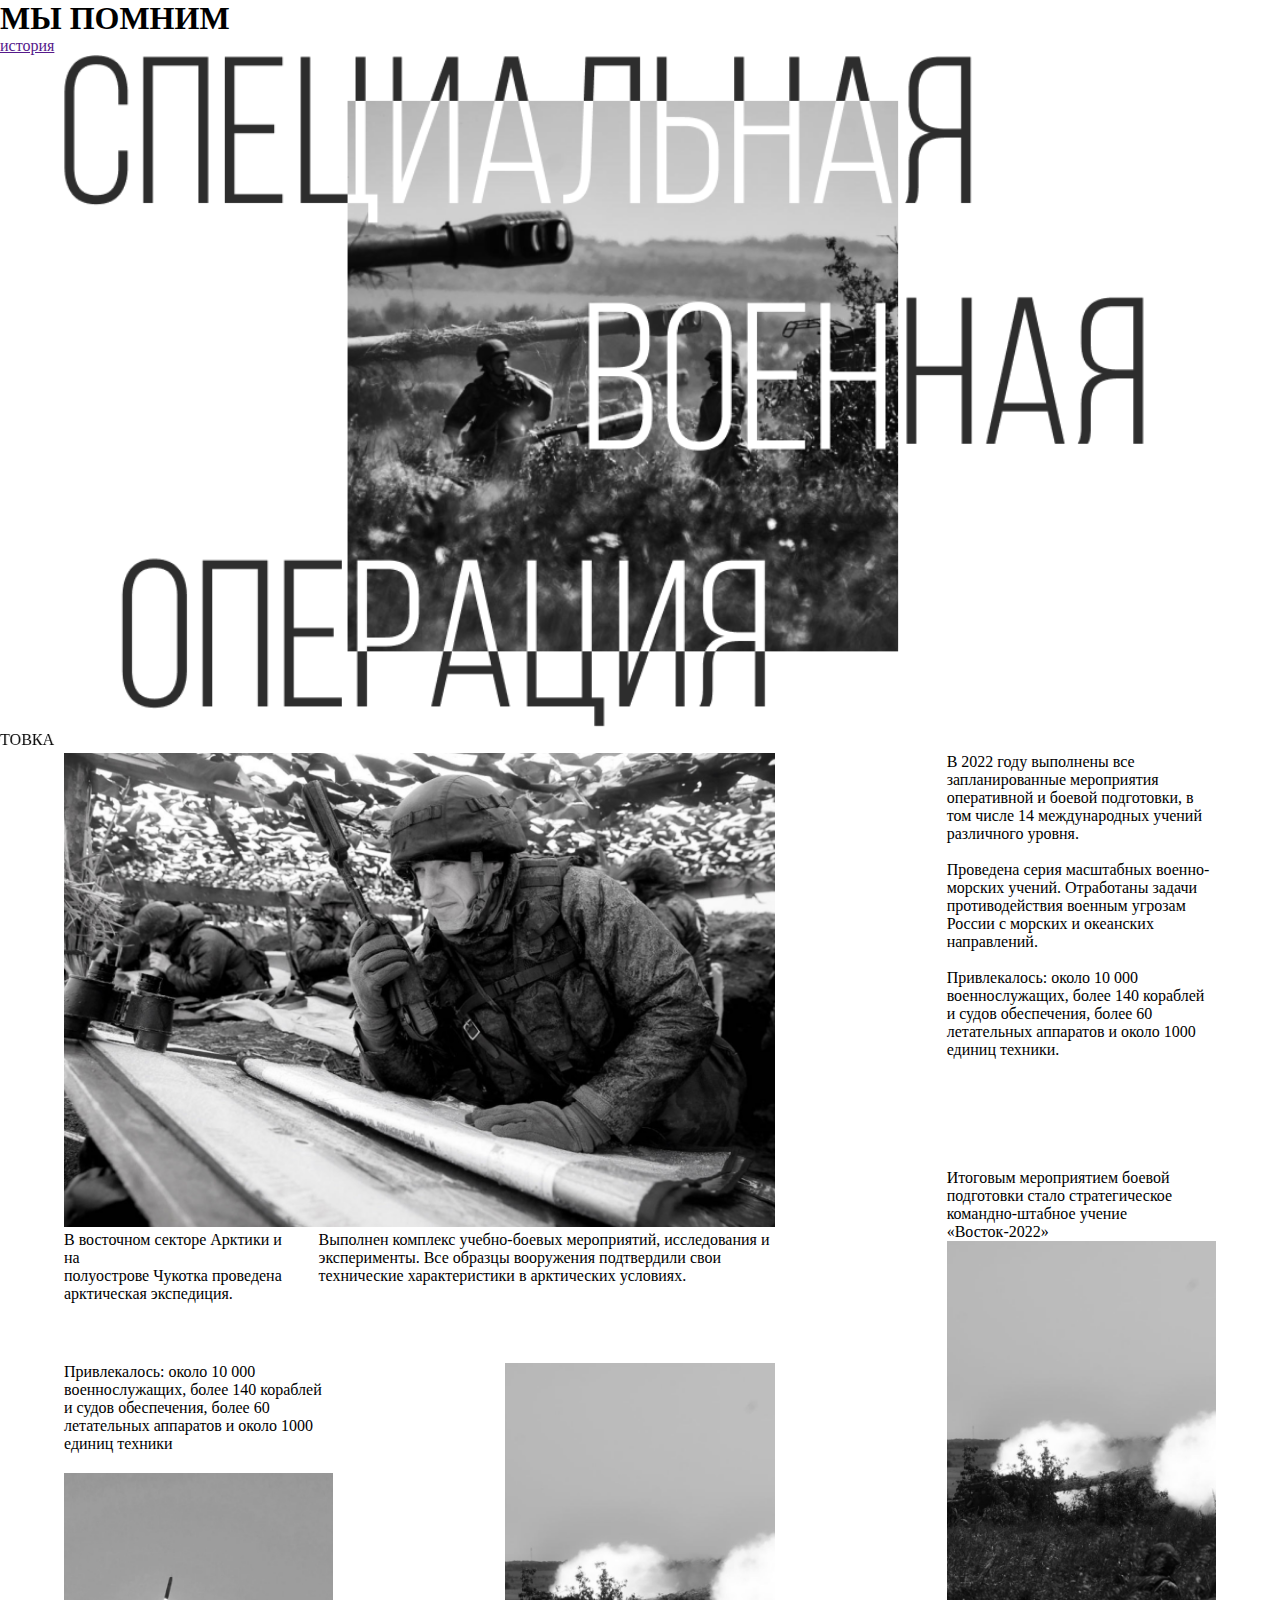
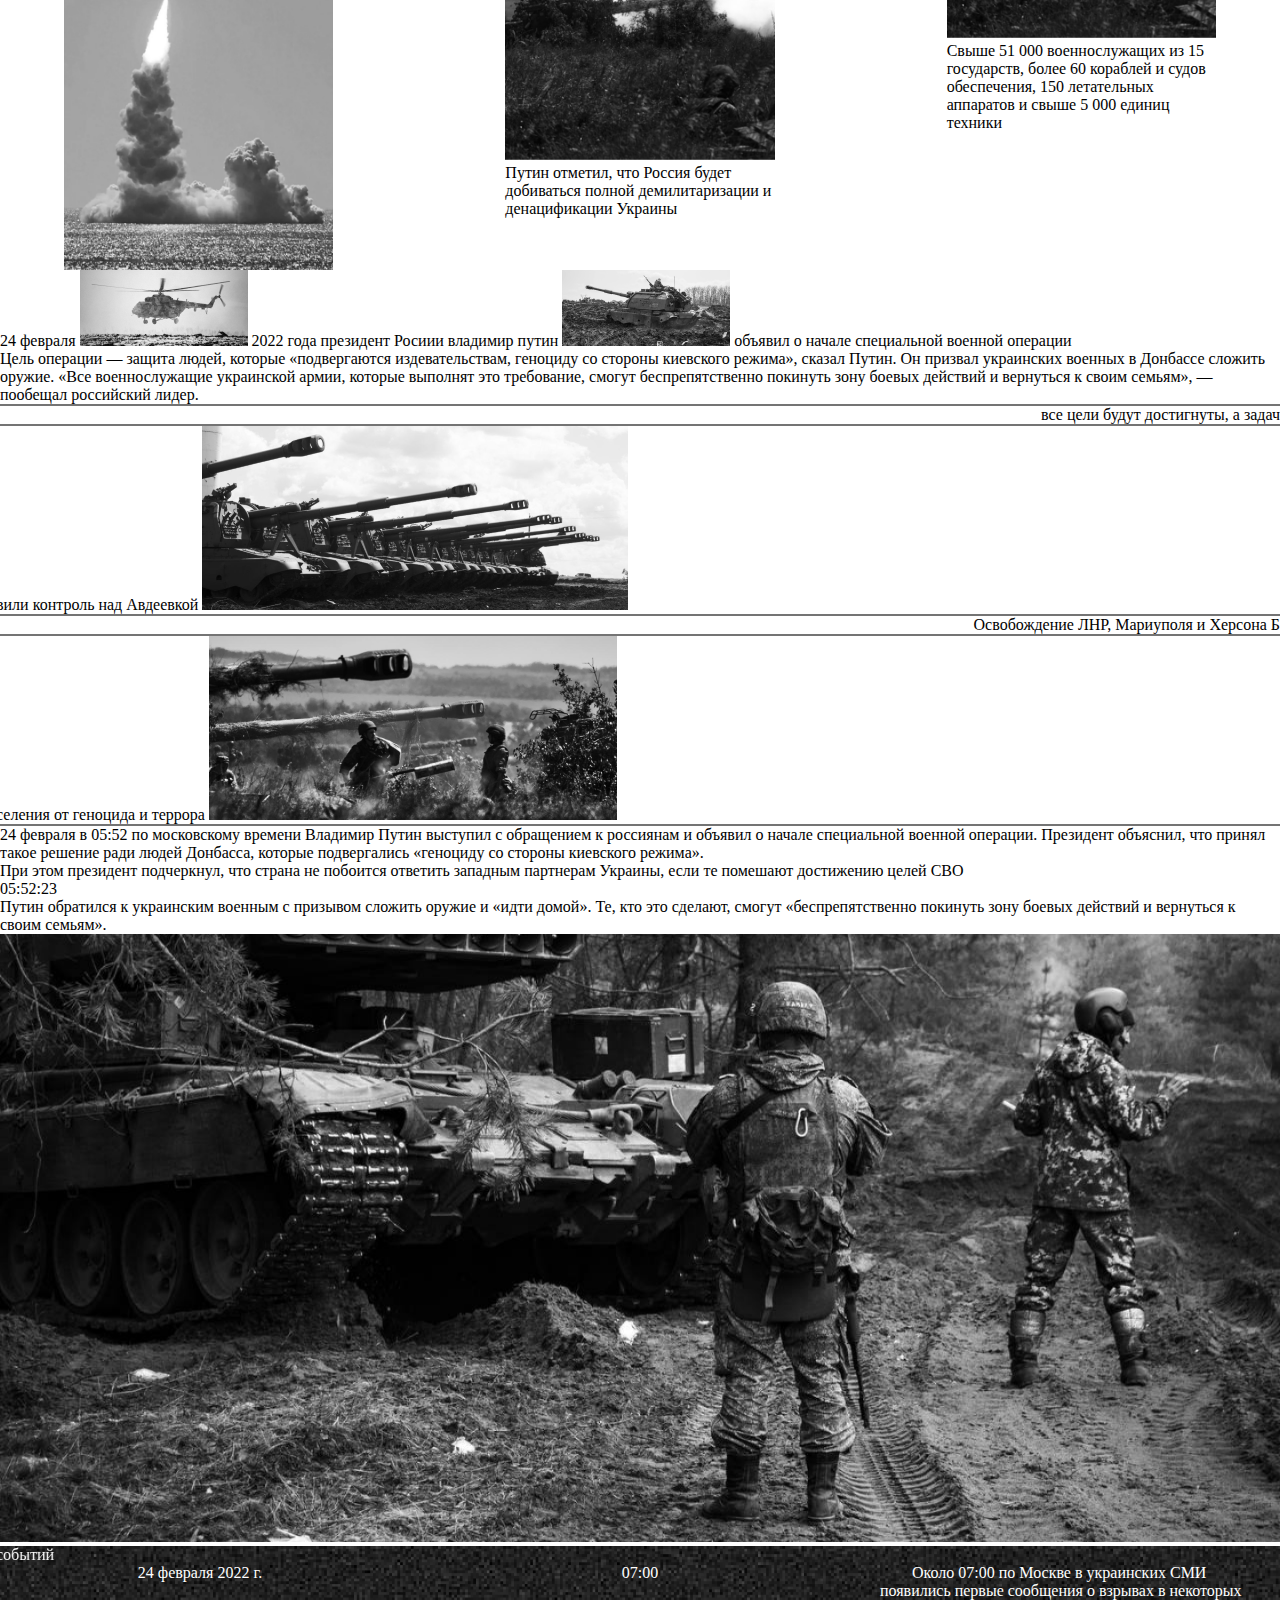
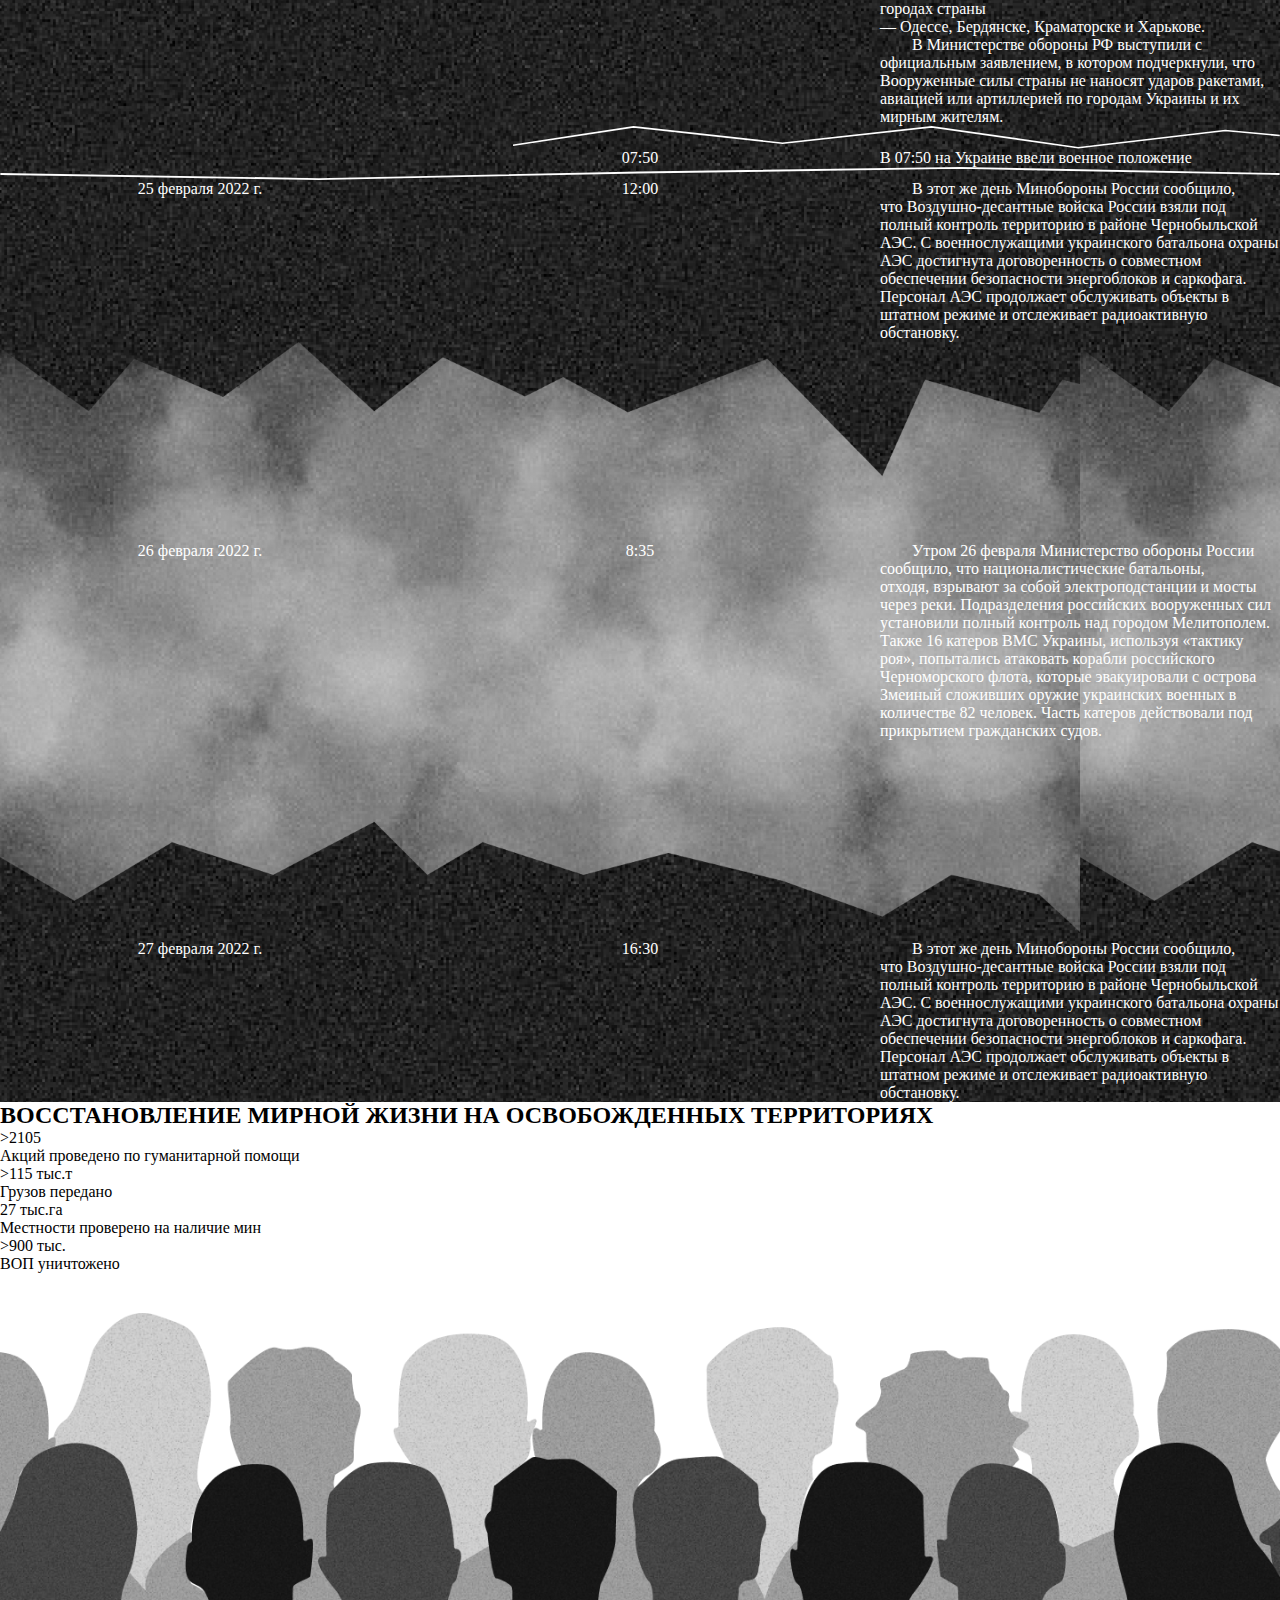
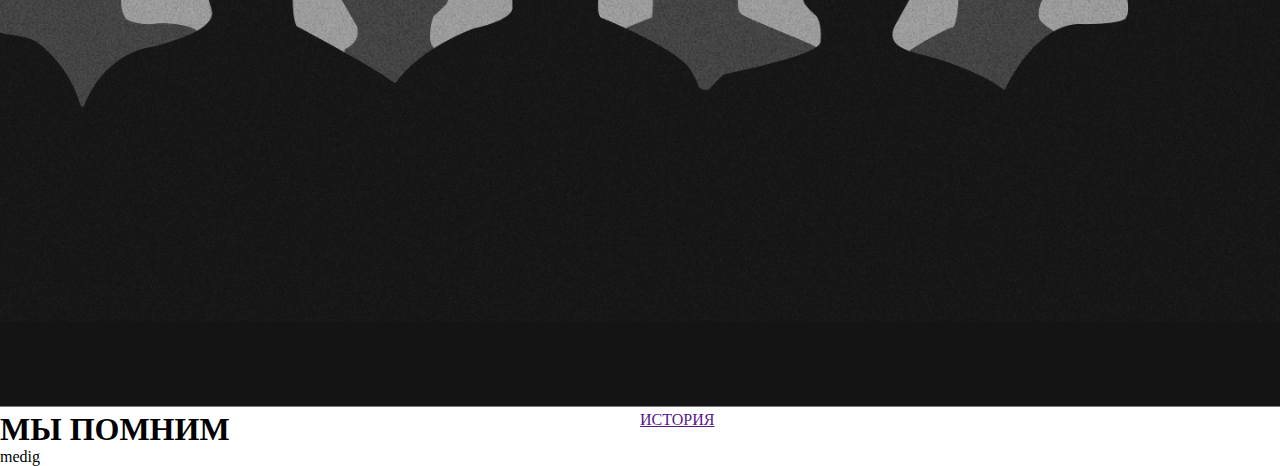
==== index.html @ 35e52680 "first commit" ====
<!DOCTYPE html>
<html lang="ru">

<head>
    <meta charset="UTF-8">
    <meta name="viewport" content="width=device-width, initial-scale=1.0">
    <title>История</title>
    <link rel="preconnect" href="https://fonts.googleapis.com">
    <link rel="preconnect" href="https://fonts.gstatic.com" crossorigin>
    <link href="https://fonts.googleapis.com/css2?family=Bebas+Neue&display=swap" rel="stylesheet">
    <style>
        * {
            margin: 0;
            padding: 0;
            box-sizing: border-box;
        }

        img {
            width: 100%;
        }

        .grid {
            width: 100%;
            display: grid;
            grid-template-columns: 1fr 172px 1fr 172px 1fr;
            grid-template-areas:
                "one one one . four"
                "one one one . five"
                "two . three . five";
        }

        .container {
            width: 90%;
            max-width: 1444px;
            margin-inline: auto;
        }
    </style>
</head>

<body>
    <header>
        <h1>МЫ ПОМНИМ</h1>
        <a href="">история</a>
    </header>
    <main>
        <img src="/special.png" alt="">
        <marquee direction="right">БОЕВАЯ ПОДГОТОВКА БОЕВАЯ ПОДГОТОВКА БОЕВАЯ ПОДГОТОВКА БОЕВАЯ ПОДГОТОВКА БОЕВАЯ
            ПОДГОТОВКА БОЕВАЯ ПОДГОТОВКА БОЕВАЯ ПОДГОТОВКА БОЕВАЯ ПОДГОТОВКА БОЕВАЯ ПОДГОТОВКА БОЕВАЯ ПОДГОТОВКА БОЕВАЯ
            ПОДГОТОВКА БОЕВАЯ ПОДГОТОВКА БОЕВАЯ ПОДГОТОВКА БОЕВАЯ ПОДГОТОВКА БОЕВАЯ ПОДГОТОВКА БОЕВАЯ ПОДГОТОВКА БОЕВАЯ
            ПОДГОТОВКА БОЕВАЯ ПОДГОТОВКА БОЕВАЯ ПОДГОТОВКА БОЕВАЯ ПОДГОТОВКА БОЕВАЯ ПОДГОТОВКА БОЕВАЯ ПОДГОТОВКА БОЕВАЯ
            ПОДГОТОВКА БОЕВАЯ ПОДГОТОВКА БОЕВАЯ ПОДГОТОВКА БОЕВАЯ ПОДГОТОВКА БОЕВАЯ ПОДГОТОВКА БОЕВАЯ ПОДГОТОВКА БОЕВАЯ
            ПОДГОТОВКА БОЕВАЯ ПОДГОТОВКА БОЕВАЯ ПОДГОТОВКА БОЕВАЯ ПОДГОТОВКА БОЕВАЯ ПОДГОТОВКА БОЕВАЯ ПОДГОТОВКА БОЕВАЯ
            ПОДГОТОВКА БОЕВАЯ ПОДГОТОВКА БОЕВАЯ ПОДГОТОВКА БОЕВАЯ ПОДГОТОВКА БОЕВАЯ ПОДГОТОВКА БОЕВАЯ ПОДГОТОВКА БОЕВАЯ
            ПОДГОТОВКА БОЕВАЯ ПОДГОТОВКА БОЕВАЯ ПОДГОТОВКА БОЕВАЯ ПОДГОТОВКА БОЕВАЯ ПОДГОТОВКА БОЕВАЯ ПОДГОТОВКА БОЕВАЯ
            ПОДГОТОВКА БОЕВАЯ ПОДГОТОВКА БОЕВАЯ ПОДГОТОВКА БОЕВАЯ ПОДГОТОВКА БОЕВАЯ ПОДГОТОВКА БОЕВАЯ ПОДГОТОВКА БОЕВАЯ
            ПОДГОТОВКА БОЕВАЯ ПОДГОТОВКА БОЕВАЯ ПОДГОТОВКА БОЕВАЯ ПОДГОТОВКА БОЕВАЯ ПОДГОТОВКА БОЕВАЯ ПОДГОТОВКА БОЕВАЯ
            ПОДГОТОВКА БОЕВАЯ ПОДГОТОВКА БОЕВАЯ ПОДГОТОВКА БОЕВАЯ ПОДГОТОВКА БОЕВАЯ ПОДГОТОВКА БОЕВАЯ ПОДГОТОВКА БОЕВАЯ
            ПОДГОТОВКА БОЕВАЯ ПОДГОТОВКА БОЕВАЯ ПОДГОТОВКА БОЕВАЯ ПОДГОТОВКА БОЕВАЯ ПОДГОТОВКА БОЕВАЯ ПОДГОТОВКА БОЕВАЯ
            ПОДГОТОВКА БОЕВАЯ ПОДГОТОВКА БОЕВАЯ ПОДГОТОВКА БОЕВАЯ ПОДГОТОВКА БОЕВАЯ ПОДГОТОВКА БОЕВАЯ ПОДГОТОВКА БОЕВАЯ
            ПОДГОТОВКА БОЕВАЯ ПОДГОТОВКА БОЕВАЯ ПОДГОТОВКА БОЕВАЯ ПОДГОТОВКА БОЕВАЯ ПОДГОТОВКА БОЕВАЯ ПОДГОТОВКА БОЕВАЯ
            ПОДГОТОВКА БОЕВАЯ ПОДГОТОВКА БОЕВАЯ ПОДГОТОВКА БОЕВАЯ ПОДГОТОВКА БОЕВАЯ ПОДГОТОВКА БОЕВАЯ ПОДГОТОВКА БОЕВАЯ
            ПОДГОТОВКА БОЕВАЯ ПОДГОТОВКА БОЕВАЯ ПОДГОТОВКА БОЕВАЯ ПОДГОТОВКА БОЕВАЯ ПОДГОТОВКА БОЕВАЯ ПОДГОТОВКА БОЕВАЯ
            ПОДГОТОВКА БОЕВАЯ ПОДГОТОВКА БОЕВАЯ ПОДГОТОВКА БОЕВАЯ ПОДГОТОВКА БОЕВАЯ ПОДГОТОВКА БОЕВАЯ ПОДГОТОВКА БОЕВАЯ
            ПОДГОТОВКА БОЕВАЯ ПОДГОТОВКА БОЕВАЯ ПОДГОТОВКА БОЕВАЯ ПОДГОТОВКА БОЕВАЯ ПОДГОТОВКА БОЕВАЯ ПОДГОТОВКА БОЕВАЯ
            ПОДГОТОВКА БОЕВАЯ ПОДГОТОВКА БОЕВАЯ ПОДГОТОВКА БОЕВАЯ ПОДГОТОВКА БОЕВАЯ ПОДГОТОВКА БОЕВАЯ ПОДГОТОВКА БОЕВАЯ
            ПОДГОТОВКА БОЕВАЯ ПОДГОТОВКА БОЕВАЯ ПОДГОТОВКА БОЕВАЯ ПОДГОТОВКА БОЕВАЯ ПОДГОТОВКА БОЕВАЯ ПОДГОТОВКА БОЕВАЯ
            ПОДГОТОВКА БОЕВАЯ ПОДГОТОВКА</marquee>
        <div class="grid container">
            <div style="grid-area: one; margin-bottom: 60px;">
                <img src="/image 23.png" alt="">
                <div style="display: flex; gap: 20px;">
                    <p>В восточном секторе Арктики и на полуострове Чукотка проведена арктическая экспедиция.</p>
                    <p>Выполнен комплекс учебно-боевых мероприятий, исследования и эксперименты. Все образцы вооружения
                        подтвердили свои технические характеристики в арктических условиях.</p>
                </div>
            </div>
            <div style="grid-area: two; display: flex; flex-direction: column; gap: 20px;">
                <p>Привлекалось: около 10 000 военнослужащих, более 140 кораблей и судов обеспечения, более 60
                    летательных аппаратов и около 1000 единиц техники</p>
                <img src="/image 26.png" alt="">
            </div>
            <div style="grid-area: three;">
                <img src="/image 42.png" alt="">
                <p>Путин отметил, что Россия будет добиваться полной демилитаризации и денацификации Украины</p>
            </div>
            <p style="grid-area: four; margin-bottom: 110px;">
                В 2022 году выполнены все запланированные мероприятия оперативной и боевой подготовки, в том
                числе 14 международных учений различного уровня.
                <br>
                <br>
                Проведена серия масштабных военно-морских учений. Отработаны задачи противодействия военным угрозам
                России с морских и океанских направлений.
                <br>
                <br>
                Привлекалось: около 10 000 военнослужащих, более 140 кораблей и судов обеспечения, более 60 летательных
                аппаратов и около 1000 единиц техники.
            </p>
            <div style="grid-area: five;">
                <p>Итоговым мероприятием боевой подготовки стало стратегическое командно-штабное учение «Восток-2022»
                </p>
                <img src="/image 42.png" alt="">
                <p>Свыше 51 000 военнослужащих из 15 государств, более 60 кораблей и судов обеспечения, 150 летательных
                    аппаратов и свыше 5 000 единиц техники</p>
            </div>
        </div>
        <p>
            24 февраля <img style="width: fit-content;" src="/image 29.png" alt=""> 2022 года президент Росиии владимир
            путин <img style="width: fit-content;" src="/image 30.png" alt=""> объявил о начале специальной военной
            операции
        </p>
        <p>Цель операции — защита людей, которые «подвергаются издевательствам, геноциду со стороны киевского режима»,
            сказал Путин. Он призвал украинских военных в Донбассе сложить оружие. «Все военнослужащие украинской армии,
            которые выполнят это требование, смогут беспрепятственно покинуть зону боевых действий и вернуться к своим
            семьям», — пообещал российский лидер.</p>
        <hr color="#747474">
        <p style="text-align: end;">все цели будут достигнуты, а задач</p>
        <hr color="#747474">
        <p style="transform: translateX(-4px);">вили контроль над Авдеевкой <img style="width: fit-content;"
                src="/image 32.png" alt=""></p>
        <hr color="#747474">
        <p style="text-align: end;">Освобождение ЛНР, Мариуполя и Херсона Б</p>
        <hr color="#747474">
        <p style="transform: translateX(-4px);">селения от геноцида и террора <img style="width: fit-content;"
                src="/image 33.png" alt=""></p>
        <hr color="#747474">
        <div>
            <p>24 февраля в 05:52 по московскому времени Владимир Путин выступил с обращением к россиянам и объявил о
                начале специальной военной операции. Президент объяснил, что принял такое решение ради людей Донбасса,
                которые подвергались «геноциду со стороны киевского режима».</p>
            <p>При этом президент подчеркнул, что страна не побоится ответить западным партнерам Украины, если те
                помешают достижению целей СВО</p>
        </div>
        <p>05:52:23</p>
        <p>Путин обратился к украинским военным с призывом сложить оружие и «идти домой». Те, кто это сделают, смогут
            «беспрепятственно покинуть зону боевых действий и вернуться к своим семьям».</p>
        <img src="/image 43.png" alt="">
        <div style="display: flex; flex-direction: column; background-image: url('/image\ 46.png'); color: white;">
            <marquee direction="right">хронология событий хронология событий хронология событий хронология событий
                хронология событий хронология событий хронология событий хронология событий хронология событий
                хронология событий хронология событий хронология событий хронология событий хронология событий
                хронология событий хронология событий хронология событий хронология событий хронология событий
                хронология событий хронология событий хронология событий хронология событий хронология событий
                хронология событий хронология событий хронология событий хронология событий хронология событий
                хронология событий хронология событий хронология событий хронология событий хронология событий
                хронология событий хронология событий хронология событий хронология событий хронология событий
                хронология событий хронология событий хронология событий хронология событий хронология событий
                хронология событий хронология событий хронология событий хронология событий хронология событий
                хронология событий хронология событий хронология событий хронология событий хронология событий
                хронология событий хронология событий хронология событий хронология событий хронология событий
                хронология событий хронология событий хронология событий хронология событий хронология событий
                хронология событий хронология событий хронология событий хронология событий хронология событий
                хронология событий хронология событий хронология событий хронология событий хронология событий
                хронология событий хронология событий хронология событий хронология событий хронология событий
                хронология событий хронология событий хронология событий хронология событий хронология событий
                хронология событий хронология событий хронология событий хронология событий хронология событий
                хронология событий хронология событий хронология событий хронология событий хронология событий
                хронология событий хронология событий хронология событий хронология событий хронология событий
                хронология событий хронология событий хронология событий хронология событий хронология событий
                хронология событий хронология событий хронология событий хронология событий хронология событий
                хронология событий хронология событий хронология событий хронология событий хронология событийхронология
                событий хронология событий хронология событий хронология событий хронология событий хронология событий
                хронология событий хронология событий хронология событий хронология событий хронология событий
                хронология событий хронология событий хронология событий хронология событий хронология событий
                хронология событий хронология событий хронология событий хронология событий хронология событий
                хронология событий хронология событий хронология событий хронология событий хронология событий
                хронология событийхронология событий хронология событий хронология событий хронология событий хронология
                событий хронология событий хронология событий хронология событий хронология событий хронология событий
                хронология событий хронология событий хронология событий хронология событий хронология событий
                хронология событий хронология событий хронология событий хронология событий хронология событий
                хронология событий хронология событий хронология событий хронология событий хронология событий
                хронология событий хронология событий хронология событий хронология событий хронология событий
                хронология событий хронология событий хронология событий хронология событий хронология событий
                хронология событий хронология событий хронология событий хронология событий</marquee>
            <div style="display: grid; grid-template-columns: 1fr 1fr 1fr; gap: 40px;">
                <p style="text-align: center;">24 февраля 2022 г.</p>
                <p style="text-align: center;">07:00</p>
                <p>
                    &emsp;&emsp;Около 07:00 по Москве в украинских СМИ появились первые сообщения о взрывах в некоторых городах
                    страны — Одессе, Бердянске, Краматорске и Харькове.
                    <br>&emsp;&emsp;В Министерстве обороны РФ выступили с официальным заявлением, в котором подчеркнули, что Вооруженные
                    силы страны не наносят ударов ракетами, авиацией или артиллерией по городам Украины и их мирным
                    жителям.
                </p>
            </div>
            <img style="align-self: flex-end; width: 60%;" src="/Vector 8.svg" alt="">
            <div style="display: grid; grid-template-columns: 1fr 1fr 1fr; gap: 40px;">
                <p style="text-align: center;"></p>
                <p style="text-align: center;">07:50</p>
                <p>
                    В 07:50 на Украине ввели военное положение
                </p>
            </div>
            <img src="/Line 12.svg" alt="">
            <div style="display: grid; grid-template-columns: 1fr 1fr 1fr; gap: 40px;">
                <p style="text-align: center;">25 февраля 2022 г.</p>
                <p style="text-align: center;">12:00</p>
                <p>
                    &emsp;&emsp;В этот же день Минобороны России сообщило, что Воздушно-десантные войска России взяли под полный контроль территорию в районе Чернобыльской АЭС. С военнослужащими украинского батальона охраны АЭС достигнута договоренность о совместном обеспечении безопасности энергоблоков и саркофага. Персонал АЭС продолжает обслуживать объекты в штатном режиме и отслеживает радиоактивную обстановку.
                </p>
            </div>
            <div style="padding-block: 200px; background-size: contain; background-image: url('/Group\ 95.png'); display: grid; grid-template-columns: 1fr 1fr 1fr; gap: 40px;">
                <p style="text-align: center;">26 февраля 2022 г.</p>
                <p style="text-align: center;">8:35</p>
                <p>
                    &emsp;&emsp;Утром 26 февраля Министерство обороны России сообщило, что националистические батальоны, отходя, взрывают за собой электроподстанции и мосты через реки. Подразделения российских вооруженных сил установили полный контроль над городом Мелитополем. Также 16 катеров ВМС Украины, используя «тактику роя», попытались атаковать корабли российского Черноморского флота, которые эвакуировали с острова Змеиный сложивших оружие украинских военных в количестве 82 человек. Часть катеров действовали под прикрытием гражданских судов.
                </p>
            </div>
            <div style="display: grid; grid-template-columns: 1fr 1fr 1fr; gap: 40px;">
                <p style="text-align: center;">27 февраля 2022 г.</p>
                <p style="text-align: center;">16:30</p>
                <p>
                    &emsp;&emsp;В этот же день Минобороны России сообщило, что Воздушно-десантные войска России взяли под полный контроль территорию в районе Чернобыльской АЭС. С военнослужащими украинского батальона охраны АЭС достигнута договоренность о совместном обеспечении безопасности энергоблоков и саркофага. Персонал АЭС продолжает обслуживать объекты в штатном режиме и отслеживает радиоактивную обстановку.
                </p>
            </div>
        </div>
        <h2>ВОССТАНОВЛЕНИЕ МИРНОЙ ЖИЗНИ НА ОСВОБОЖДЕННЫХ ТЕРРИТОРИЯХ</h2>
        <div>
            <div>
                <p>>2105</p>
                <p>Акций проведено по гуманитарной помощи</p>
            </div>
            <div>
                <p>>115 тыс.т</p>
                <p>Грузов передано</p>
            </div>
            <div>
                <p>27 тыс.га</p>
                <p>Местности проверено на наличие мин</p>
            </div>
            <div>
                <p>>900 тыс.</p>
                <p>ВОП уничтожено</p>
            </div>
        </div>
        <img src="/Frame 1.png" alt="">
    </main>
    <footer style="display: grid; grid-template-columns:  1fr 1fr">
        <h1>МЫ ПОМНИМ</h1>
        <a href="">ИСТОРИЯ</a>
        <div>medig</div>
    </footer>
</body>

</html>
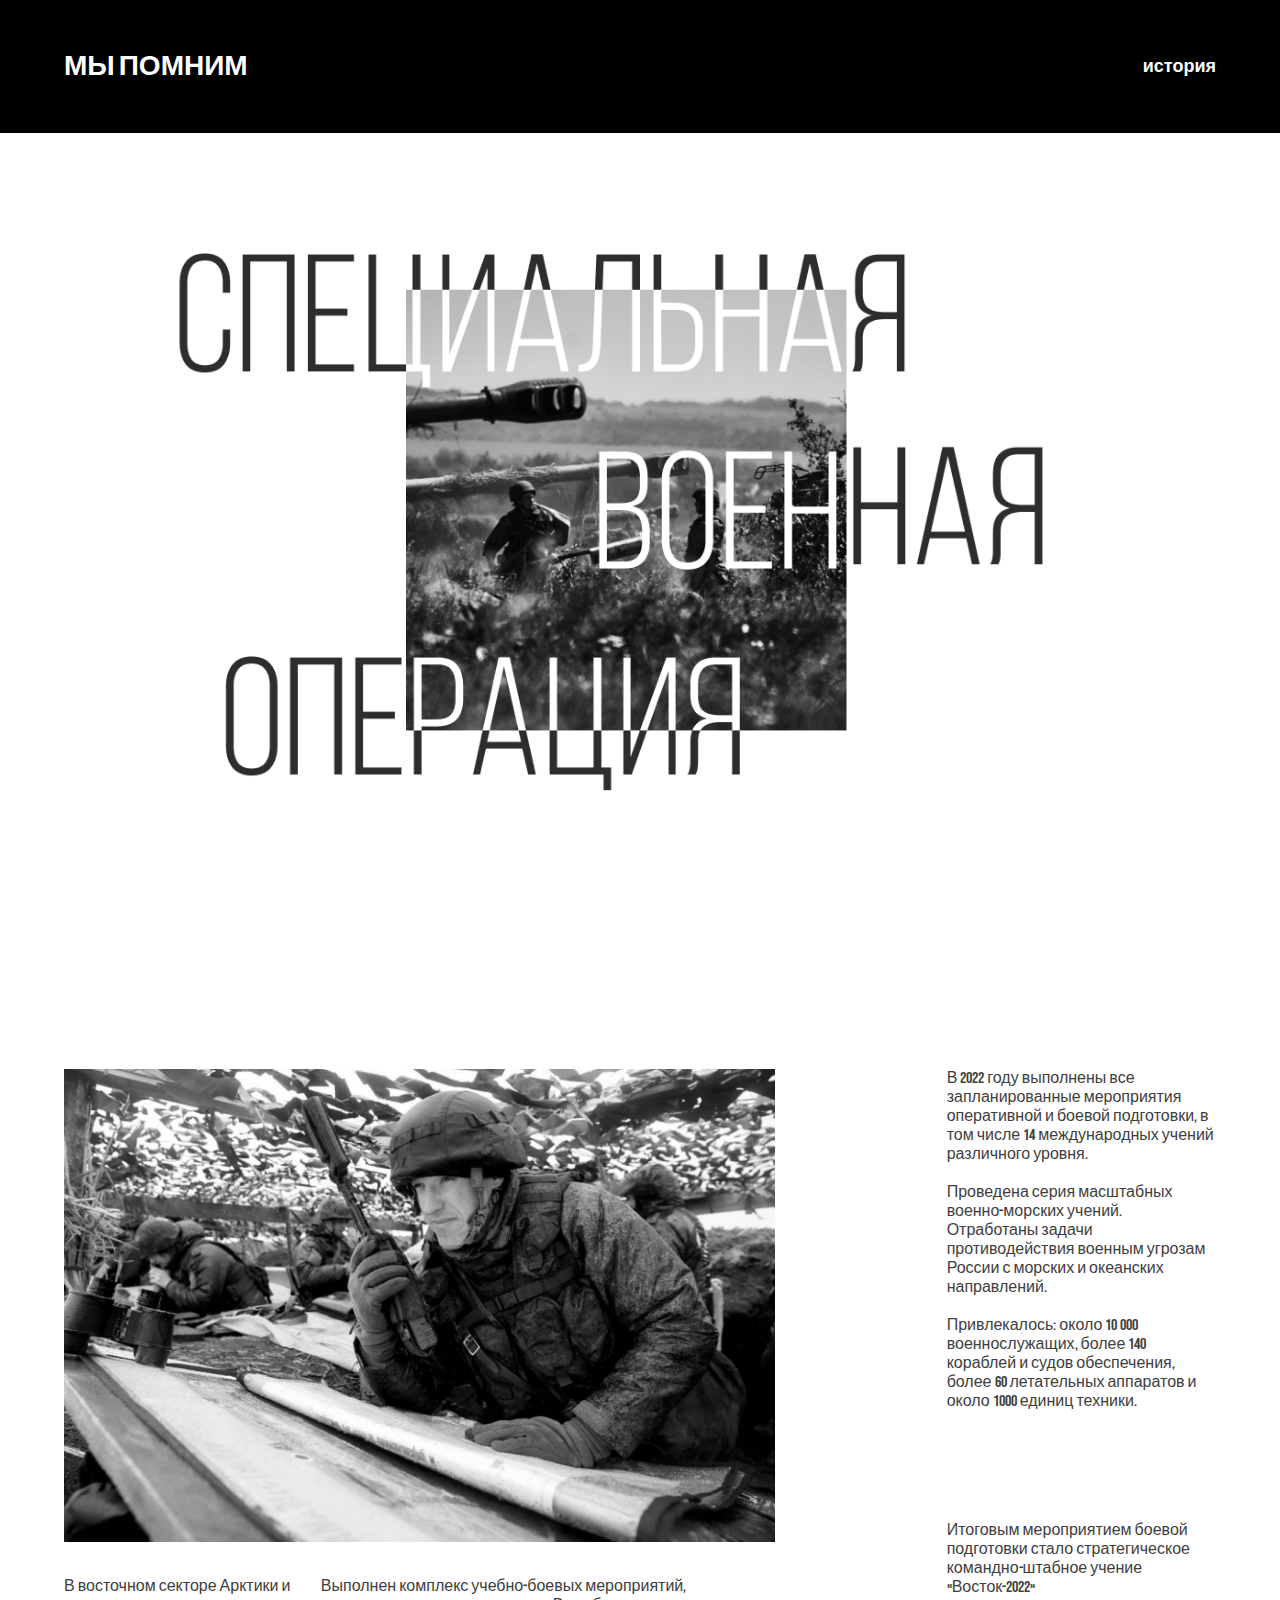
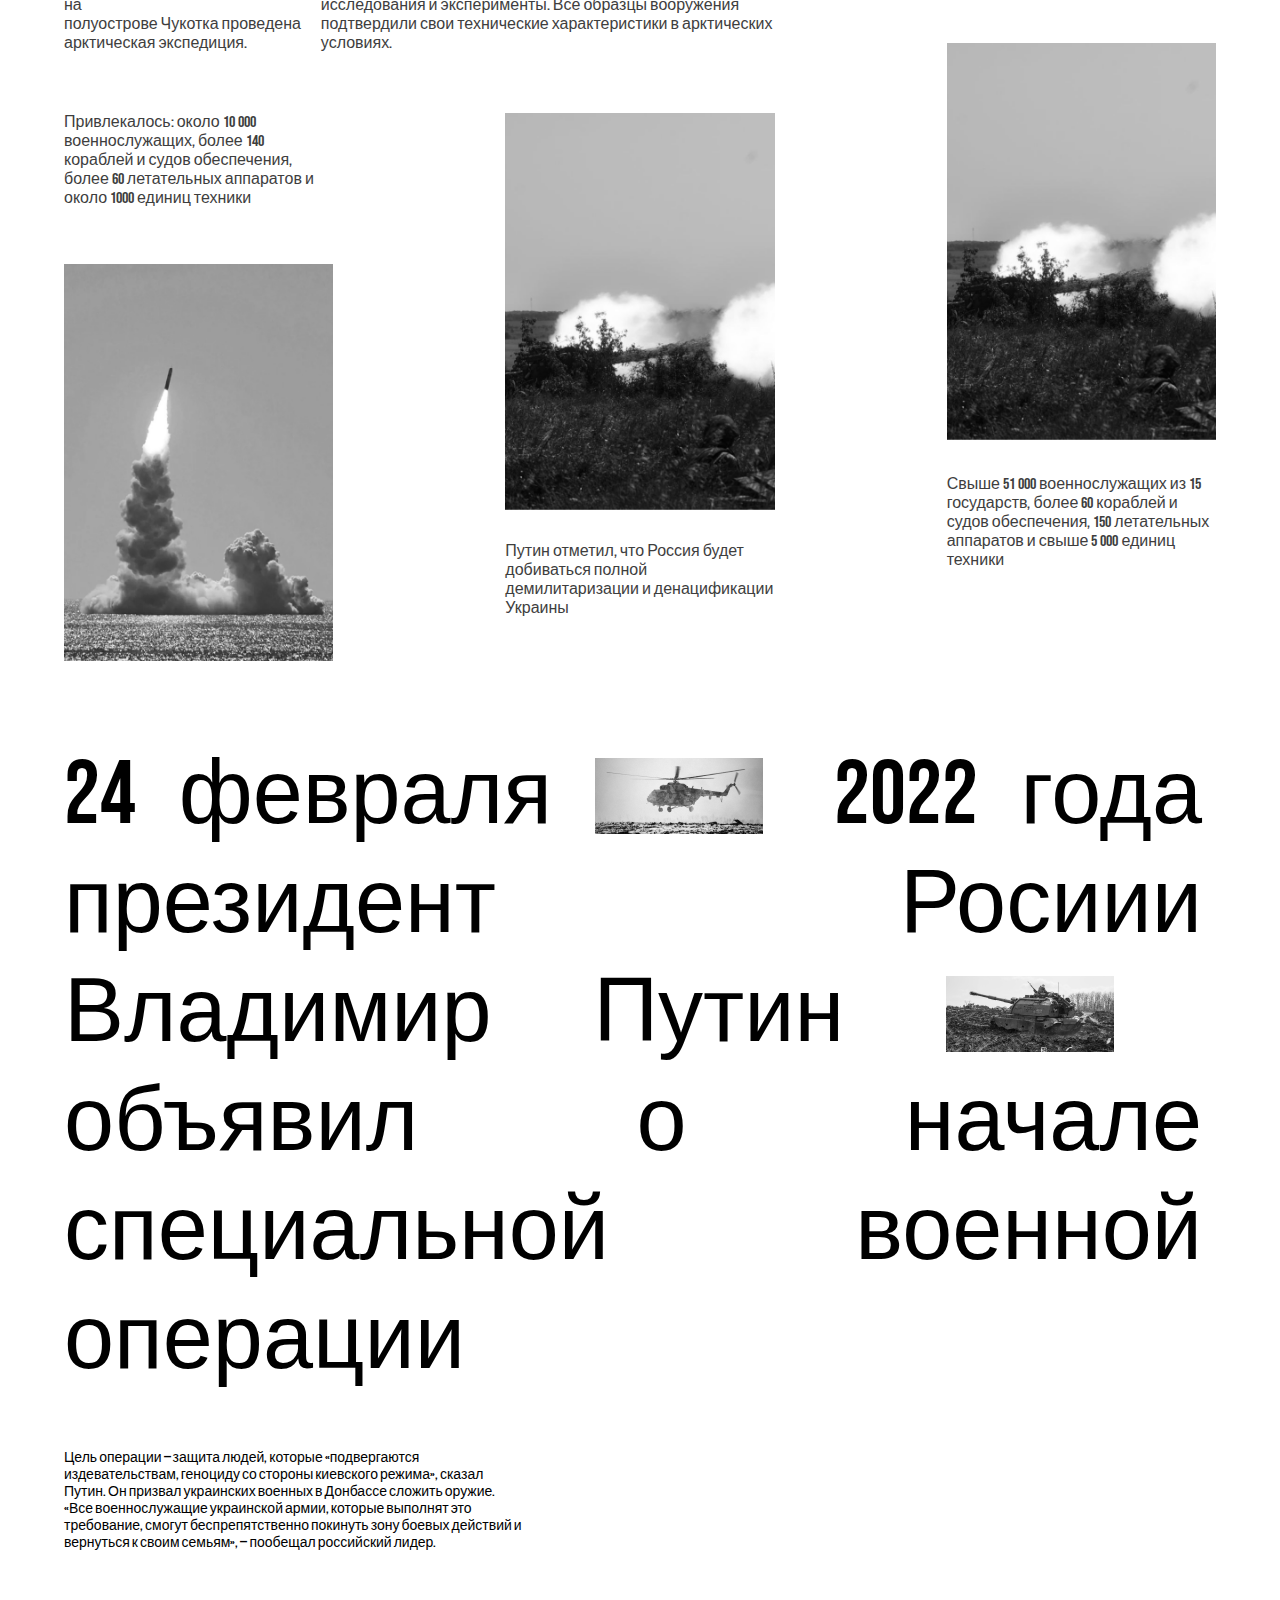
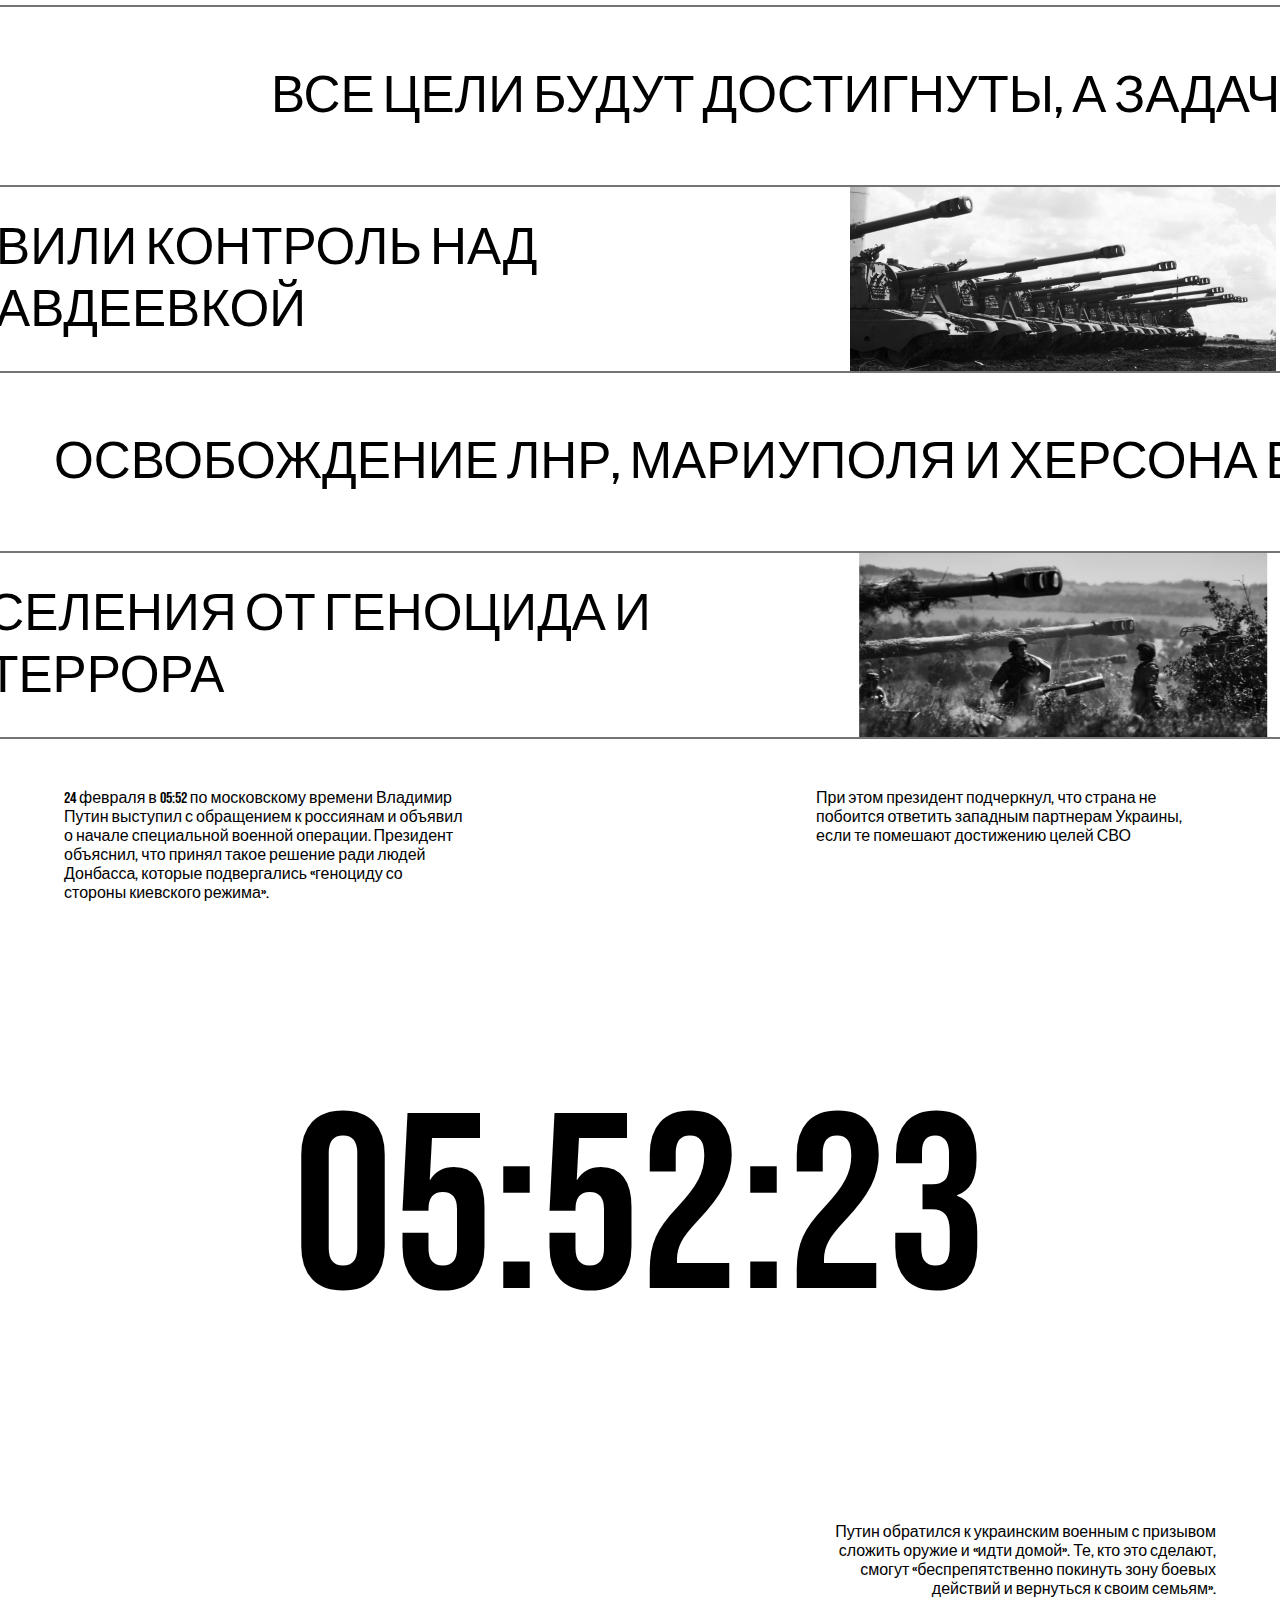
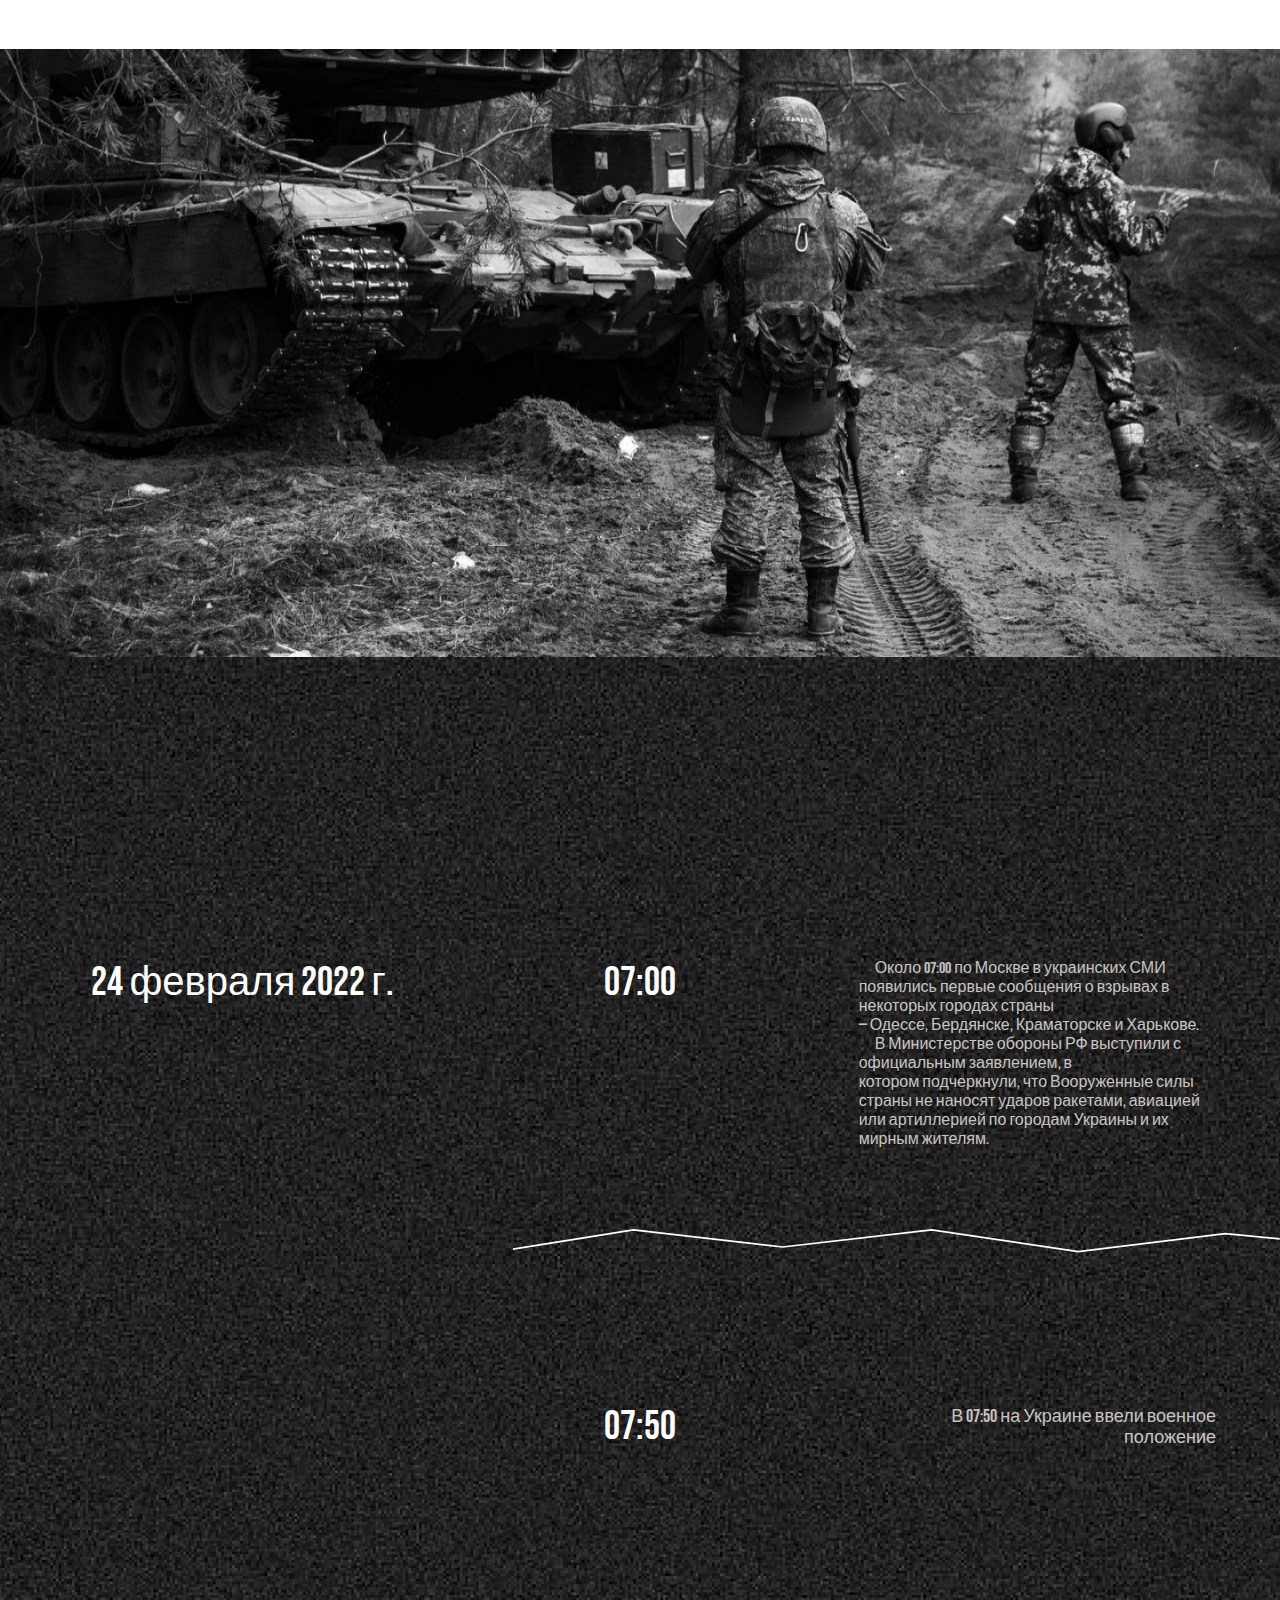
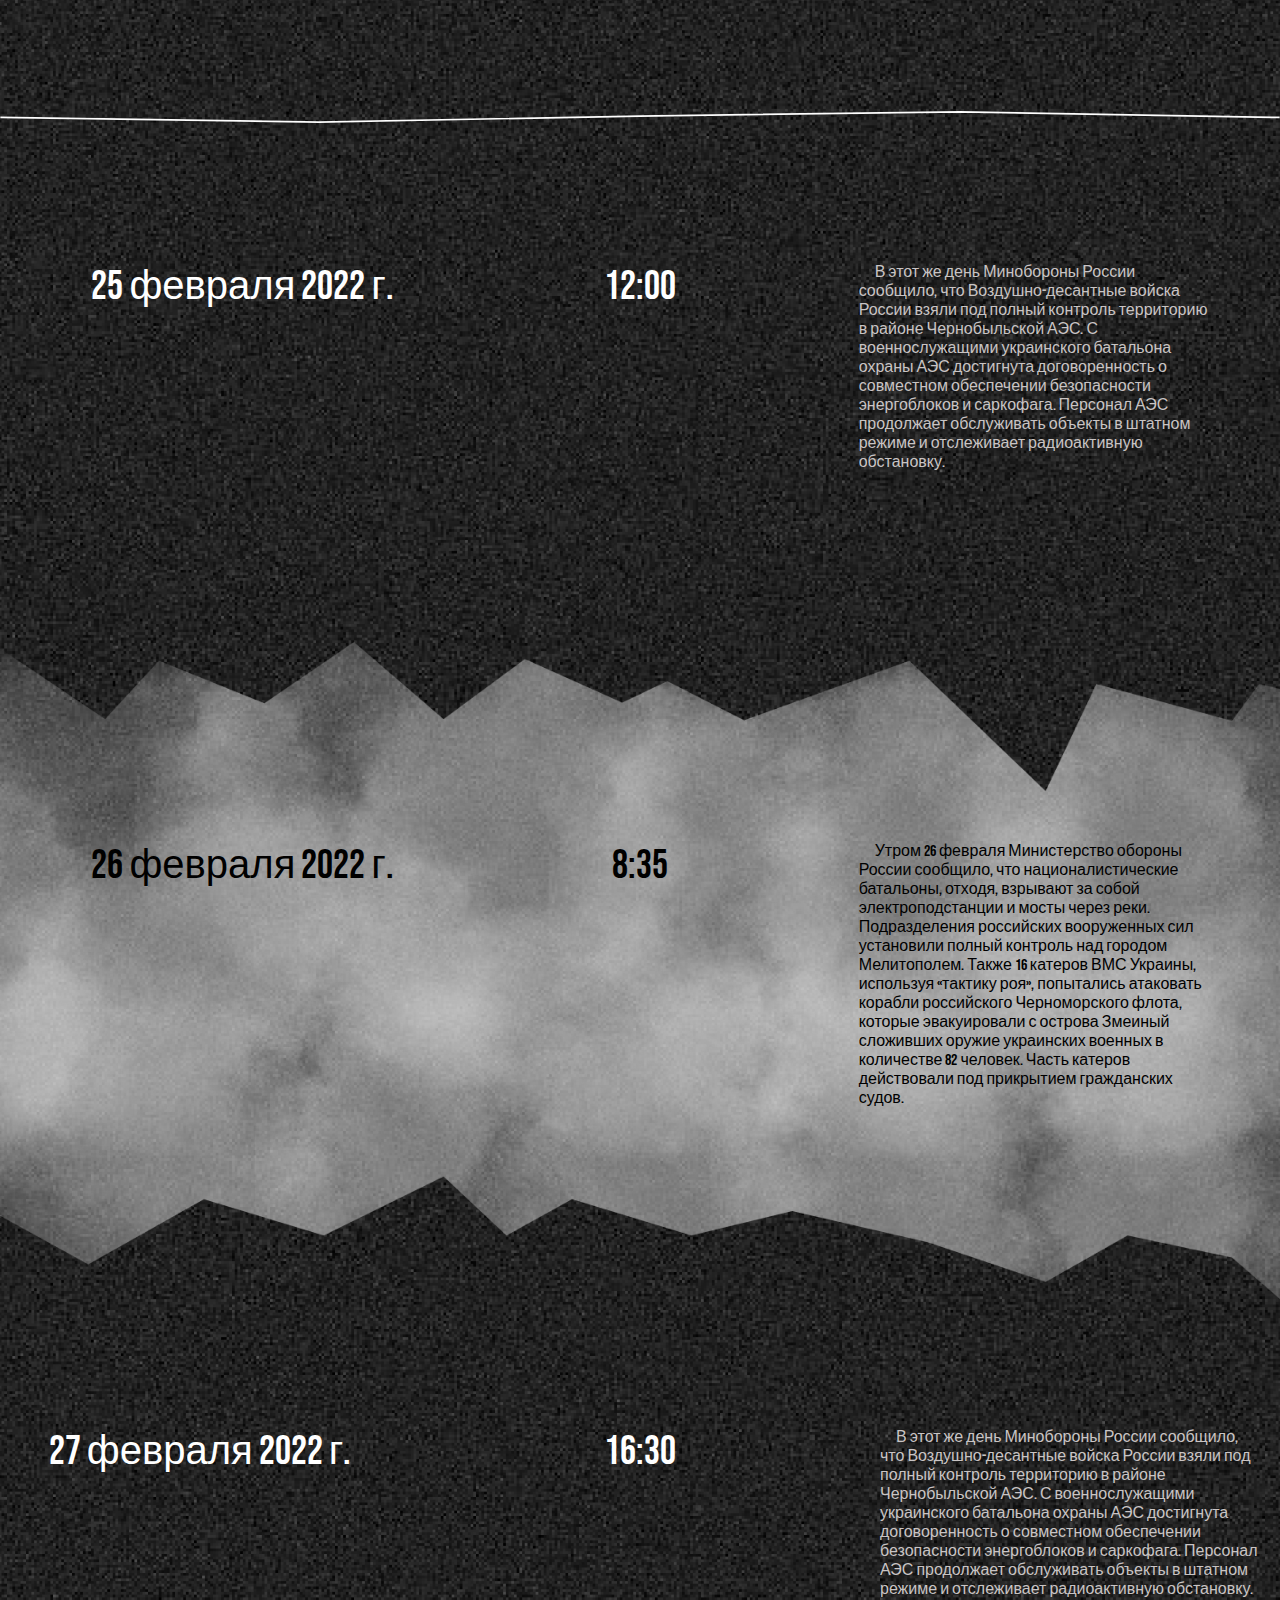
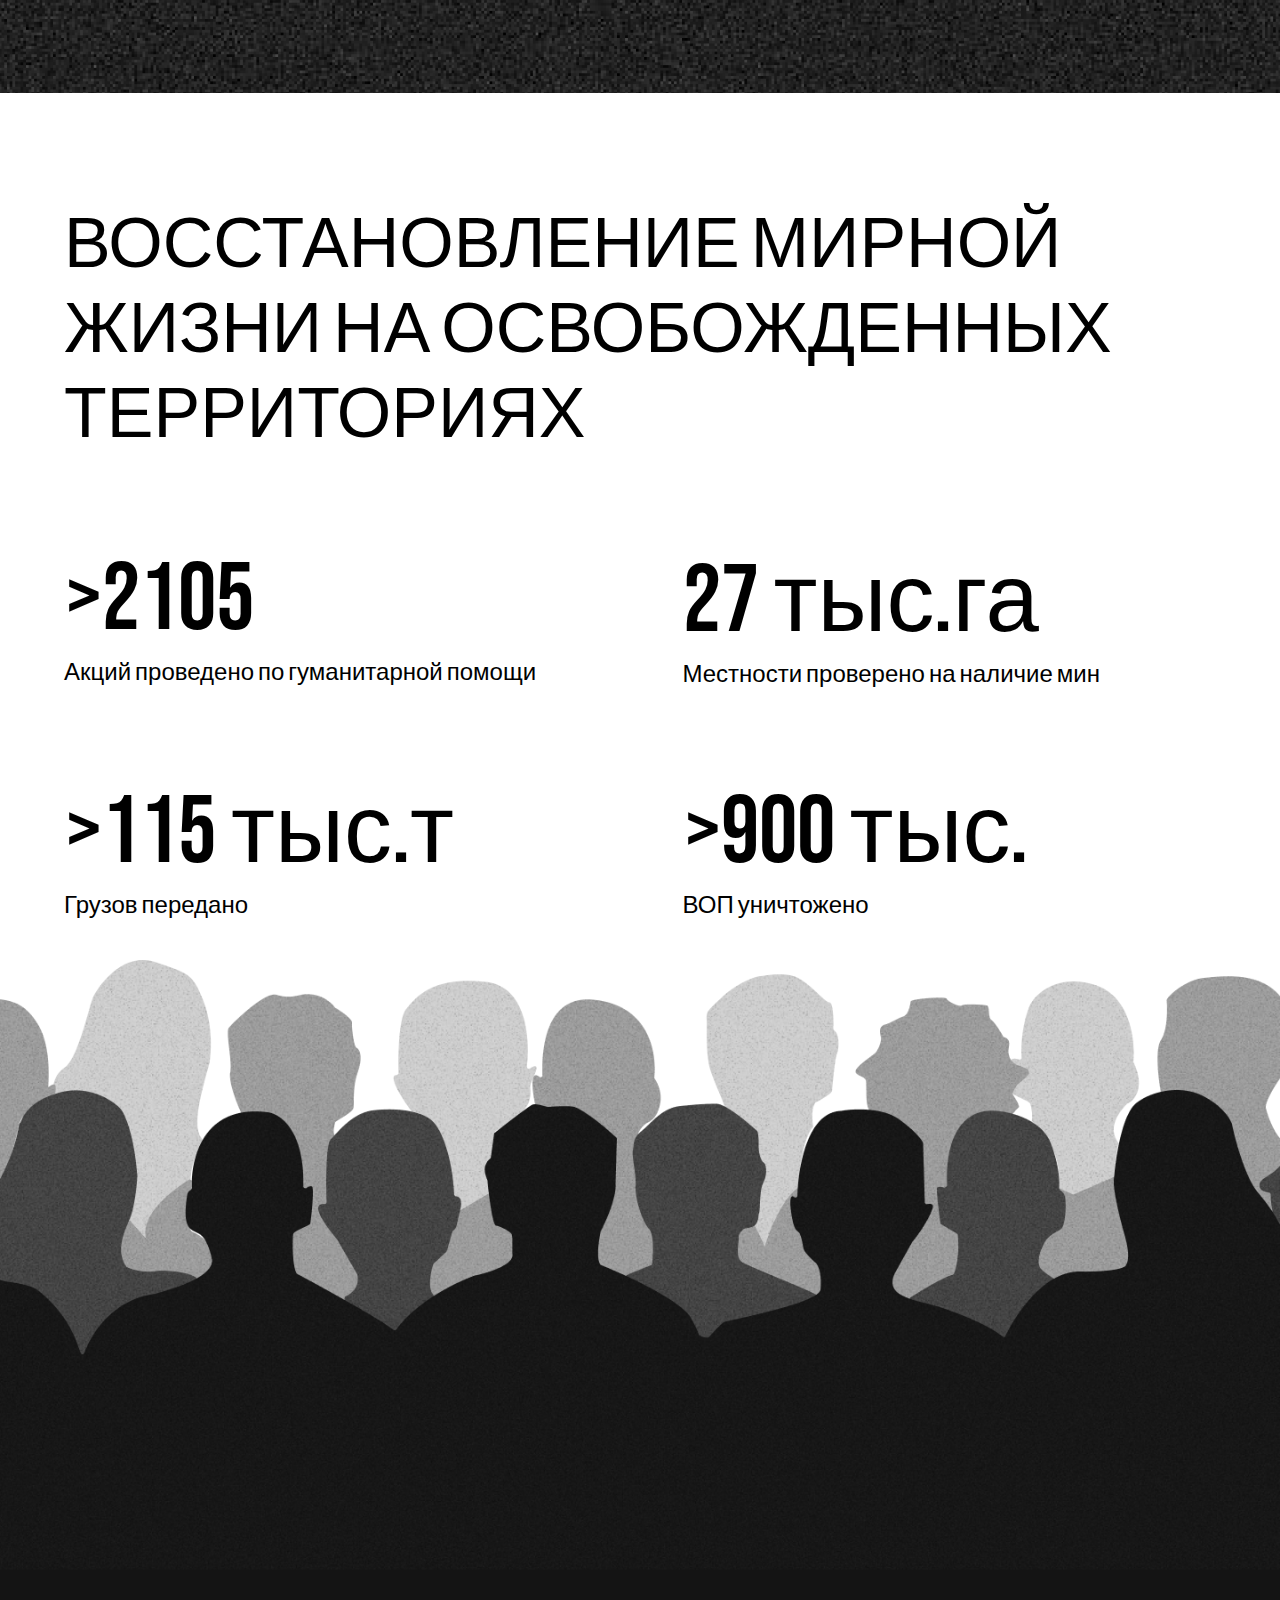
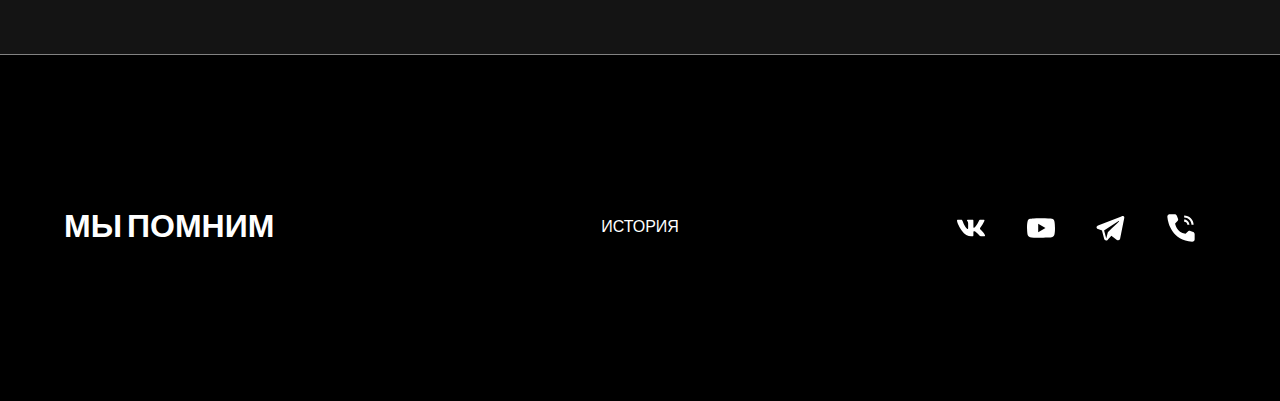
==== commit bfc800a7: "hjnk" ====
--- a/index.html
+++ b/index.html
@@ -13,6 +13,13 @@
             margin: 0;
             padding: 0;
             box-sizing: border-box;
+            font-family: "Bebas Neue", sans-serif;
+        }
+
+        html,
+        body {
+            width: 100%;
+            overflow-x: hidden;
         }
 
         img {
@@ -31,20 +38,24 @@
 
         .container {
             width: 90%;
-            max-width: 1444px;
+            max-width: 1920px;
             margin-inline: auto;
         }
     </style>
 </head>
 
-<body>
-    <header>
-        <h1>МЫ ПОМНИМ</h1>
-        <a href="">история</a>
+<body style="background-image: url('/a9edaf2dd7aed61240d7834b8a33c652.jpg');">
+    <header style="background-color: black; color: white; padding-block: 50px;">
+
+        <div style="display: flex; justify-content: space-between; align-items: center;" class="container">
+            <h1 style="font-size: 28px;">МЫ ПОМНИМ</h1>
+            <a style="font-weight: 700; font-size: 18px; color: white; text-decoration: none;" href="">история</a>
+        </div>
     </header>
-    <main>
-        <img src="/special.png" alt="">
-        <marquee direction="right">БОЕВАЯ ПОДГОТОВКА БОЕВАЯ ПОДГОТОВКА БОЕВАЯ ПОДГОТОВКА БОЕВАЯ ПОДГОТОВКА БОЕВАЯ
+    <main style="display: flex; flex-direction: column;">
+        <img style="width: 80%; margin-block: 120px;" class="container" src="/special.png" alt="">
+        <marquee style="color: #747474; font-size: 72px; margin-bottom: 70px;" direction="right">БОЕВАЯ ПОДГОТОВКА
+            БОЕВАЯ ПОДГОТОВКА БОЕВАЯ ПОДГОТОВКА БОЕВАЯ ПОДГОТОВКА БОЕВАЯ
             ПОДГОТОВКА БОЕВАЯ ПОДГОТОВКА БОЕВАЯ ПОДГОТОВКА БОЕВАЯ ПОДГОТОВКА БОЕВАЯ ПОДГОТОВКА БОЕВАЯ ПОДГОТОВКА БОЕВАЯ
             ПОДГОТОВКА БОЕВАЯ ПОДГОТОВКА БОЕВАЯ ПОДГОТОВКА БОЕВАЯ ПОДГОТОВКА БОЕВАЯ ПОДГОТОВКА БОЕВАЯ ПОДГОТОВКА БОЕВАЯ
             ПОДГОТОВКА БОЕВАЯ ПОДГОТОВКА БОЕВАЯ ПОДГОТОВКА БОЕВАЯ ПОДГОТОВКА БОЕВАЯ ПОДГОТОВКА БОЕВАЯ ПОДГОТОВКА БОЕВАЯ
@@ -65,9 +76,9 @@
             ПОДГОТОВКА БОЕВАЯ ПОДГОТОВКА БОЕВАЯ ПОДГОТОВКА БОЕВАЯ ПОДГОТОВКА БОЕВАЯ ПОДГОТОВКА БОЕВАЯ ПОДГОТОВКА БОЕВАЯ
             ПОДГОТОВКА БОЕВАЯ ПОДГОТОВКА БОЕВАЯ ПОДГОТОВКА БОЕВАЯ ПОДГОТОВКА БОЕВАЯ ПОДГОТОВКА БОЕВАЯ ПОДГОТОВКА БОЕВАЯ
             ПОДГОТОВКА БОЕВАЯ ПОДГОТОВКА</marquee>
-        <div class="grid container">
+        <div class="grid container" style="color: #3E3E3E; margin-bottom: 80px;">
             <div style="grid-area: one; margin-bottom: 60px;">
-                <img src="/image 23.png" alt="">
+                <img style="margin-bottom: 30px;" src="/image 23.png" alt="">
                 <div style="display: flex; gap: 20px;">
                     <p>В восточном секторе Арктики и на полуострове Чукотка проведена арктическая экспедиция.</p>
                     <p>Выполнен комплекс учебно-боевых мероприятий, исследования и эксперименты. Все образцы вооружения
@@ -75,12 +86,13 @@
                 </div>
             </div>
             <div style="grid-area: two; display: flex; flex-direction: column; gap: 20px;">
-                <p>Привлекалось: около 10 000 военнослужащих, более 140 кораблей и судов обеспечения, более 60
+                <p style="margin-bottom: 36px;">Привлекалось: около 10 000 военнослужащих, более 140 кораблей и судов
+                    обеспечения, более 60
                     летательных аппаратов и около 1000 единиц техники</p>
                 <img src="/image 26.png" alt="">
             </div>
             <div style="grid-area: three;">
-                <img src="/image 42.png" alt="">
+                <img style="margin-bottom: 27px;" src="/image 42.png" alt="">
                 <p>Путин отметил, что Россия будет добиваться полной демилитаризации и денацификации Украины</p>
             </div>
             <p style="grid-area: four; margin-bottom: 110px;">
@@ -98,44 +110,66 @@
             <div style="grid-area: five;">
                 <p>Итоговым мероприятием боевой подготовки стало стратегическое командно-штабное учение «Восток-2022»
                 </p>
-                <img src="/image 42.png" alt="">
+                <img style="margin-top: 46px; margin-bottom: 30px;" src="/image 42.png" alt="">
                 <p>Свыше 51 000 военнослужащих из 15 государств, более 60 кораблей и судов обеспечения, 150 летательных
                     аппаратов и свыше 5 000 единиц техники</p>
             </div>
         </div>
-        <p>
-            24 февраля <img style="width: fit-content;" src="/image 29.png" alt=""> 2022 года президент Росиии владимир
-            путин <img style="width: fit-content;" src="/image 30.png" alt=""> объявил о начале специальной военной
-            операции
+        <p style="font-size: 90px; display: flex; align-items: center; flex-wrap: wrap; justify-content: space-between;"
+            class="container">
+            <span>24&nbsp;</span> <span>февраля&nbsp;</span> <img style="width: fit-content;" src="/image 29.png"
+                alt=""> &nbsp; <span>2022&nbsp;</span> <span>года&nbsp;</span> <span>президент&nbsp;</span>
+            <span>Росиии&nbsp;</span> <span>Владимир&nbsp;</span>
+            <span>Путин&nbsp;</span> <img style="width: fit-content;" src="/image 30.png" alt="">&nbsp;
+            <span>объявил&nbsp;</span> <span>о&nbsp;</span> <span>начале&nbsp;</span> <span>специальной&nbsp;</span>
+            <span>военной&nbsp;</span>
+            <span>операции&nbsp;</span>
         </p>
-        <p>Цель операции — защита людей, которые «подвергаются издевательствам, геноциду со стороны киевского режима»,
-            сказал Путин. Он призвал украинских военных в Донбассе сложить оружие. «Все военнослужащие украинской армии,
-            которые выполнят это требование, смогут беспрепятственно покинуть зону боевых действий и вернуться к своим
-            семьям», — пообещал российский лидер.</p>
-        <hr color="#747474">
-        <p style="text-align: end;">все цели будут достигнуты, а задач</p>
-        <hr color="#747474">
-        <p style="transform: translateX(-4px);">вили контроль над Авдеевкой <img style="width: fit-content;"
-                src="/image 32.png" alt=""></p>
-        <hr color="#747474">
-        <p style="text-align: end;">Освобождение ЛНР, Мариуполя и Херсона Б</p>
-        <hr color="#747474">
-        <p style="transform: translateX(-4px);">селения от геноцида и террора <img style="width: fit-content;"
-                src="/image 33.png" alt=""></p>
-        <hr color="#747474">
-        <div>
+        <div class="container">
+            <p style="width: 40%; font-size: 14px; margin-block: 54px;">Цель операции — защита людей, которые
+                «подвергаются издевательствам, геноциду со стороны киевского режима»,
+                сказал Путин. Он призвал украинских военных в Донбассе сложить оружие. «Все военнослужащие украинской
+                армии,
+                которые выполнят это требование, смогут беспрепятственно покинуть зону боевых действий и вернуться к
+                своим
+                семьям», — пообещал российский лидер.</p>
+        </div>
+        <hr color="#747474">
+        <p style="text-align: end; font-size: 4vw; text-transform: uppercase; margin-block: 58px;">все цели будут
+            достигнуты, а задач</p>
+        <hr color="#747474">
+        <p
+            style="transform: translateX(-4px); font-size: 4vw; text-transform: uppercase; display: flex; align-items: center; justify-content: space-between;">
+            вили контроль над Авдеевкой
+            <img style="width: fit-content;" src="/image 32.png" alt="">
+        </p>
+        <hr color="#747474">
+        <p
+            style="text-align: end; font-size: 4vw; text-transform: uppercase; margin-block: 58px; overflow: hidden; transform: translateX(1.5vw);">
+            Освобождение ЛНР, Мариуполя и Херсона Б</p>
+        <hr color="#747474">
+        <p
+            style="transform: translateX(-1vw); font-size: 4vw; text-transform: uppercase; display: flex; align-items: center; justify-content: space-between;">
+            селения от геноцида и террора <img style="width: fit-content;" src="/image 33.png" alt=""></p>
+        <hr color="#747474">
+        <div style="display: grid; grid-template-columns: 400px 400px; justify-content: space-between; margin-top: 50px;"
+            class="container">
             <p>24 февраля в 05:52 по московскому времени Владимир Путин выступил с обращением к россиянам и объявил о
                 начале специальной военной операции. Президент объяснил, что принял такое решение ради людей Донбасса,
                 которые подвергались «геноциду со стороны киевского режима».</p>
             <p>При этом президент подчеркнул, что страна не побоится ответить западным партнерам Украины, если те
                 помешают достижению целей СВО</p>
         </div>
-        <p>05:52:23</p>
-        <p>Путин обратился к украинским военным с призывом сложить оружие и «идти домой». Те, кто это сделают, смогут
-            «беспрепятственно покинуть зону боевых действий и вернуться к своим семьям».</p>
-        <img src="/image 43.png" alt="">
+        <p style="margin-block: 160px; text-align: center; font-size: 250px;" class="container">05:52:23</p>
+        <div class="container" style="display: flex; justify-content: flex-end;">
+            <p style="text-align: end; width: 400px;">Путин обратился к украинским военным с призывом сложить оружие и
+                «идти домой». Те, кто это сделают, смогут
+                «беспрепятственно покинуть зону боевых действий и вернуться к своим семьям».</p>
+        </div>
+        <img style="margin-top: 50px;" src="/image 43.png" alt="">
         <div style="display: flex; flex-direction: column; background-image: url('/image\ 46.png'); color: white;">
-            <marquee direction="right">хронология событий хронология событий хронология событий хронология событий
+            <marquee style="color: #8C8C8C; font-size: 96px; text-transform: uppercase; margin-top: 45px;"
+                direction="right">хронология событий хронология событий хронология событий хронология событий
                 хронология событий хронология событий хронология событий хронология событий хронология событий
                 хронология событий хронология событий хронология событий хронология событий хронология событий
                 хронология событий хронология событий хронология событий хронология событий хронология событий
@@ -171,73 +205,104 @@
                 хронология событий хронология событий хронология событий хронология событий хронология событий
                 хронология событий хронология событий хронология событий хронология событий хронология событий
                 хронология событий хронология событий хронология событий хронология событий</marquee>
-            <div style="display: grid; grid-template-columns: 1fr 1fr 1fr; gap: 40px;">
-                <p style="text-align: center;">24 февраля 2022 г.</p>
-                <p style="text-align: center;">07:00</p>
-                <p>
-                    &emsp;&emsp;Около 07:00 по Москве в украинских СМИ появились первые сообщения о взрывах в некоторых городах
+            <div class="container"
+                style="display: grid; grid-template-columns: 1fr 1fr 1fr; gap: 40px; margin-top: 140px;">
+                <p style="text-align: center; font-size: 40px;">24 февраля 2022 г.</p>
+                <p style="text-align: center; font-size: 40px;">07:00</p>
+                <p style="font-size: 16px; color: #C9C4C4;">
+                    &emsp;&emsp;Около 07:00 по Москве в украинских СМИ появились первые сообщения о взрывах в некоторых
+                    городах
                     страны — Одессе, Бердянске, Краматорске и Харькове.
-                    <br>&emsp;&emsp;В Министерстве обороны РФ выступили с официальным заявлением, в котором подчеркнули, что Вооруженные
+                    <br>&emsp;&emsp;В Министерстве обороны РФ выступили с официальным заявлением, в котором подчеркнули,
+                    что Вооруженные
                     силы страны не наносят ударов ракетами, авиацией или артиллерией по городам Украины и их мирным
                     жителям.
                 </p>
             </div>
-            <img style="align-self: flex-end; width: 60%;" src="/Vector 8.svg" alt="">
-            <div style="display: grid; grid-template-columns: 1fr 1fr 1fr; gap: 40px;">
+            <img style="align-self: flex-end; width: 60%; margin-top: 80px; margin-bottom: 150px;" src="/Vector 8.svg"
+                alt="">
+            <div class="container"
+                style="display: grid; grid-template-columns: 1fr 1fr 1fr; gap: 40px; align-items: center;">
                 <p style="text-align: center;"></p>
-                <p style="text-align: center;">07:50</p>
-                <p>
+                <p style="text-align: center; font-size: 40px;">07:50</p>
+                <p style="text-align: end; font-size: 18px; color: #C9C4C4;">
                     В 07:50 на Украине ввели военное положение
                 </p>
             </div>
-            <img src="/Line 12.svg" alt="">
-            <div style="display: grid; grid-template-columns: 1fr 1fr 1fr; gap: 40px;">
-                <p style="text-align: center;">25 февраля 2022 г.</p>
-                <p style="text-align: center;">12:00</p>
-                <p>
-                    &emsp;&emsp;В этот же день Минобороны России сообщило, что Воздушно-десантные войска России взяли под полный контроль территорию в районе Чернобыльской АЭС. С военнослужащими украинского батальона охраны АЭС достигнута договоренность о совместном обеспечении безопасности энергоблоков и саркофага. Персонал АЭС продолжает обслуживать объекты в штатном режиме и отслеживает радиоактивную обстановку.
-                </p>
-            </div>
-            <div style="padding-block: 200px; background-size: contain; background-image: url('/Group\ 95.png'); display: grid; grid-template-columns: 1fr 1fr 1fr; gap: 40px;">
-                <p style="text-align: center;">26 февраля 2022 г.</p>
-                <p style="text-align: center;">8:35</p>
-                <p>
-                    &emsp;&emsp;Утром 26 февраля Министерство обороны России сообщило, что националистические батальоны, отходя, взрывают за собой электроподстанции и мосты через реки. Подразделения российских вооруженных сил установили полный контроль над городом Мелитополем. Также 16 катеров ВМС Украины, используя «тактику роя», попытались атаковать корабли российского Черноморского флота, которые эвакуировали с острова Змеиный сложивших оружие украинских военных в количестве 82 человек. Часть катеров действовали под прикрытием гражданских судов.
-                </p>
-            </div>
-            <div style="display: grid; grid-template-columns: 1fr 1fr 1fr; gap: 40px;">
-                <p style="text-align: center;">27 февраля 2022 г.</p>
-                <p style="text-align: center;">16:30</p>
-                <p>
-                    &emsp;&emsp;В этот же день Минобороны России сообщило, что Воздушно-десантные войска России взяли под полный контроль территорию в районе Чернобыльской АЭС. С военнослужащими украинского батальона охраны АЭС достигнута договоренность о совместном обеспечении безопасности энергоблоков и саркофага. Персонал АЭС продолжает обслуживать объекты в штатном режиме и отслеживает радиоактивную обстановку.
-                </p>
-            </div>
-        </div>
-        <h2>ВОССТАНОВЛЕНИЕ МИРНОЙ ЖИЗНИ НА ОСВОБОЖДЕННЫХ ТЕРРИТОРИЯХ</h2>
-        <div>
+            <img style="margin-block: 260px 140px;" src="/Line 12.svg" alt="">
+            <div class="container" style="display: grid; grid-template-columns: 1fr 1fr 1fr; gap: 40px;">
+                <p style="text-align: center; font-size: 40px;">25 февраля 2022 г.</p>
+                <p style="text-align: center; font-size: 40px;">12:00</p>
+                <p style="font-size: 16px; color: #C9C4C4;">
+                    &emsp;&emsp;В этот же день Минобороны России сообщило, что Воздушно-десантные войска России взяли
+                    под полный контроль территорию в районе Чернобыльской АЭС. С военнослужащими украинского батальона
+                    охраны АЭС достигнута договоренность о совместном обеспечении безопасности энергоблоков и саркофага.
+                    Персонал АЭС продолжает обслуживать объекты в штатном режиме и отслеживает радиоактивную обстановку.
+                </p>
+            </div>
+            <div
+                style="color: black; margin-block: 170px 120px; padding-block: 200px; background-size: 100% 100%;  background-repeat: no-repeat; background-image: url('/Group\ 95.png');">
+                <div style="display: grid; grid-template-columns: 1fr 1fr 1fr; gap: 40px;" class="container">
+                    <p style="text-align: center; font-size: 40px;">26 февраля 2022 г.</p>
+                    <p style="text-align: center; font-size: 40px;">8:35</p>
+                    <p style="font-size: 16px;">
+                        &emsp;&emsp;Утром 26 февраля Министерство обороны России сообщило, что националистические
+                        батальоны,
+                        отходя, взрывают за собой электроподстанции и мосты через реки. Подразделения российских
+                        вооруженных
+                        сил установили полный контроль над городом Мелитополем. Также 16 катеров ВМС Украины, используя
+                        «тактику роя», попытались атаковать корабли российского Черноморского флота, которые
+                        эвакуировали с
+                        острова Змеиный сложивших оружие украинских военных в количестве 82 человек. Часть катеров
+                        действовали под прикрытием гражданских судов.
+                    </p>
+                </div>
+            </div>
+            <div style="display: grid; grid-template-columns: 1fr 1fr 1fr; gap: 40px; margin-bottom: 94px;">
+                <p style="text-align: center; font-size: 40px;">27 февраля 2022 г.</p>
+                <p style="text-align: center; font-size: 40px;">16:30</p>
+                <p style="font-size: 16px; color: #C9C4C4;">
+                    &emsp;&emsp;В этот же день Минобороны России сообщило, что Воздушно-десантные войска России взяли
+                    под полный контроль территорию в районе Чернобыльской АЭС. С военнослужащими украинского батальона
+                    охраны АЭС достигнута договоренность о совместном обеспечении безопасности энергоблоков и саркофага.
+                    Персонал АЭС продолжает обслуживать объекты в штатном режиме и отслеживает радиоактивную обстановку.
+                </p>
+            </div>
+        </div>
+        <h2 style="font-size: 70px; font-weight: 400; margin-top: 110px;" class="container">ВОССТАНОВЛЕНИЕ МИРНОЙ ЖИЗНИ НА ОСВОБОЖДЕННЫХ
+            ТЕРРИТОРИЯХ</h2>
+        <div class="container" style="display: grid; grid-template-columns: 1fr 1fr; gap: 85px; margin-top: 85px;">
             <div>
-                <p>>2105</p>
-                <p>Акций проведено по гуманитарной помощи</p>
+                <p style="font-size: 96px;">>2105</p>
+                <p style="font-size: 24px; font-weight: 300;">Акций проведено по гуманитарной помощи</p>
             </div>
             <div>
-                <p>>115 тыс.т</p>
-                <p>Грузов передано</p>
+                <p style="font-size: 96px;">27 тыс.га</p>
+                <p style="font-size: 24px; font-weight: 300;">Местности проверено на наличие мин</p>
             </div>
             <div>
-                <p>27 тыс.га</p>
-                <p>Местности проверено на наличие мин</p>
+                <p style="font-size: 96px;">>115 тыс.т</p>
+                <p style="font-size: 24px; font-weight: 300;">Грузов передано</p>
             </div>
             <div>
-                <p>>900 тыс.</p>
-                <p>ВОП уничтожено</p>
+                <p style="font-size: 96px;">>900 тыс.</p>
+                <p style="font-size: 24px; font-weight: 300;">ВОП уничтожено</p>
             </div>
         </div>
         <img src="/Frame 1.png" alt="">
     </main>
-    <footer style="display: grid; grid-template-columns:  1fr 1fr">
-        <h1>МЫ ПОМНИМ</h1>
-        <a href="">ИСТОРИЯ</a>
-        <div>medig</div>
+    <footer style="background-color: black;">
+        <div class="container"
+            style="display: grid; grid-template-columns:  1fr 1fr 1fr; align-items: center; color: white; padding-block: 138px;">
+            <h1>МЫ ПОМНИМ</h1>
+            <a style="color: white; text-decoration: none; text-align: center;" href="">ИСТОРИЯ</a>
+            <div style="display: flex; justify-content: flex-end;">
+                <img style="width: 70px; height: 70px;" src="/vk.svg" alt="">
+                <img style="width: 70px; height: 70px;" src="/youtube.svg" alt="">
+                <img style="width: 70px; height: 70px;" src="/telegram.svg" alt="">
+                <img style="width: 70px; height: 70px;" src="/phone.svg" alt="">
+            </div>
+        </div>
     </footer>
 </body>
 
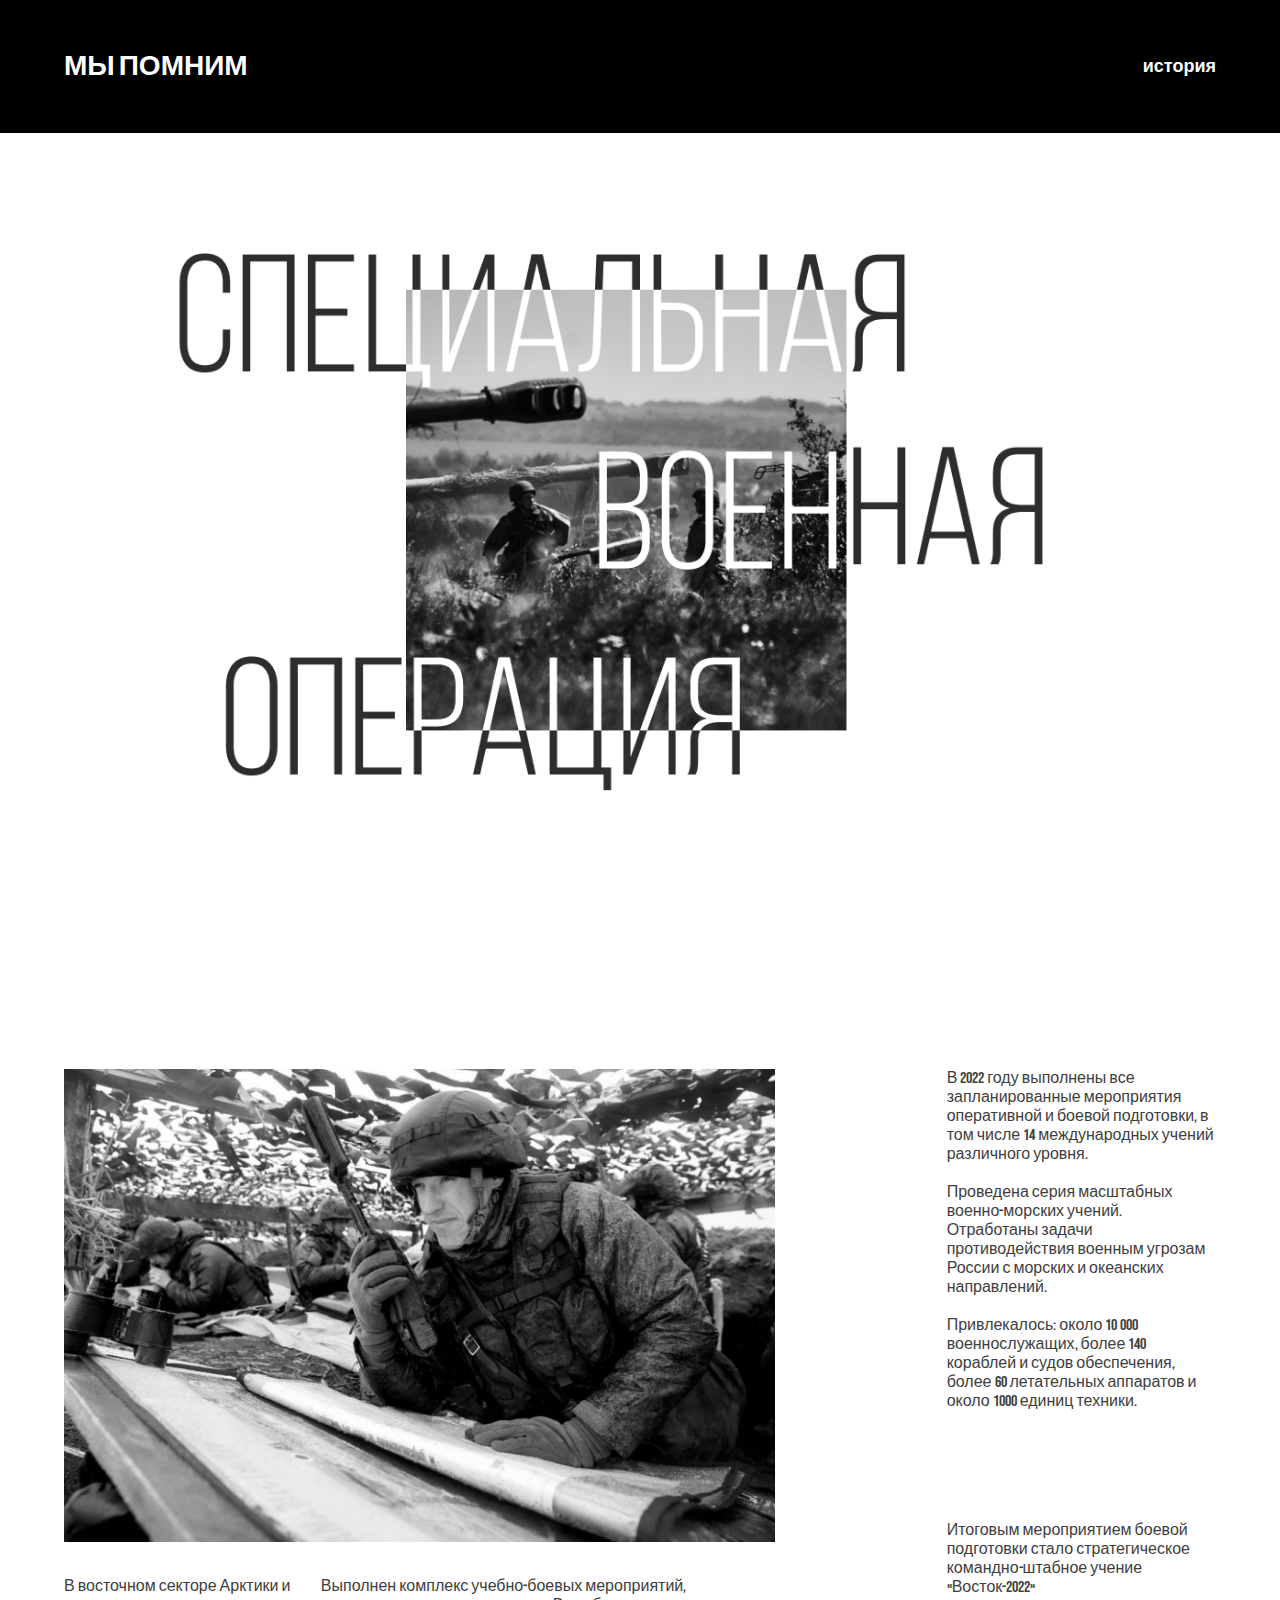
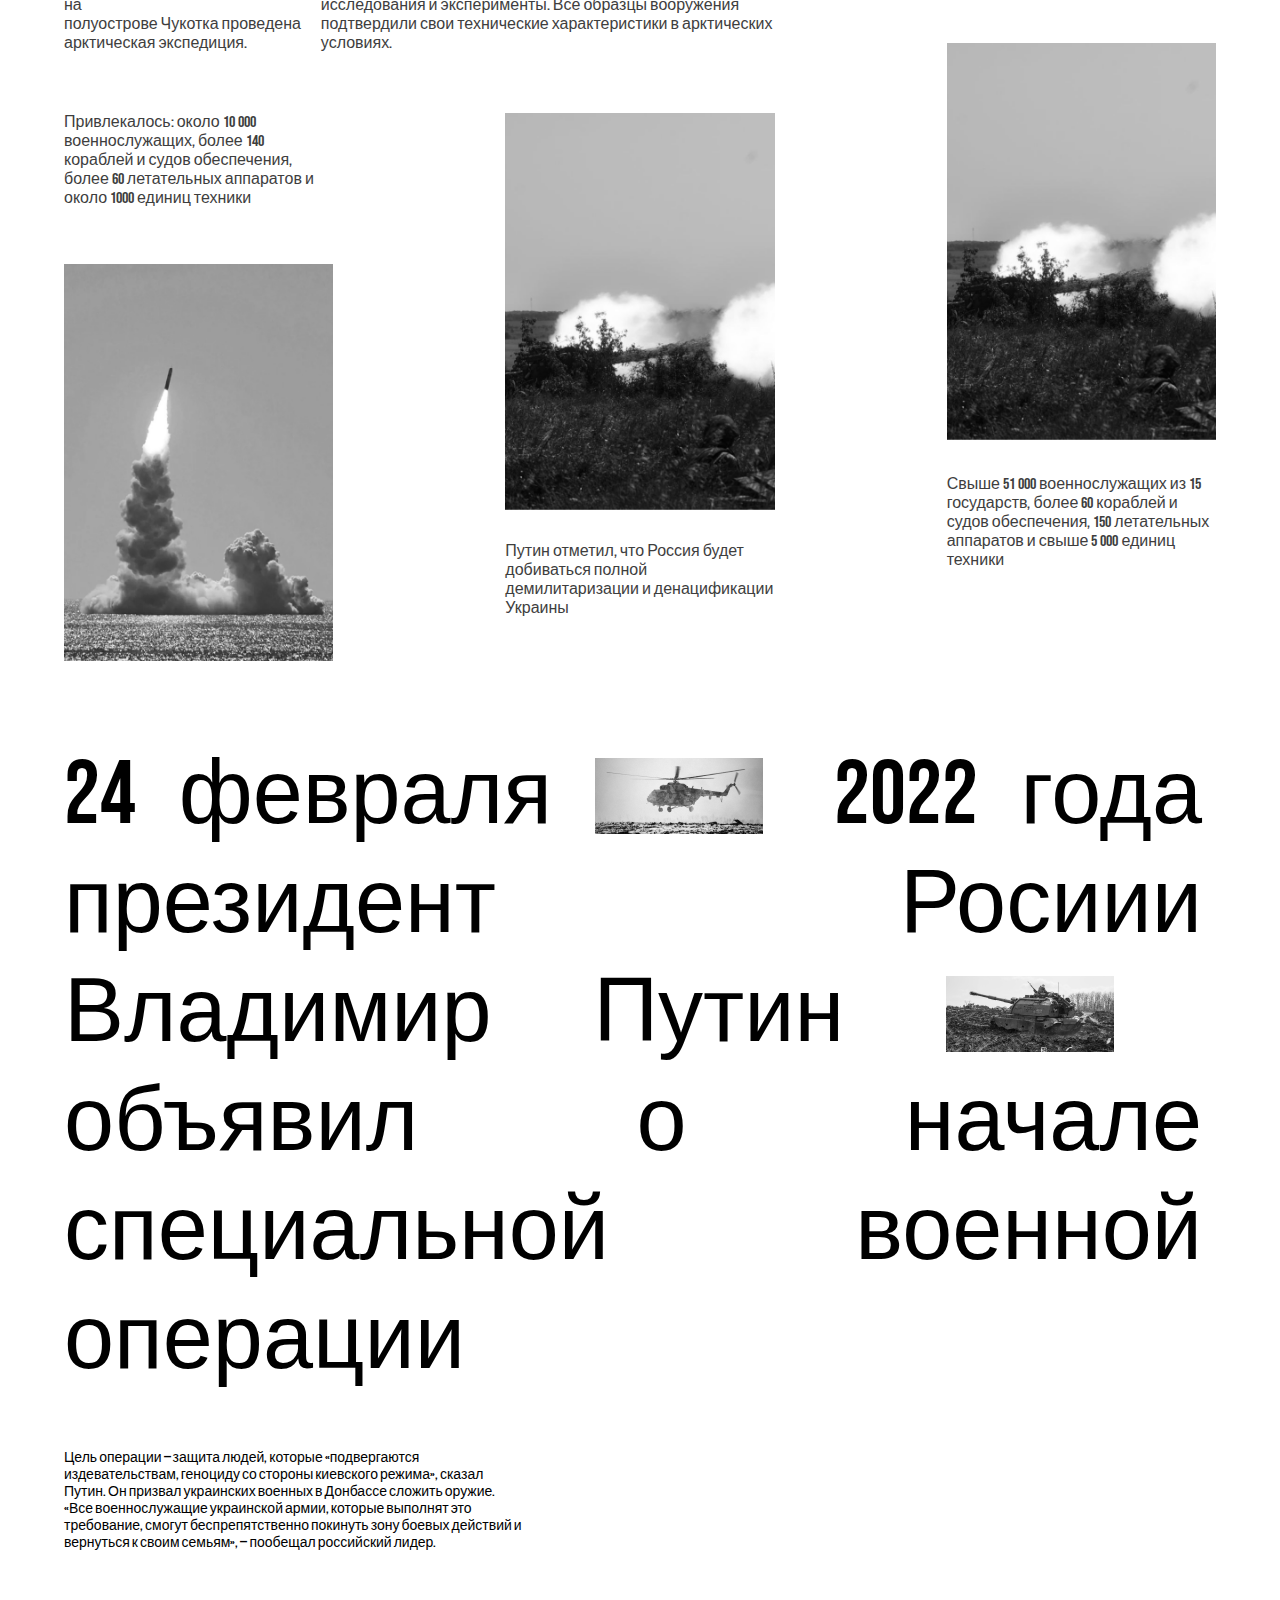
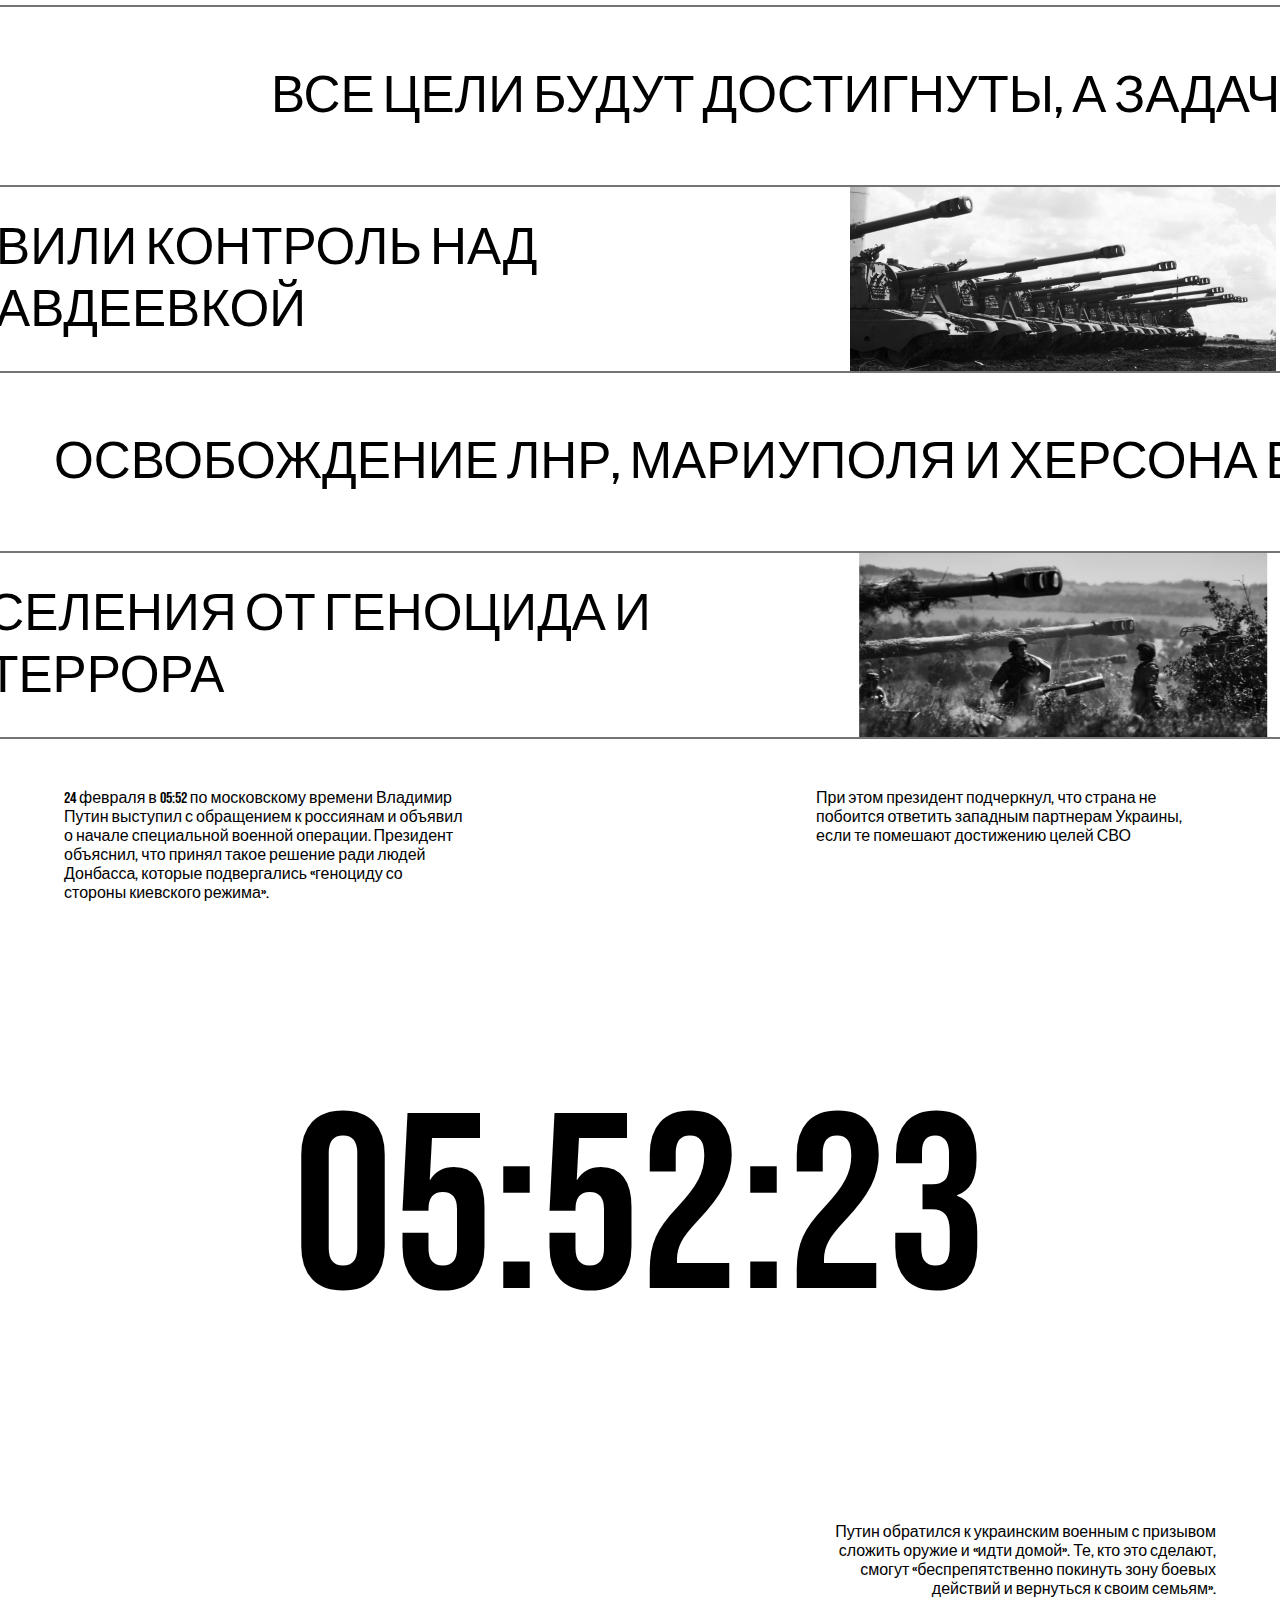
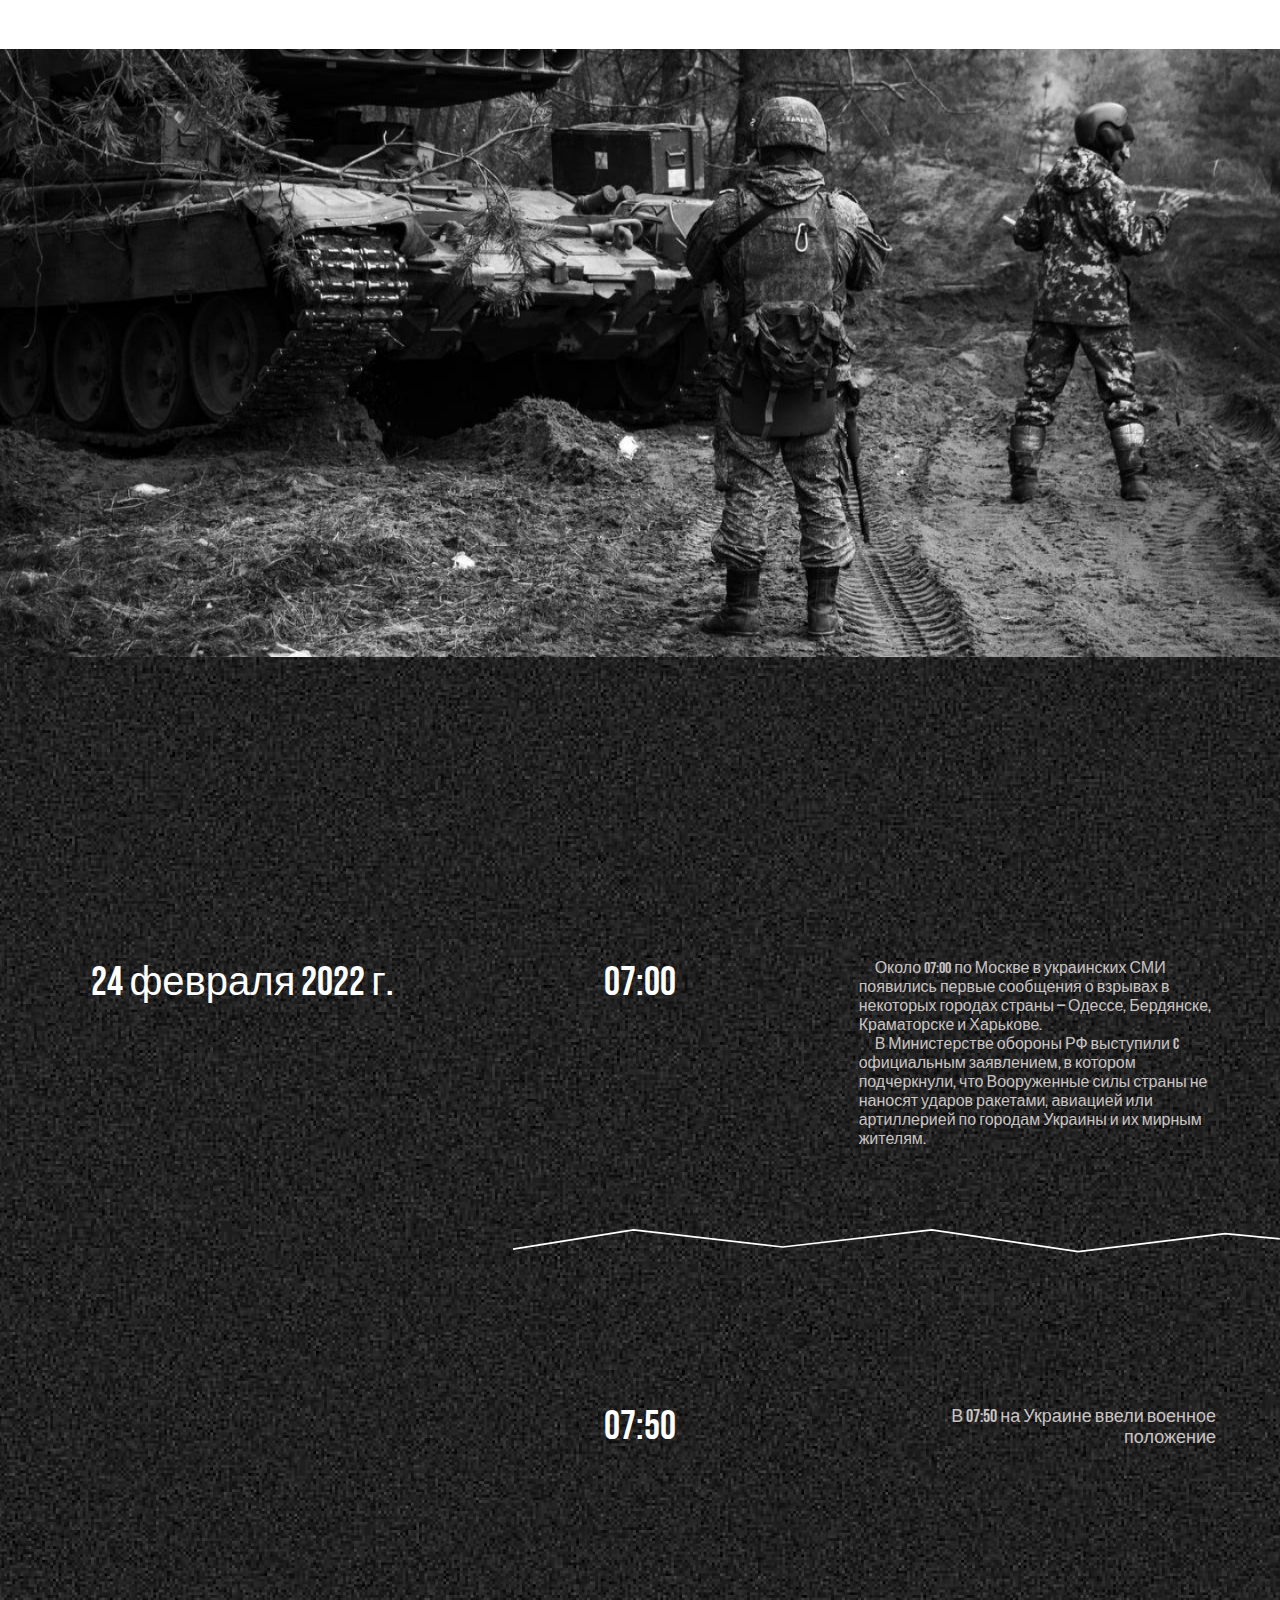
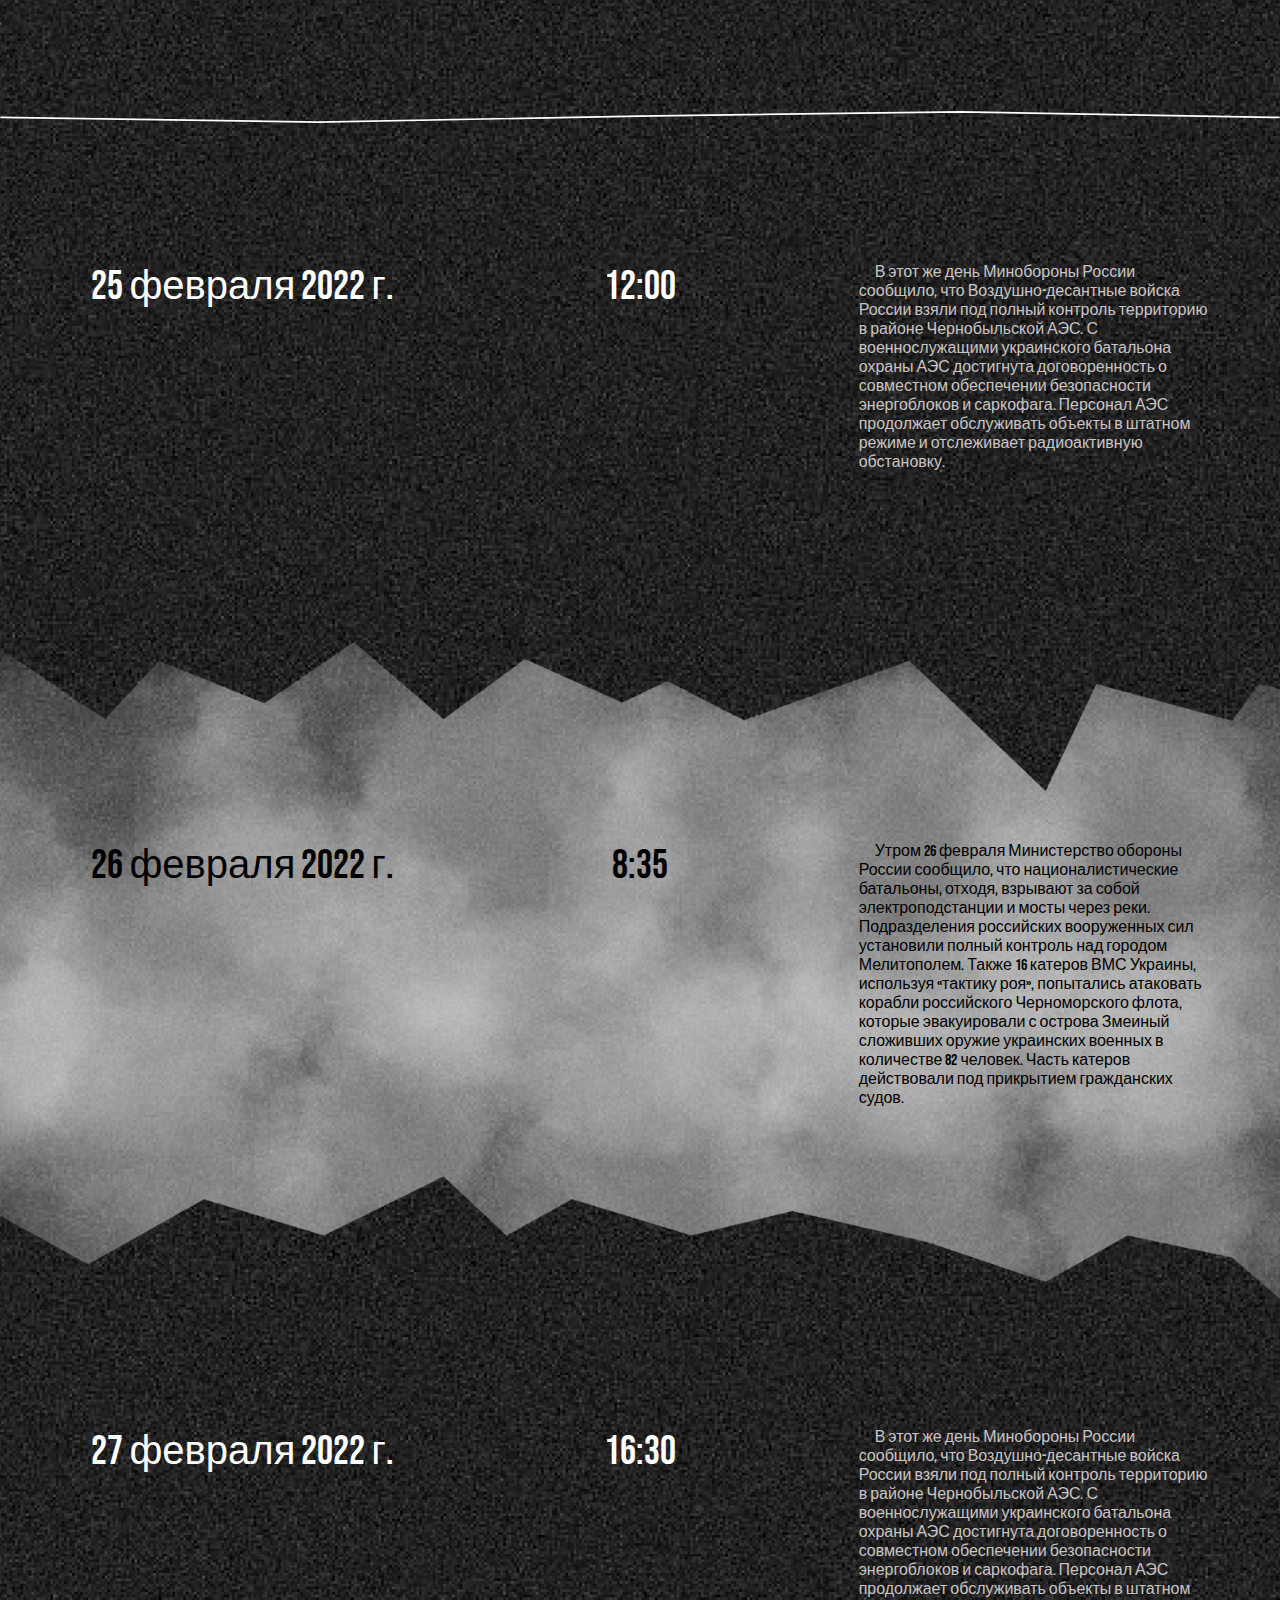
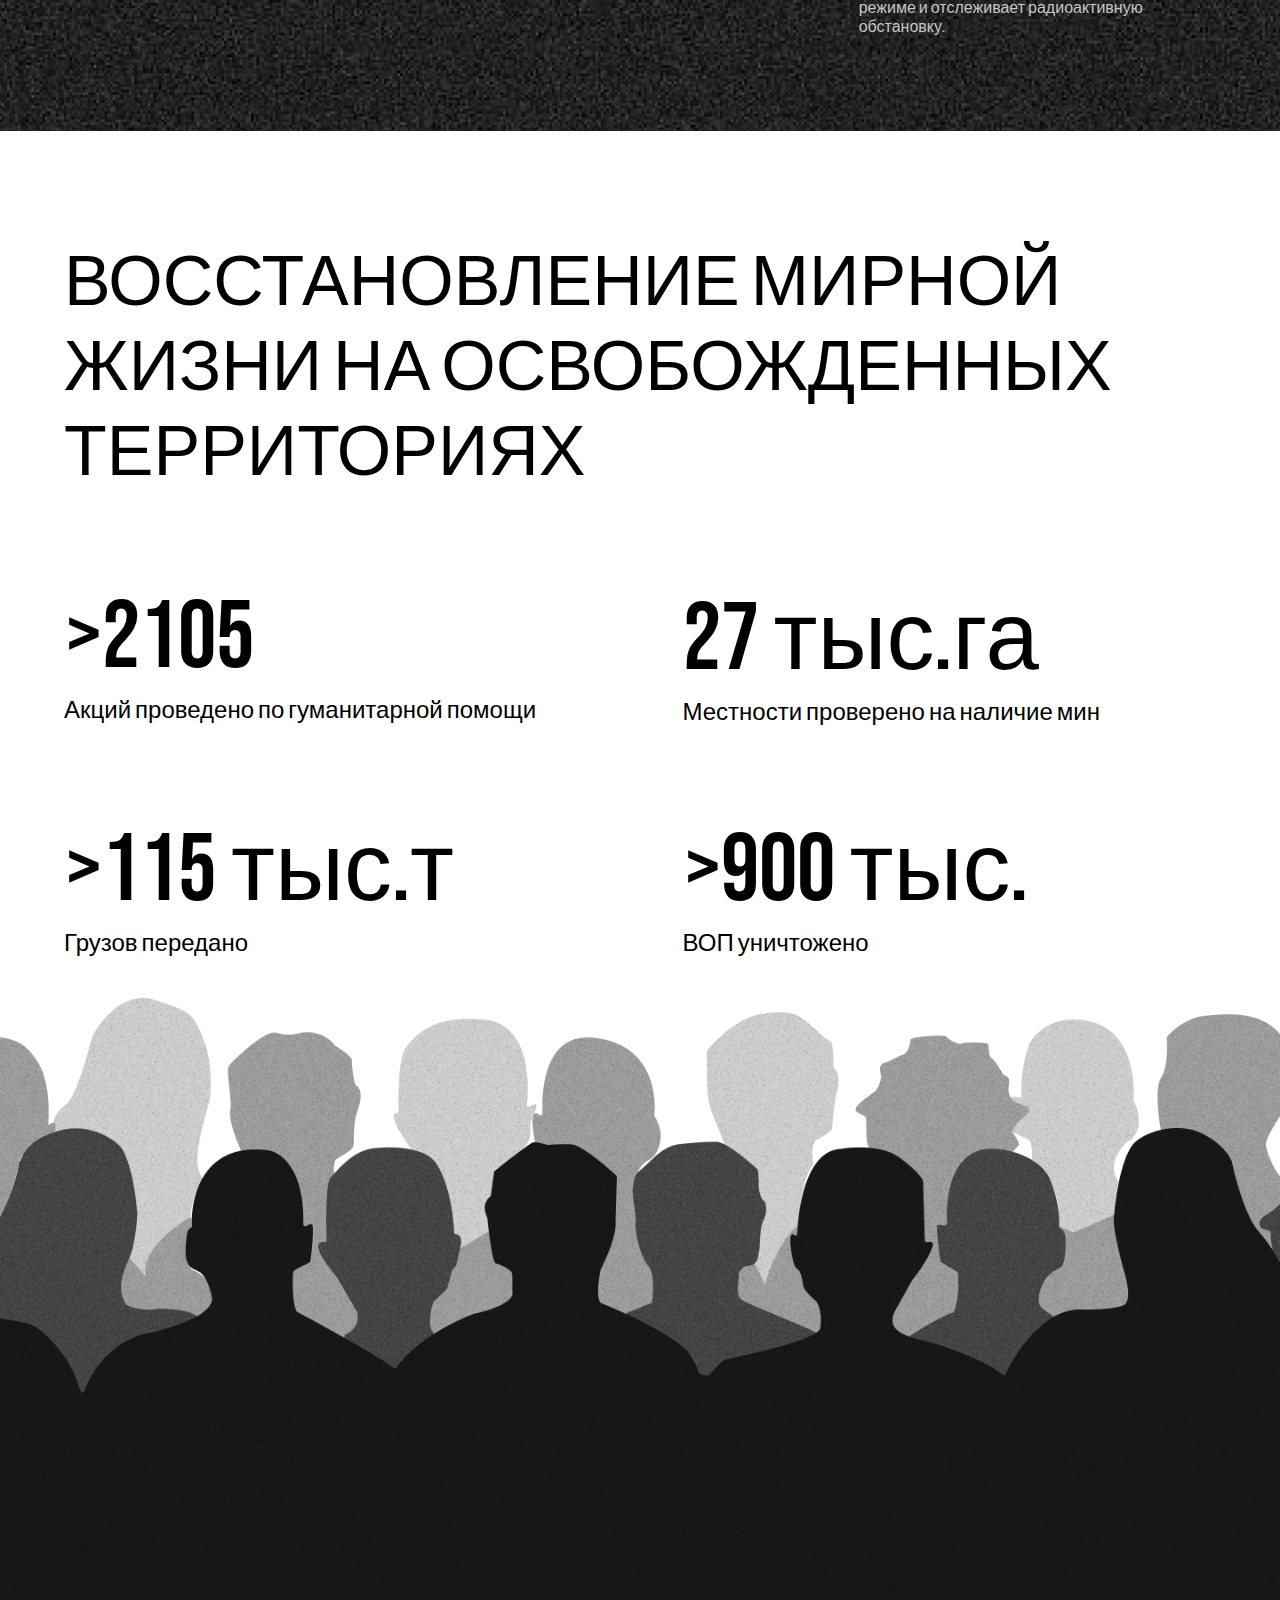
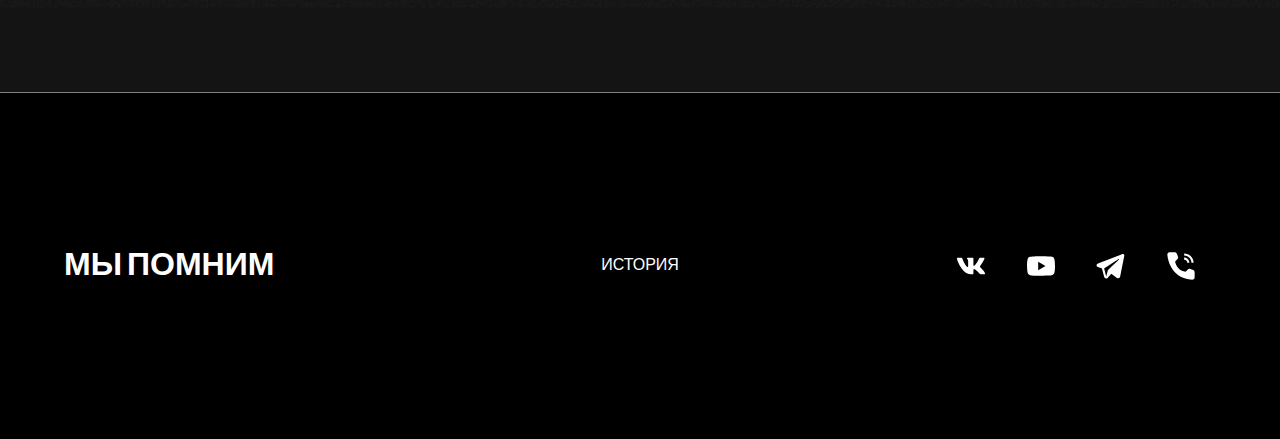
==== commit 33d81c24: "adaptive" ====
--- a/index.html
+++ b/index.html
@@ -41,22 +41,84 @@
             max-width: 1920px;
             margin-inline: auto;
         }
+
+
+        @media (max-width: 960px) {
+            .imgmain {
+                width: 100% !important;
+            }
+
+            .grid {
+                grid-template-columns: 1fr 172px 1fr;
+                gap: 40px;
+                grid-template-areas:
+                    "one one one"
+                    "two two two"
+                    "three three three"
+                    "four four four"
+                    "five five five";
+            }
+
+            .asprtio {
+                aspect-ratio: 4/3;
+            }
+
+            .imgtext {
+                font-size: 30px !important;
+            }
+
+            .textwdth {
+                width: 70% !important;
+            }
+
+            .noimage {
+                display: none;
+            }
+
+            .noimagetext {
+                margin-block: 50px;
+            }
+
+            .gridcol {
+                grid-template-columns: 1fr !important;
+                gap: 20px;
+            }
+
+            .timer {
+                font-size: 100px !important;
+            }
+
+            .gridcol2 {
+                grid-template-columns: 1fr 1fr !important;
+            }
+
+            .textsize {
+                font-size: 34px !important;
+            }
+
+            .textcenter {
+                text-align: center;
+            }
+
+            .justcenter {
+                justify-content: center !important;
+            }
+        }
     </style>
 </head>
 
 <body style="background-image: url('/a9edaf2dd7aed61240d7834b8a33c652.jpg');">
     <header style="background-color: black; color: white; padding-block: 50px;">
-
         <div style="display: flex; justify-content: space-between; align-items: center;" class="container">
             <h1 style="font-size: 28px;">МЫ ПОМНИМ</h1>
             <a style="font-weight: 700; font-size: 18px; color: white; text-decoration: none;" href="">история</a>
         </div>
     </header>
     <main style="display: flex; flex-direction: column;">
-        <img style="width: 80%; margin-block: 120px;" class="container" src="/special.png" alt="">
+        <img style="width: 80%; margin-block: 120px;" class="container imgmain" src="/special.png" alt="">
         <marquee style="color: #747474; font-size: 72px; margin-bottom: 70px;" direction="right">БОЕВАЯ ПОДГОТОВКА
+            БОЕВАЯ ПОДГОТОВКА БОЕВАЯ ПОДГОТОВКА БОЕВАЯ ПОДГОТОВКА БОЕВАЯ ПОДГОТОВКА БОЕВАЯ ПОДГОТОВКА БОЕВАЯ ПОДГОТОВКА
             БОЕВАЯ ПОДГОТОВКА БОЕВАЯ ПОДГОТОВКА БОЕВАЯ ПОДГОТОВКА БОЕВАЯ
-            ПОДГОТОВКА БОЕВАЯ ПОДГОТОВКА БОЕВАЯ ПОДГОТОВКА БОЕВАЯ ПОДГОТОВКА БОЕВАЯ ПОДГОТОВКА БОЕВАЯ ПОДГОТОВКА БОЕВАЯ
             ПОДГОТОВКА БОЕВАЯ ПОДГОТОВКА БОЕВАЯ ПОДГОТОВКА БОЕВАЯ ПОДГОТОВКА БОЕВАЯ ПОДГОТОВКА БОЕВАЯ ПОДГОТОВКА БОЕВАЯ
             ПОДГОТОВКА БОЕВАЯ ПОДГОТОВКА БОЕВАЯ ПОДГОТОВКА БОЕВАЯ ПОДГОТОВКА БОЕВАЯ ПОДГОТОВКА БОЕВАЯ ПОДГОТОВКА БОЕВАЯ
             ПОДГОТОВКА БОЕВАЯ ПОДГОТОВКА БОЕВАЯ ПОДГОТОВКА БОЕВАЯ ПОДГОТОВКА БОЕВАЯ ПОДГОТОВКА БОЕВАЯ ПОДГОТОВКА БОЕВАЯ
@@ -89,10 +151,10 @@
                 <p style="margin-bottom: 36px;">Привлекалось: около 10 000 военнослужащих, более 140 кораблей и судов
                     обеспечения, более 60
                     летательных аппаратов и около 1000 единиц техники</p>
-                <img src="/image 26.png" alt="">
+                <img src="/image 26.png" class="asprtio" alt="">
             </div>
             <div style="grid-area: three;">
-                <img style="margin-bottom: 27px;" src="/image 42.png" alt="">
+                <img style="margin-bottom: 27px;" class="asprtio" src="/image 42.png" alt="">
                 <p>Путин отметил, что Россия будет добиваться полной демилитаризации и денацификации Украины</p>
             </div>
             <p style="grid-area: four; margin-bottom: 110px;">
@@ -110,13 +172,13 @@
             <div style="grid-area: five;">
                 <p>Итоговым мероприятием боевой подготовки стало стратегическое командно-штабное учение «Восток-2022»
                 </p>
-                <img style="margin-top: 46px; margin-bottom: 30px;" src="/image 42.png" alt="">
+                <img class="asprtio" style="margin-top: 46px; margin-bottom: 30px;" src="/image 42.png" alt="">
                 <p>Свыше 51 000 военнослужащих из 15 государств, более 60 кораблей и судов обеспечения, 150 летательных
                     аппаратов и свыше 5 000 единиц техники</p>
             </div>
         </div>
         <p style="font-size: 90px; display: flex; align-items: center; flex-wrap: wrap; justify-content: space-between;"
-            class="container">
+            class="container imgtext">
             <span>24&nbsp;</span> <span>февраля&nbsp;</span> <img style="width: fit-content;" src="/image 29.png"
                 alt=""> &nbsp; <span>2022&nbsp;</span> <span>года&nbsp;</span> <span>президент&nbsp;</span>
             <span>Росиии&nbsp;</span> <span>Владимир&nbsp;</span>
@@ -126,7 +188,8 @@
             <span>операции&nbsp;</span>
         </p>
         <div class="container">
-            <p style="width: 40%; font-size: 14px; margin-block: 54px;">Цель операции — защита людей, которые
+            <p class="textwdth" style="width: 40%; font-size: 14px; margin-block: 54px;">Цель операции — защита людей,
+                которые
                 «подвергаются издевательствам, геноциду со стороны киевского режима»,
                 сказал Путин. Он призвал украинских военных в Донбассе сложить оружие. «Все военнослужащие украинской
                 армии,
@@ -138,29 +201,30 @@
         <p style="text-align: end; font-size: 4vw; text-transform: uppercase; margin-block: 58px;">все цели будут
             достигнуты, а задач</p>
         <hr color="#747474">
-        <p
+        <p class="noimagetext"
             style="transform: translateX(-4px); font-size: 4vw; text-transform: uppercase; display: flex; align-items: center; justify-content: space-between;">
             вили контроль над Авдеевкой
-            <img style="width: fit-content;" src="/image 32.png" alt="">
+            <img class="noimage" style="width: fit-content;" src="/image 32.png" alt="">
         </p>
         <hr color="#747474">
         <p
             style="text-align: end; font-size: 4vw; text-transform: uppercase; margin-block: 58px; overflow: hidden; transform: translateX(1.5vw);">
             Освобождение ЛНР, Мариуполя и Херсона Б</p>
         <hr color="#747474">
-        <p
+        <p class="noimagetext"
             style="transform: translateX(-1vw); font-size: 4vw; text-transform: uppercase; display: flex; align-items: center; justify-content: space-between;">
-            селения от геноцида и террора <img style="width: fit-content;" src="/image 33.png" alt=""></p>
+            селения от геноцида и террора <img class="noimage" style="width: fit-content;" src="/image 33.png" alt="">
+        </p>
         <hr color="#747474">
         <div style="display: grid; grid-template-columns: 400px 400px; justify-content: space-between; margin-top: 50px;"
-            class="container">
+            class="container gridcol">
             <p>24 февраля в 05:52 по московскому времени Владимир Путин выступил с обращением к россиянам и объявил о
                 начале специальной военной операции. Президент объяснил, что принял такое решение ради людей Донбасса,
                 которые подвергались «геноциду со стороны киевского режима».</p>
             <p>При этом президент подчеркнул, что страна не побоится ответить западным партнерам Украины, если те
                 помешают достижению целей СВО</p>
         </div>
-        <p style="margin-block: 160px; text-align: center; font-size: 250px;" class="container">05:52:23</p>
+        <p style="margin-block: 160px; text-align: center; font-size: 250px;" class="container timer" >05:52:23</p>
         <div class="container" style="display: flex; justify-content: flex-end;">
             <p style="text-align: end; width: 400px;">Путин обратился к украинским военным с призывом сложить оружие и
                 «идти домой». Те, кто это сделают, смогут
@@ -205,15 +269,15 @@
                 хронология событий хронология событий хронология событий хронология событий хронология событий
                 хронология событий хронология событий хронология событий хронология событий хронология событий
                 хронология событий хронология событий хронология событий хронология событий</marquee>
-            <div class="container"
+            <div class="container gridcol"
                 style="display: grid; grid-template-columns: 1fr 1fr 1fr; gap: 40px; margin-top: 140px;">
                 <p style="text-align: center; font-size: 40px;">24 февраля 2022 г.</p>
                 <p style="text-align: center; font-size: 40px;">07:00</p>
                 <p style="font-size: 16px; color: #C9C4C4;">
-                    &emsp;&emsp;Около 07:00 по Москве в украинских СМИ появились первые сообщения о взрывах в некоторых
+                    &emsp;&emsp;Около 07:00 по Москве в украинских СМИ появились первые сообщения о взрывах в некоторых
                     городах
-                    страны — Одессе, Бердянске, Краматорске и Харькове.
-                    <br>&emsp;&emsp;В Министерстве обороны РФ выступили с официальным заявлением, в котором подчеркнули,
+                    страны — Одессе, Бердянске, Краматорске и Харькове.
+                    <br>&emsp;&emsp;В Министерстве обороны РФ выступили c официальным заявлением, в котором подчеркнули,
                     что Вооруженные
                     силы страны не наносят ударов ракетами, авиацией или артиллерией по городам Украины и их мирным
                     жителям.
@@ -230,7 +294,7 @@
                 </p>
             </div>
             <img style="margin-block: 260px 140px;" src="/Line 12.svg" alt="">
-            <div class="container" style="display: grid; grid-template-columns: 1fr 1fr 1fr; gap: 40px;">
+            <div class="container gridcol" style="display: grid; grid-template-columns: 1fr 1fr 1fr; gap: 40px;">
                 <p style="text-align: center; font-size: 40px;">25 февраля 2022 г.</p>
                 <p style="text-align: center; font-size: 40px;">12:00</p>
                 <p style="font-size: 16px; color: #C9C4C4;">
@@ -242,7 +306,7 @@
             </div>
             <div
                 style="color: black; margin-block: 170px 120px; padding-block: 200px; background-size: 100% 100%;  background-repeat: no-repeat; background-image: url('/Group\ 95.png');">
-                <div style="display: grid; grid-template-columns: 1fr 1fr 1fr; gap: 40px;" class="container">
+                <div style="display: grid; grid-template-columns: 1fr 1fr 1fr; gap: 40px;" class="container gridcol">
                     <p style="text-align: center; font-size: 40px;">26 февраля 2022 г.</p>
                     <p style="text-align: center; font-size: 40px;">8:35</p>
                     <p style="font-size: 16px;">
@@ -258,7 +322,7 @@
                     </p>
                 </div>
             </div>
-            <div style="display: grid; grid-template-columns: 1fr 1fr 1fr; gap: 40px; margin-bottom: 94px;">
+            <div class="gridcol container" style="display: grid; grid-template-columns: 1fr 1fr 1fr; gap: 40px; margin-bottom: 94px;">
                 <p style="text-align: center; font-size: 40px;">27 февраля 2022 г.</p>
                 <p style="text-align: center; font-size: 40px;">16:30</p>
                 <p style="font-size: 16px; color: #C9C4C4;">
@@ -269,9 +333,10 @@
                 </p>
             </div>
         </div>
-        <h2 style="font-size: 70px; font-weight: 400; margin-top: 110px;" class="container">ВОССТАНОВЛЕНИЕ МИРНОЙ ЖИЗНИ НА ОСВОБОЖДЕННЫХ
+        <h2 style="font-size: 70px; font-weight: 400; margin-top: 110px;" class="container textsize">ВОССТАНОВЛЕНИЕ МИРНОЙ ЖИЗНИ
+            НА ОСВОБОЖДЕННЫХ
             ТЕРРИТОРИЯХ</h2>
-        <div class="container" style="display: grid; grid-template-columns: 1fr 1fr; gap: 85px; margin-top: 85px;">
+        <div class="container gridcol" style="display: grid; grid-template-columns: 1fr 1fr; gap: 85px; margin-top: 85px;">
             <div>
                 <p style="font-size: 96px;">>2105</p>
                 <p style="font-size: 24px; font-weight: 300;">Акций проведено по гуманитарной помощи</p>
@@ -292,11 +357,11 @@
         <img src="/Frame 1.png" alt="">
     </main>
     <footer style="background-color: black;">
-        <div class="container"
+        <div class="container gridcol"
             style="display: grid; grid-template-columns:  1fr 1fr 1fr; align-items: center; color: white; padding-block: 138px;">
-            <h1>МЫ ПОМНИМ</h1>
+            <h1 class="textcenter">МЫ ПОМНИМ</h1>
             <a style="color: white; text-decoration: none; text-align: center;" href="">ИСТОРИЯ</a>
-            <div style="display: flex; justify-content: flex-end;">
+            <div class="justcenter" style="display: flex; justify-content: flex-end;">
                 <img style="width: 70px; height: 70px;" src="/vk.svg" alt="">
                 <img style="width: 70px; height: 70px;" src="/youtube.svg" alt="">
                 <img style="width: 70px; height: 70px;" src="/telegram.svg" alt="">
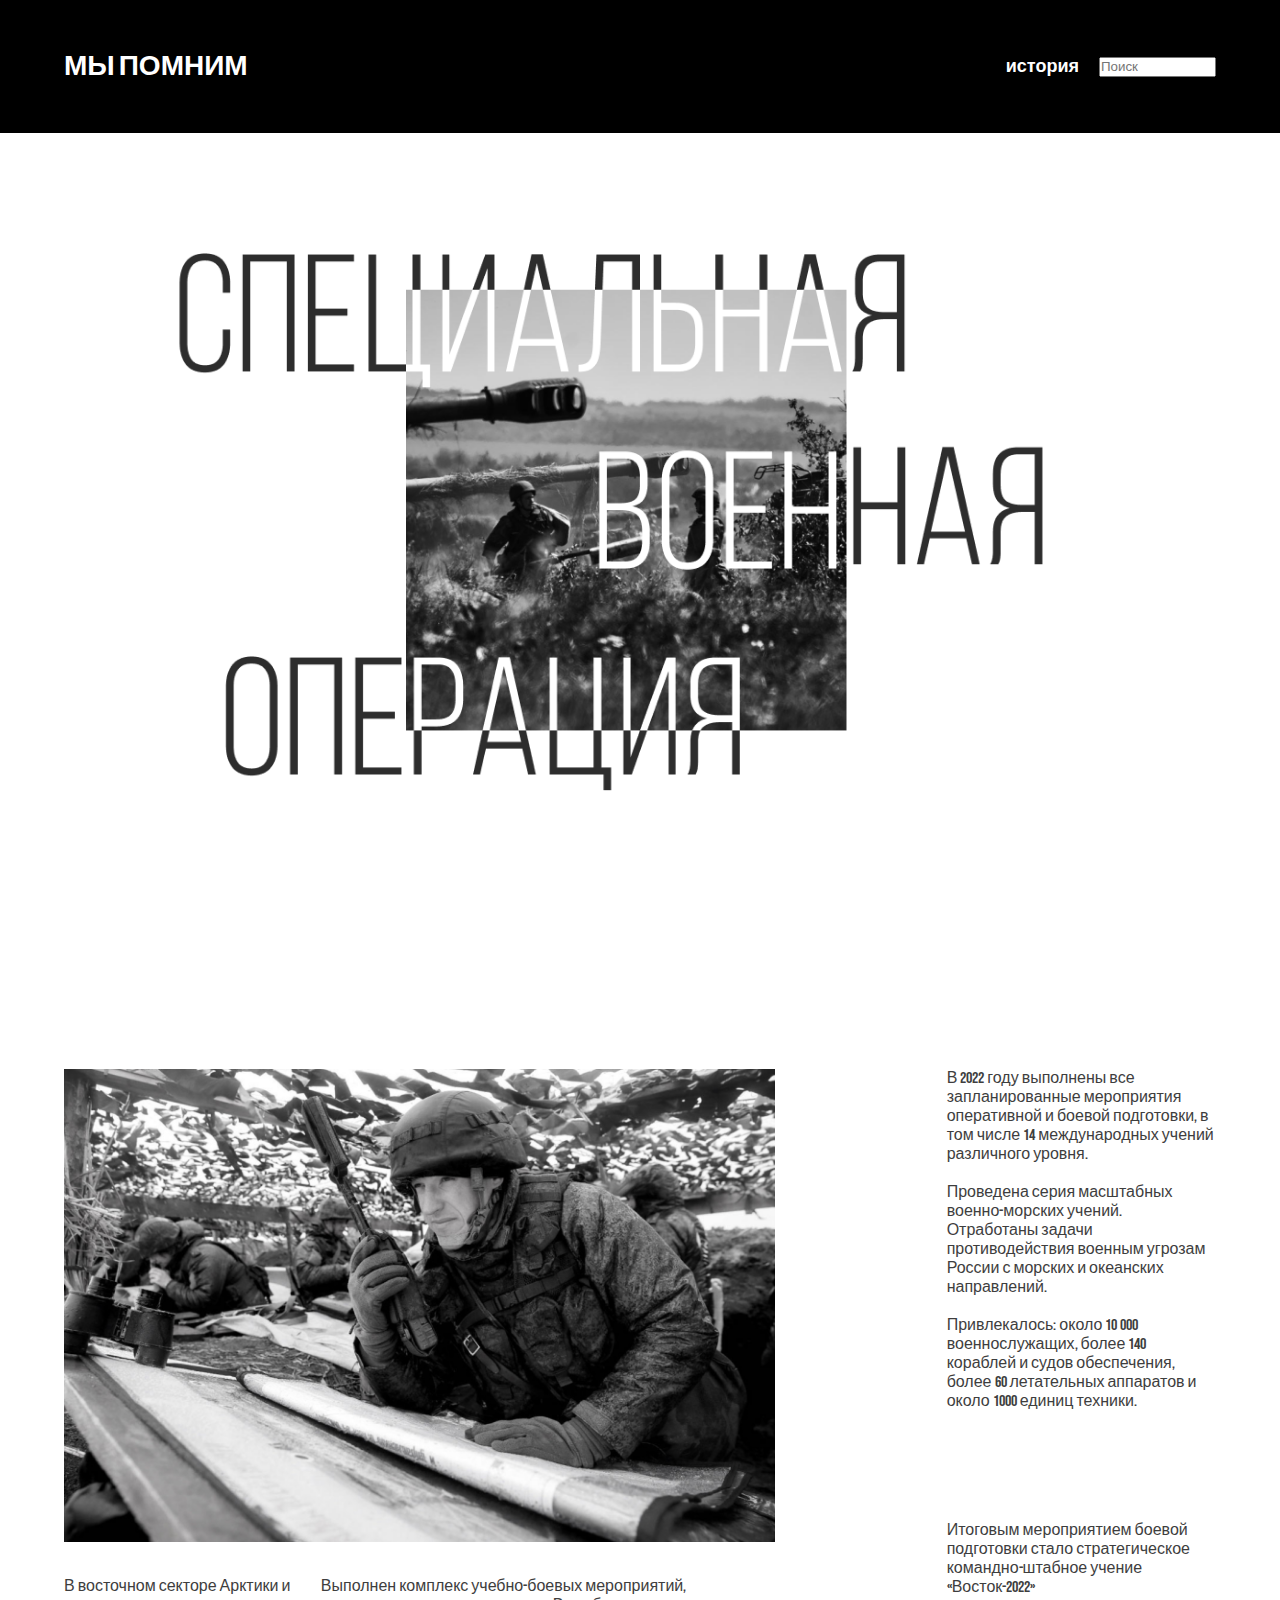
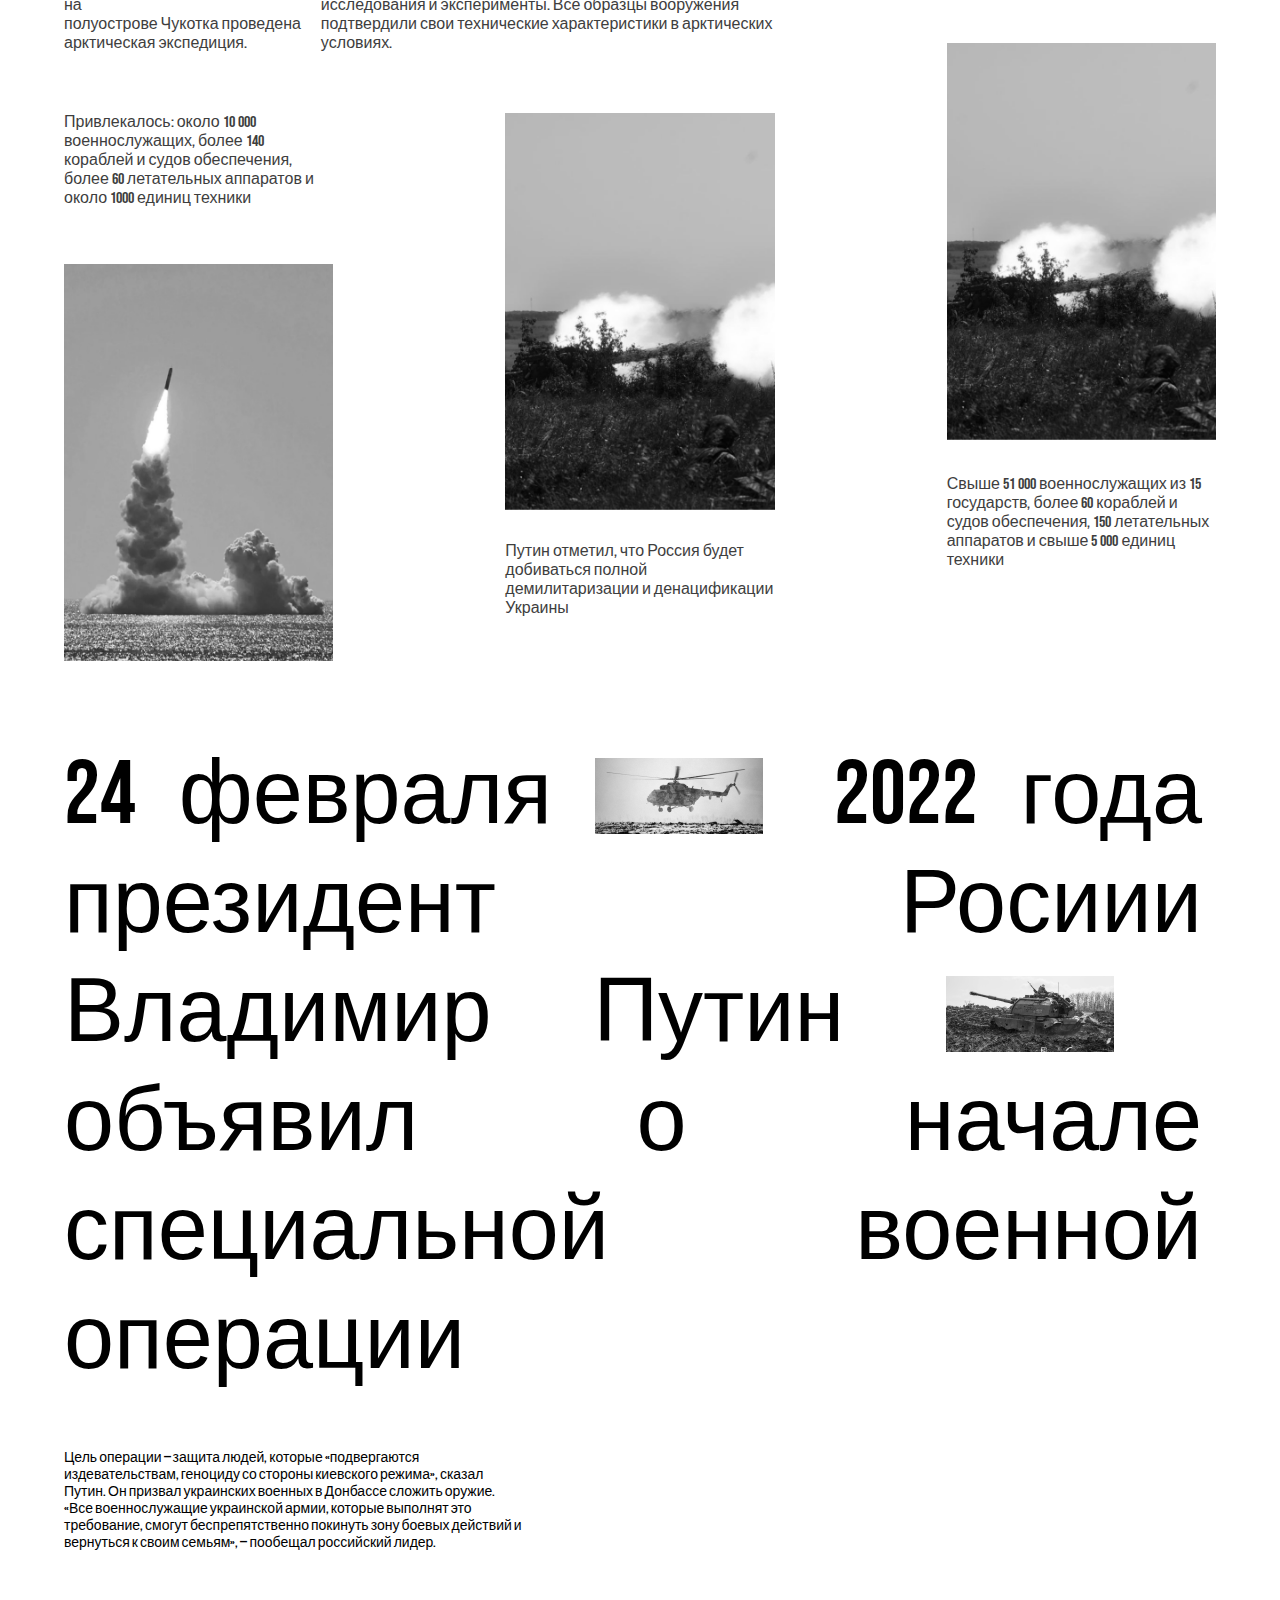
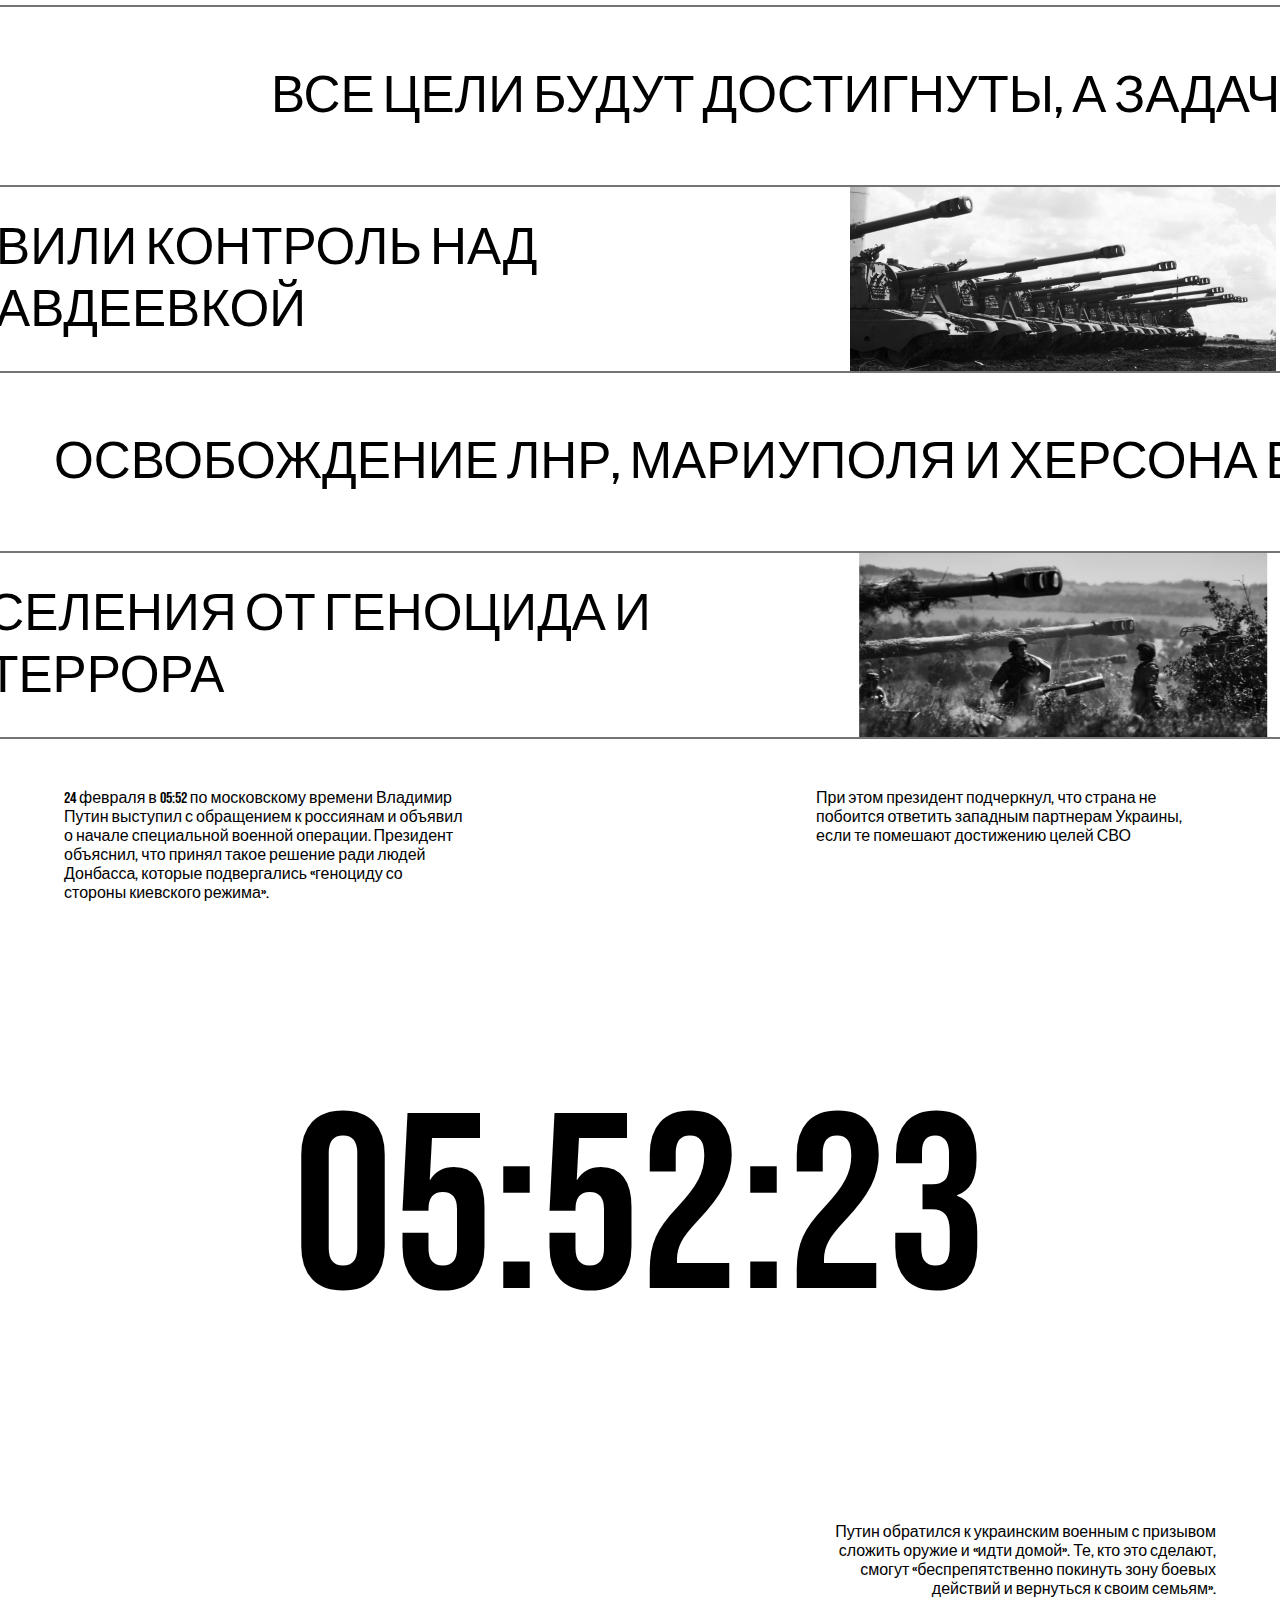
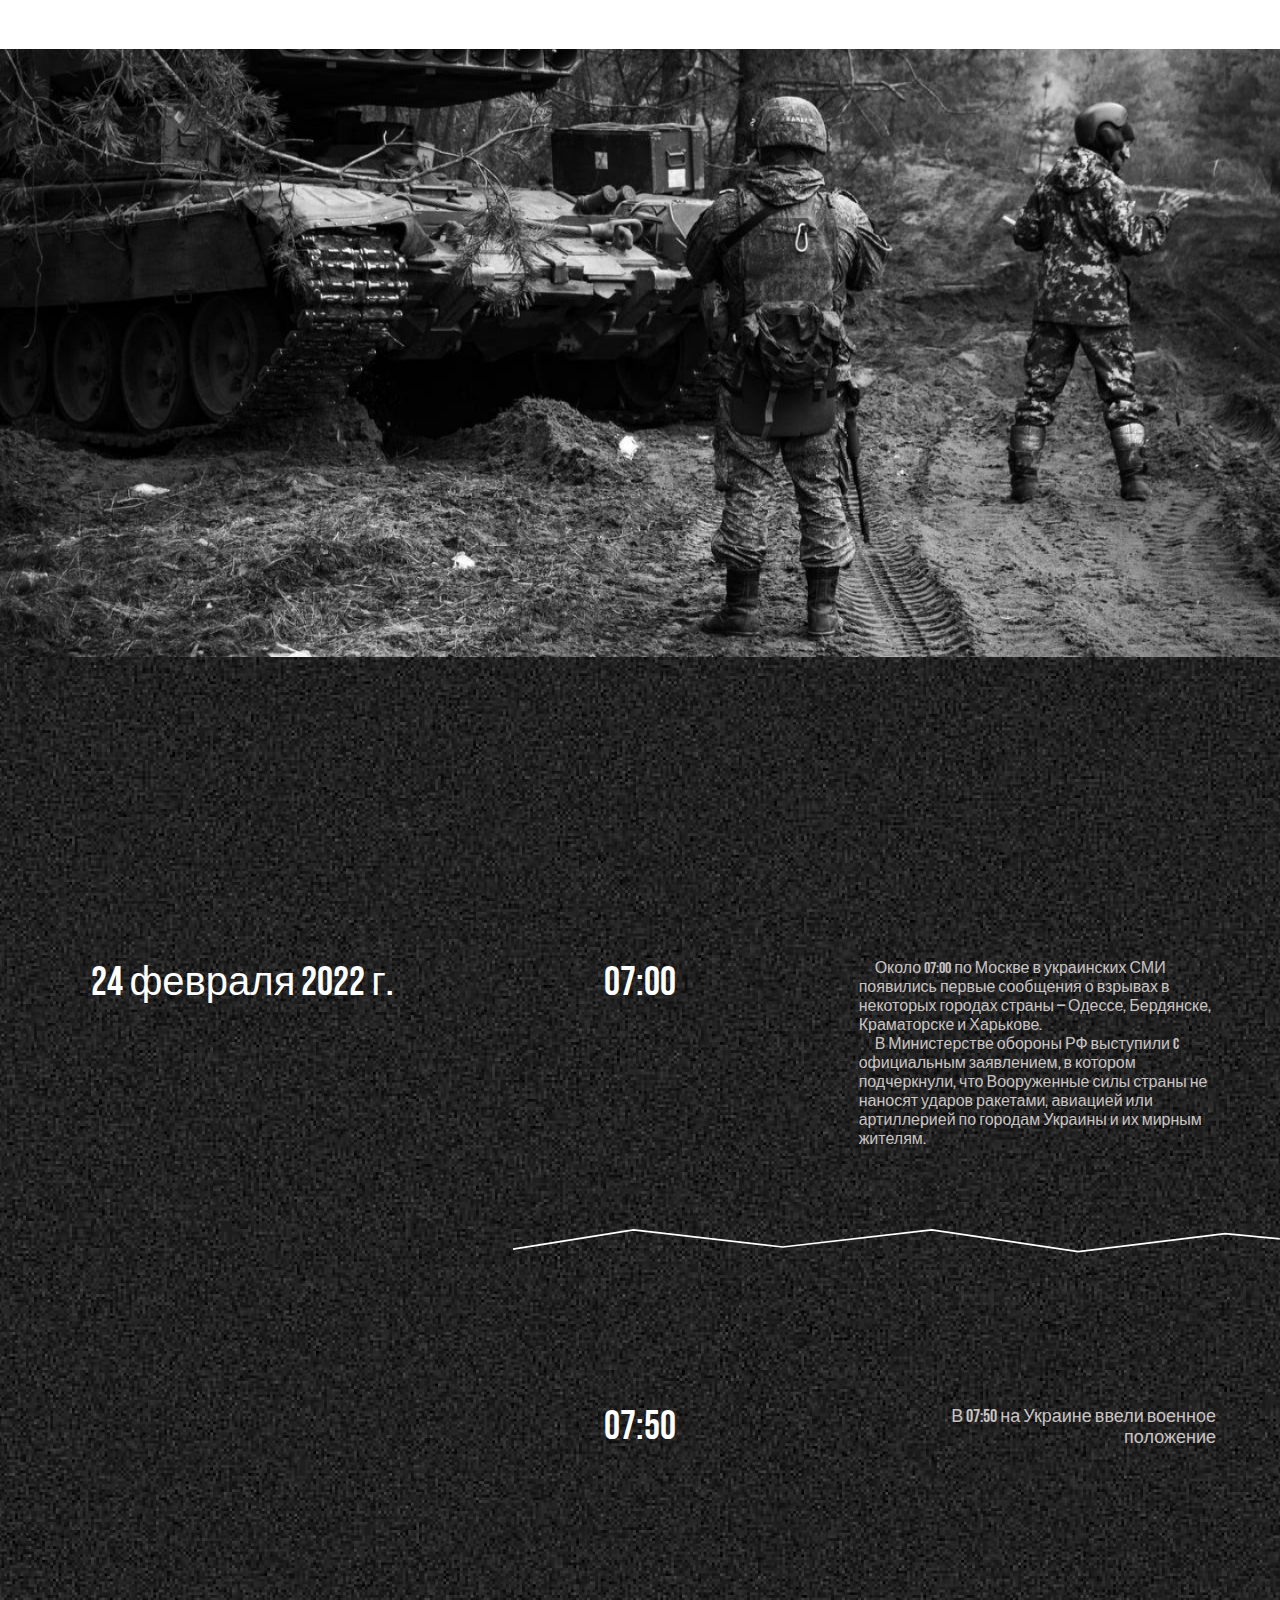
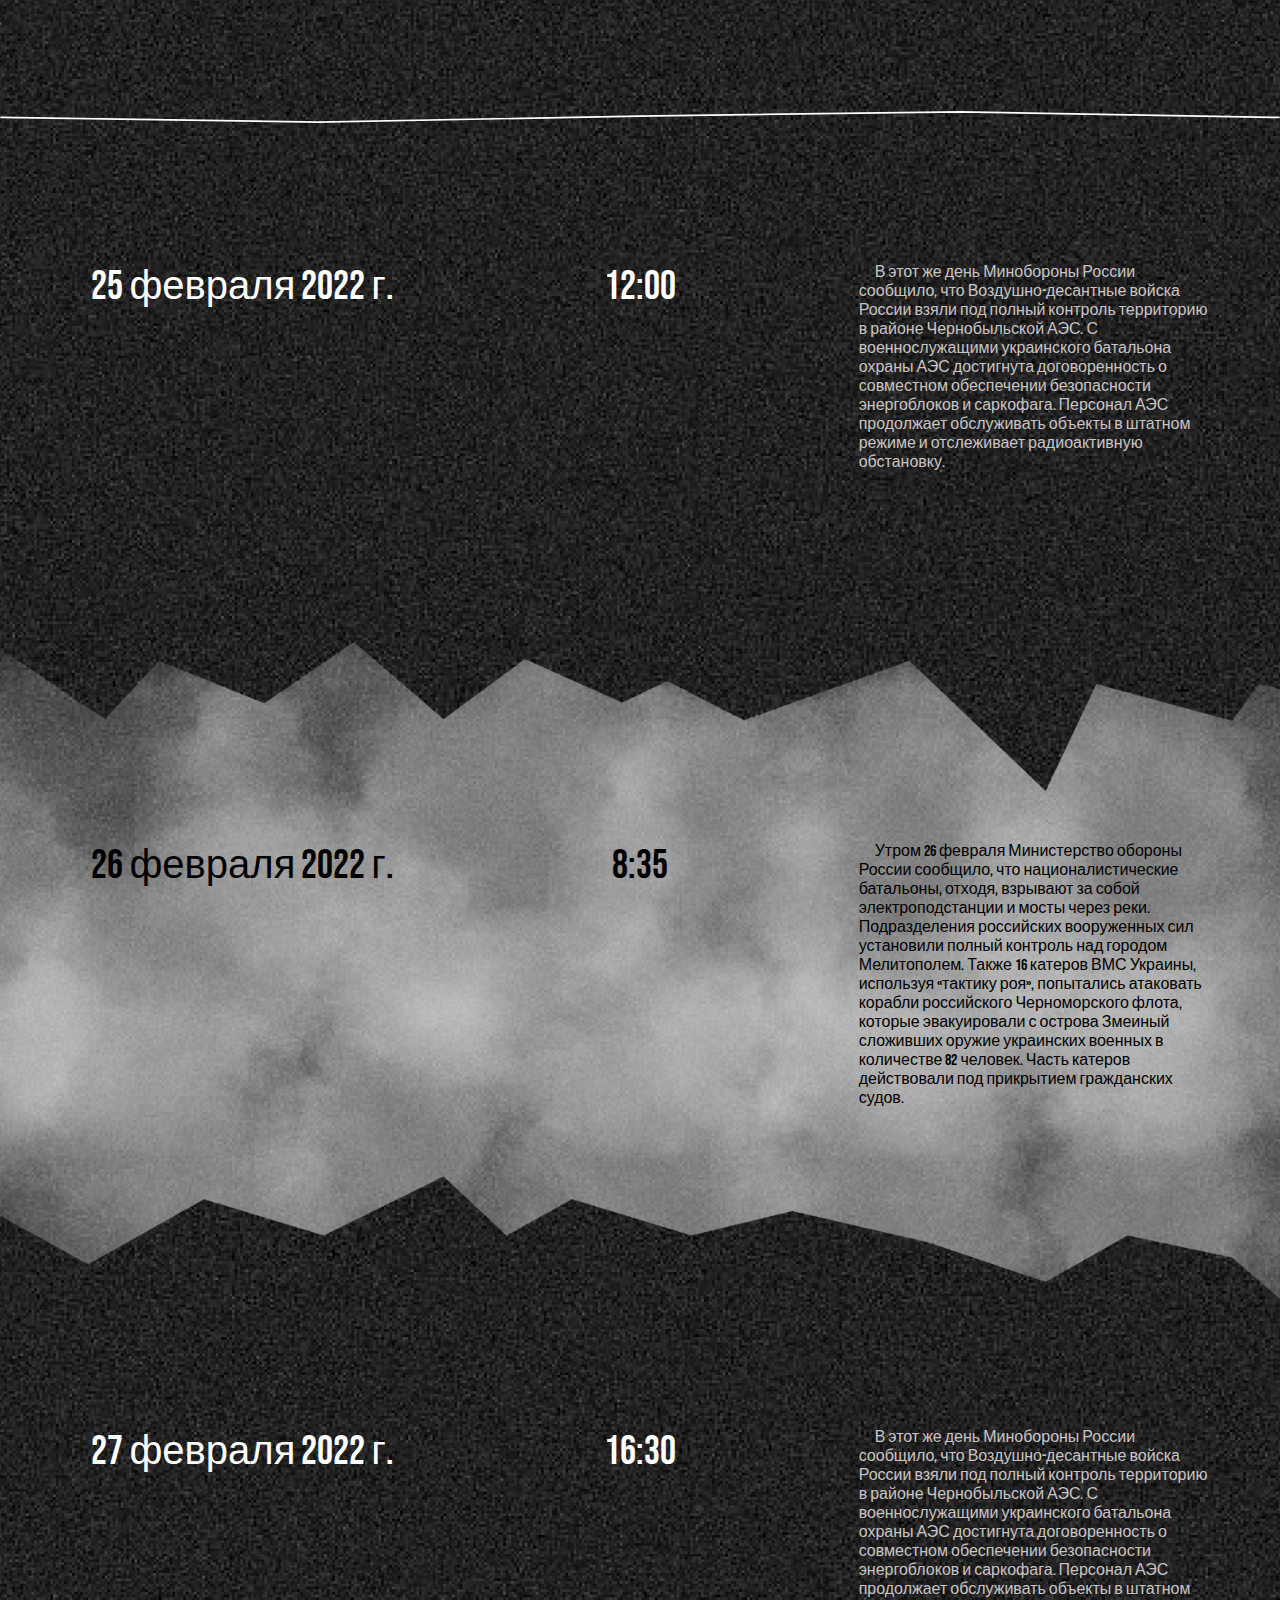
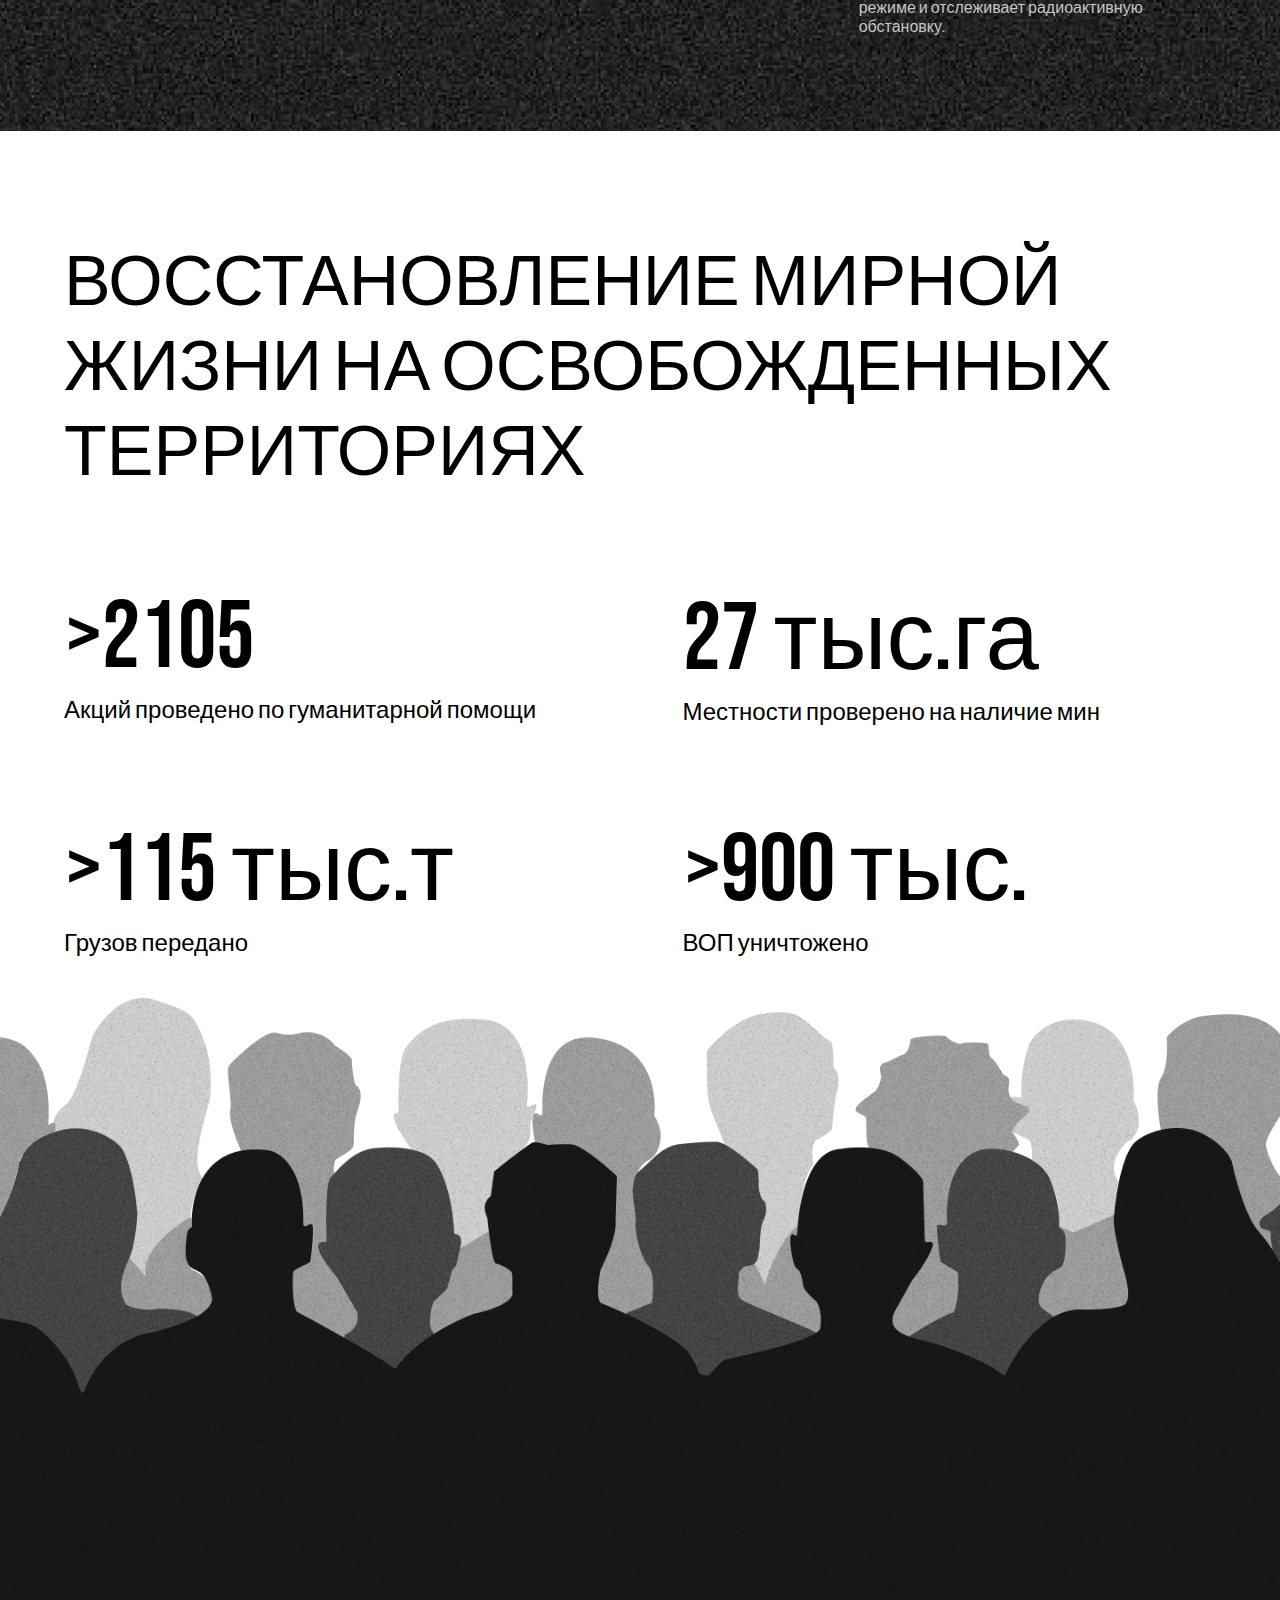
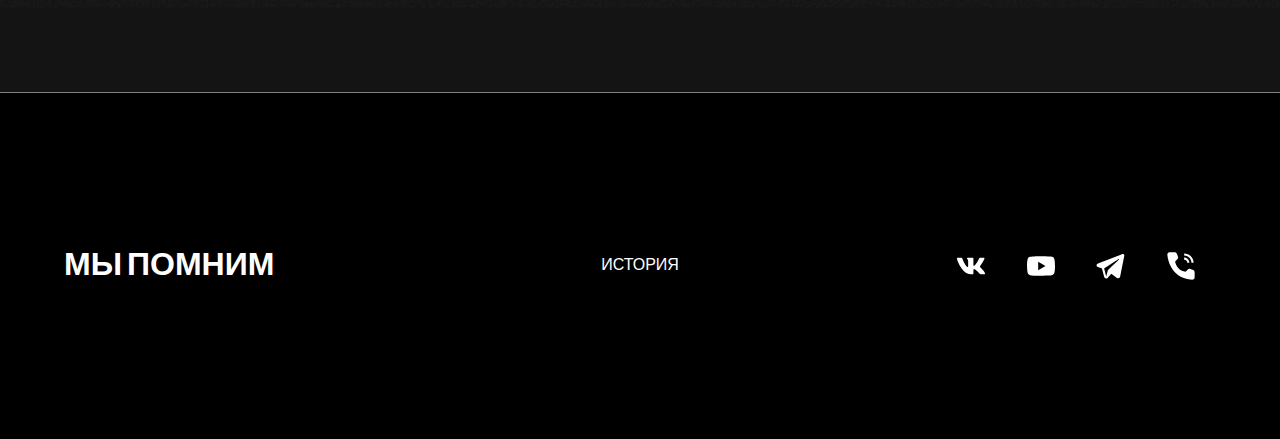
==== commit eadeec22: "add search" ====
--- a/index.html
+++ b/index.html
@@ -105,13 +105,43 @@
             }
         }
     </style>
+    <script>
+        const sch = [
+            {
+                value: 'Никитин Сергей Александрович',
+                url: '/card/nikitin-sergey-aleksandrovich.html'
+            },
+            {
+                value: 'Абрамов Александр Александрович',
+                url: '/card/abramov-aleksandr-aleksandrovich.html'
+            }
+        ]
+        window.onload = () => {
+            const form = document.querySelector("form");
+            const search = document.querySelector("input[type='search']");
+            form.addEventListener("submit", (e) => {
+                e.preventDefault();
+                if (search.value.trim().length > 2) {
+                    const result = sch.find(item => item.value.toLowerCase().includes(search.value.toLowerCase()));
+                    if (result) {
+                        window.location.href = result.url;
+                    }
+                }
+            });
+        };
+    </script>
 </head>
 
 <body style="background-image: url('/a9edaf2dd7aed61240d7834b8a33c652.jpg');">
     <header style="background-color: black; color: white; padding-block: 50px;">
         <div style="display: flex; justify-content: space-between; align-items: center;" class="container">
             <h1 style="font-size: 28px;">МЫ ПОМНИМ</h1>
-            <a style="font-weight: 700; font-size: 18px; color: white; text-decoration: none;" href="">история</a>
+            <div style="display: flex; align-items: center; gap: 20px;">
+                <a style="font-weight: 700; font-size: 18px; color: white; text-decoration: none;" href="">история</a>
+                <form onsubmit="">
+                    <input type="search" placeholder="Поиск">
+                </form>
+            </div>
         </div>
     </header>
     <main style="display: flex; flex-direction: column;">
@@ -224,7 +254,7 @@
             <p>При этом президент подчеркнул, что страна не побоится ответить западным партнерам Украины, если те
                 помешают достижению целей СВО</p>
         </div>
-        <p style="margin-block: 160px; text-align: center; font-size: 250px;" class="container timer" >05:52:23</p>
+        <p style="margin-block: 160px; text-align: center; font-size: 250px;" class="container timer">05:52:23</p>
         <div class="container" style="display: flex; justify-content: flex-end;">
             <p style="text-align: end; width: 400px;">Путин обратился к украинским военным с призывом сложить оружие и
                 «идти домой». Те, кто это сделают, смогут
@@ -322,7 +352,8 @@
                     </p>
                 </div>
             </div>
-            <div class="gridcol container" style="display: grid; grid-template-columns: 1fr 1fr 1fr; gap: 40px; margin-bottom: 94px;">
+            <div class="gridcol container"
+                style="display: grid; grid-template-columns: 1fr 1fr 1fr; gap: 40px; margin-bottom: 94px;">
                 <p style="text-align: center; font-size: 40px;">27 февраля 2022 г.</p>
                 <p style="text-align: center; font-size: 40px;">16:30</p>
                 <p style="font-size: 16px; color: #C9C4C4;">
@@ -333,10 +364,12 @@
                 </p>
             </div>
         </div>
-        <h2 style="font-size: 70px; font-weight: 400; margin-top: 110px;" class="container textsize">ВОССТАНОВЛЕНИЕ МИРНОЙ ЖИЗНИ
+        <h2 style="font-size: 70px; font-weight: 400; margin-top: 110px;" class="container textsize">ВОССТАНОВЛЕНИЕ
+            МИРНОЙ ЖИЗНИ
             НА ОСВОБОЖДЕННЫХ
             ТЕРРИТОРИЯХ</h2>
-        <div class="container gridcol" style="display: grid; grid-template-columns: 1fr 1fr; gap: 85px; margin-top: 85px;">
+        <div class="container gridcol"
+            style="display: grid; grid-template-columns: 1fr 1fr; gap: 85px; margin-top: 85px;">
             <div>
                 <p style="font-size: 96px;">>2105</p>
                 <p style="font-size: 24px; font-weight: 300;">Акций проведено по гуманитарной помощи</p>
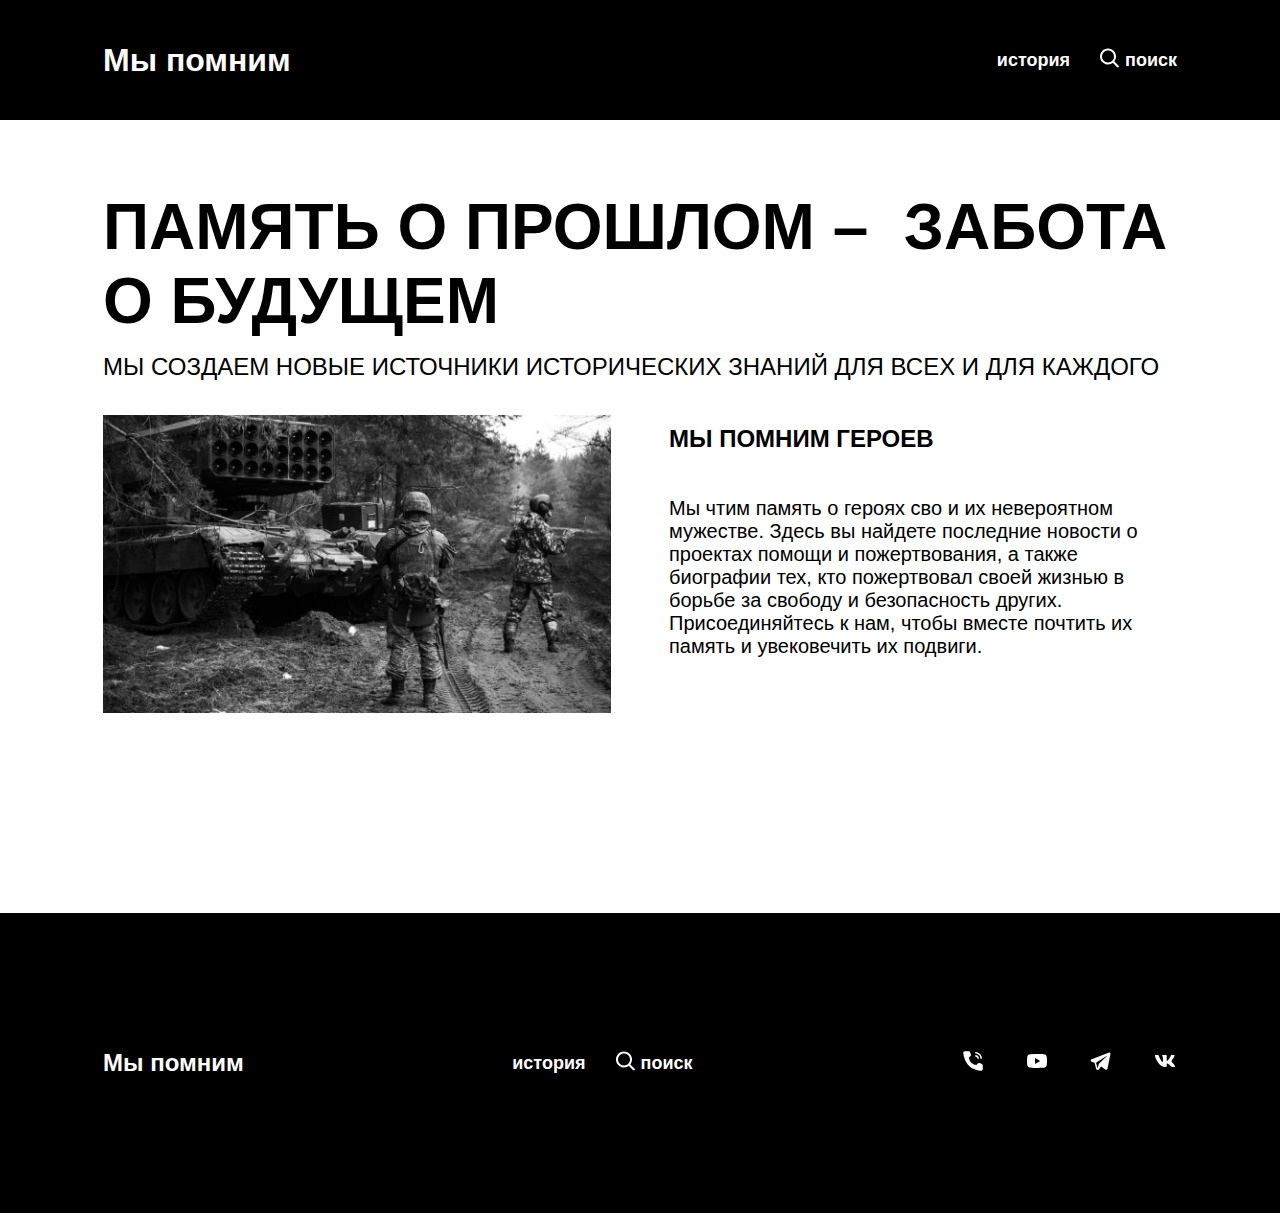
==== commit 0ba19327: "sdf" ====
--- a/index.html
+++ b/index.html
@@ -3,11 +3,12 @@
 
 <head>
     <meta charset="UTF-8">
+
     <meta name="viewport" content="width=device-width, initial-scale=1.0">
-    <title>История</title>
-    <link rel="preconnect" href="https://fonts.googleapis.com">
-    <link rel="preconnect" href="https://fonts.gstatic.com" crossorigin>
-    <link href="https://fonts.googleapis.com/css2?family=Bebas+Neue&display=swap" rel="stylesheet">
+    <title>Мы помним</title>
+    <link href="https://fonts.cdnfonts.com/css/bebas-neue" rel="stylesheet">
+    <link href="https://fonts.cdnfonts.com/css/roboto" rel="stylesheet">
+    <link rel="stylesheet" href="/css/fromcard.css">
     <style>
         * {
             margin: 0;
@@ -16,392 +17,154 @@
             font-family: "Bebas Neue", sans-serif;
         }
 
-        html,
-        body {
-            width: 100%;
-            overflow-x: hidden;
-        }
-
-        img {
+        .img {
             width: 100%;
         }
 
-        .grid {
-            width: 100%;
-            display: grid;
-            grid-template-columns: 1fr 172px 1fr 172px 1fr;
-            grid-template-areas:
-                "one one one . four"
-                "one one one . five"
-                "two . three . five";
+        .main {
+            padding-bottom: 200px;
         }
 
-        .container {
-            width: 90%;
-            max-width: 1920px;
-            margin-inline: auto;
+        .main__content {
+            display: grid;
+            grid-template-columns: 1fr 1fr;
+            gap: 58px;
+            margin-top: 34px;
         }
 
+        .main__title {
+            text-transform: uppercase;
+            font-size: 64px;
+        }
 
-        @media (max-width: 960px) {
-            .imgmain {
-                width: 100% !important;
-            }
+        .main__subtitle {
+            text-transform: uppercase;
+            font-weight: 400;
+            font-size: 24px;
+            margin-top: 15px;
+        }
 
-            .grid {
-                grid-template-columns: 1fr 172px 1fr;
-                gap: 40px;
-                grid-template-areas:
-                    "one one one"
-                    "two two two"
-                    "three three three"
-                    "four four four"
-                    "five five five";
-            }
+        .main__content_title {
+            text-transform: uppercase;
+            font-size: 24px;
+            margin-top: 10px;
+        }
 
-            .asprtio {
-                aspect-ratio: 4/3;
-            }
-
-            .imgtext {
-                font-size: 30px !important;
-            }
-
-            .textwdth {
-                width: 70% !important;
-            }
-
-            .noimage {
-                display: none;
-            }
-
-            .noimagetext {
-                margin-block: 50px;
-            }
-
-            .gridcol {
-                grid-template-columns: 1fr !important;
-                gap: 20px;
-            }
-
-            .timer {
-                font-size: 100px !important;
-            }
-
-            .gridcol2 {
-                grid-template-columns: 1fr 1fr !important;
-            }
-
-            .textsize {
-                font-size: 34px !important;
-            }
-
-            .textcenter {
-                text-align: center;
-            }
-
-            .justcenter {
-                justify-content: center !important;
-            }
+        .main__content_text {
+            font-size: 20px;
+            margin-top: 44px;
+            font-family: "Roboto Light", sans-serif;
+            font-weight: 400;
         }
     </style>
-    <script>
-        const sch = [
-            {
-                value: 'Никитин Сергей Александрович',
-                url: '/card/nikitin-sergey-aleksandrovich.html'
-            },
-            {
-                value: 'Абрамов Александр Александрович',
-                url: '/card/abramov-aleksandr-aleksandrovich.html'
-            }
-        ]
-        window.onload = () => {
-            const form = document.querySelector("form");
-            const search = document.querySelector("input[type='search']");
-            form.addEventListener("submit", (e) => {
-                e.preventDefault();
-                if (search.value.trim().length > 2) {
-                    const result = sch.find(item => item.value.toLowerCase().includes(search.value.toLowerCase()));
-                    if (result) {
-                        window.location.href = result.url;
-                    }
-                }
-            });
-        };
-    </script>
 </head>
 
-<body style="background-image: url('/a9edaf2dd7aed61240d7834b8a33c652.jpg');">
-    <header style="background-color: black; color: white; padding-block: 50px;">
-        <div style="display: flex; justify-content: space-between; align-items: center;" class="container">
-            <h1 style="font-size: 28px;">МЫ ПОМНИМ</h1>
-            <div style="display: flex; align-items: center; gap: 20px;">
-                <a style="font-weight: 700; font-size: 18px; color: white; text-decoration: none;" href="">история</a>
-                <form onsubmit="">
-                    <input type="search" placeholder="Поиск">
-                </form>
+<body>
+    <header class="header">
+        <div class="header__container container">
+            <a style="color: white;" href="/index.html">
+                <h1 class="header__title">Мы помним</h1>
+            </a>
+            <nav class="header__nav">
+                <ul class="navbar__items">
+                    <li class="navbar__item">
+                        <a href="/history.html">история</a>
+                    </li>
+                    <li class="navbar__item navbar__item_withIcon">
+                        <a href="#">
+                            <span>поиск</span>
+                            <img style="transform: translateY(-2px);" src="/card/assets/search.svg" alt="search" />
+                        </a>
+                    </li>
+                </ul>
+            </nav>
+            <div class="header__search">
+                <img src="/card/assets/search.svg" alt="search" />
+            </div>
+            <div class="header__menu">
+                <img src="/card/assets/menu.svg" alt="menu" />
             </div>
         </div>
+        <div class="mobileMenu">
+            <div class="mobileMenu__close">
+                <img src="/card/assets/close.svg" alt="close">
+            </div>
+            <nav class="header__nav mobileMenu__nav">
+                <ul class="navbar__items">
+                    <li class="navbar__item">
+                        <a href="#">история</a>
+                    </li>
+                    <li class="navbar__item navbar__item_withIcon">
+                        <a href="/search.html">
+                            <span>поиск</span>
+                            <img style="transform: translateY(-2px);" src="/card/assets/search.svg" alt="search" />
+                        </a>
+                    </li>
+                </ul>
+            </nav>
+        </div>
     </header>
-    <main style="display: flex; flex-direction: column;">
-        <img style="width: 80%; margin-block: 120px;" class="container imgmain" src="/special.png" alt="">
-        <marquee style="color: #747474; font-size: 72px; margin-bottom: 70px;" direction="right">БОЕВАЯ ПОДГОТОВКА
-            БОЕВАЯ ПОДГОТОВКА БОЕВАЯ ПОДГОТОВКА БОЕВАЯ ПОДГОТОВКА БОЕВАЯ ПОДГОТОВКА БОЕВАЯ ПОДГОТОВКА БОЕВАЯ ПОДГОТОВКА
-            БОЕВАЯ ПОДГОТОВКА БОЕВАЯ ПОДГОТОВКА БОЕВАЯ ПОДГОТОВКА БОЕВАЯ
-            ПОДГОТОВКА БОЕВАЯ ПОДГОТОВКА БОЕВАЯ ПОДГОТОВКА БОЕВАЯ ПОДГОТОВКА БОЕВАЯ ПОДГОТОВКА БОЕВАЯ ПОДГОТОВКА БОЕВАЯ
-            ПОДГОТОВКА БОЕВАЯ ПОДГОТОВКА БОЕВАЯ ПОДГОТОВКА БОЕВАЯ ПОДГОТОВКА БОЕВАЯ ПОДГОТОВКА БОЕВАЯ ПОДГОТОВКА БОЕВАЯ
-            ПОДГОТОВКА БОЕВАЯ ПОДГОТОВКА БОЕВАЯ ПОДГОТОВКА БОЕВАЯ ПОДГОТОВКА БОЕВАЯ ПОДГОТОВКА БОЕВАЯ ПОДГОТОВКА БОЕВАЯ
-            ПОДГОТОВКА БОЕВАЯ ПОДГОТОВКА БОЕВАЯ ПОДГОТОВКА БОЕВАЯ ПОДГОТОВКА БОЕВАЯ ПОДГОТОВКА БОЕВАЯ ПОДГОТОВКА БОЕВАЯ
-            ПОДГОТОВКА БОЕВАЯ ПОДГОТОВКА БОЕВАЯ ПОДГОТОВКА БОЕВАЯ ПОДГОТОВКА БОЕВАЯ ПОДГОТОВКА БОЕВАЯ ПОДГОТОВКА БОЕВАЯ
-            ПОДГОТОВКА БОЕВАЯ ПОДГОТОВКА БОЕВАЯ ПОДГОТОВКА БОЕВАЯ ПОДГОТОВКА БОЕВАЯ ПОДГОТОВКА БОЕВАЯ ПОДГОТОВКА БОЕВАЯ
-            ПОДГОТОВКА БОЕВАЯ ПОДГОТОВКА БОЕВАЯ ПОДГОТОВКА БОЕВАЯ ПОДГОТОВКА БОЕВАЯ ПОДГОТОВКА БОЕВАЯ ПОДГОТОВКА БОЕВАЯ
-            ПОДГОТОВКА БОЕВАЯ ПОДГОТОВКА БОЕВАЯ ПОДГОТОВКА БОЕВАЯ ПОДГОТОВКА БОЕВАЯ ПОДГОТОВКА БОЕВАЯ ПОДГОТОВКА БОЕВАЯ
-            ПОДГОТОВКА БОЕВАЯ ПОДГОТОВКА БОЕВАЯ ПОДГОТОВКА БОЕВАЯ ПОДГОТОВКА БОЕВАЯ ПОДГОТОВКА БОЕВАЯ ПОДГОТОВКА БОЕВАЯ
-            ПОДГОТОВКА БОЕВАЯ ПОДГОТОВКА БОЕВАЯ ПОДГОТОВКА БОЕВАЯ ПОДГОТОВКА БОЕВАЯ ПОДГОТОВКА БОЕВАЯ ПОДГОТОВКА БОЕВАЯ
-            ПОДГОТОВКА БОЕВАЯ ПОДГОТОВКА БОЕВАЯ ПОДГОТОВКА БОЕВАЯ ПОДГОТОВКА БОЕВАЯ ПОДГОТОВКА БОЕВАЯ ПОДГОТОВКА БОЕВАЯ
-            ПОДГОТОВКА БОЕВАЯ ПОДГОТОВКА БОЕВАЯ ПОДГОТОВКА БОЕВАЯ ПОДГОТОВКА БОЕВАЯ ПОДГОТОВКА БОЕВАЯ ПОДГОТОВКА БОЕВАЯ
-            ПОДГОТОВКА БОЕВАЯ ПОДГОТОВКА БОЕВАЯ ПОДГОТОВКА БОЕВАЯ ПОДГОТОВКА БОЕВАЯ ПОДГОТОВКА БОЕВАЯ ПОДГОТОВКА БОЕВАЯ
-            ПОДГОТОВКА БОЕВАЯ ПОДГОТОВКА БОЕВАЯ ПОДГОТОВКА БОЕВАЯ ПОДГОТОВКА БОЕВАЯ ПОДГОТОВКА БОЕВАЯ ПОДГОТОВКА БОЕВАЯ
-            ПОДГОТОВКА БОЕВАЯ ПОДГОТОВКА БОЕВАЯ ПОДГОТОВКА БОЕВАЯ ПОДГОТОВКА БОЕВАЯ ПОДГОТОВКА БОЕВАЯ ПОДГОТОВКА БОЕВАЯ
-            ПОДГОТОВКА БОЕВАЯ ПОДГОТОВКА БОЕВАЯ ПОДГОТОВКА БОЕВАЯ ПОДГОТОВКА БОЕВАЯ ПОДГОТОВКА БОЕВАЯ ПОДГОТОВКА БОЕВАЯ
-            ПОДГОТОВКА БОЕВАЯ ПОДГОТОВКА БОЕВАЯ ПОДГОТОВКА БОЕВАЯ ПОДГОТОВКА БОЕВАЯ ПОДГОТОВКА БОЕВАЯ ПОДГОТОВКА БОЕВАЯ
-            ПОДГОТОВКА БОЕВАЯ ПОДГОТОВКА БОЕВАЯ ПОДГОТОВКА БОЕВАЯ ПОДГОТОВКА БОЕВАЯ ПОДГОТОВКА БОЕВАЯ ПОДГОТОВКА БОЕВАЯ
-            ПОДГОТОВКА БОЕВАЯ ПОДГОТОВКА</marquee>
-        <div class="grid container" style="color: #3E3E3E; margin-bottom: 80px;">
-            <div style="grid-area: one; margin-bottom: 60px;">
-                <img style="margin-bottom: 30px;" src="/image 23.png" alt="">
-                <div style="display: flex; gap: 20px;">
-                    <p>В восточном секторе Арктики и на полуострове Чукотка проведена арктическая экспедиция.</p>
-                    <p>Выполнен комплекс учебно-боевых мероприятий, исследования и эксперименты. Все образцы вооружения
-                        подтвердили свои технические характеристики в арктических условиях.</p>
-                </div>
-            </div>
-            <div style="grid-area: two; display: flex; flex-direction: column; gap: 20px;">
-                <p style="margin-bottom: 36px;">Привлекалось: около 10 000 военнослужащих, более 140 кораблей и судов
-                    обеспечения, более 60
-                    летательных аппаратов и около 1000 единиц техники</p>
-                <img src="/image 26.png" class="asprtio" alt="">
-            </div>
-            <div style="grid-area: three;">
-                <img style="margin-bottom: 27px;" class="asprtio" src="/image 42.png" alt="">
-                <p>Путин отметил, что Россия будет добиваться полной демилитаризации и денацификации Украины</p>
-            </div>
-            <p style="grid-area: four; margin-bottom: 110px;">
-                В 2022 году выполнены все запланированные мероприятия оперативной и боевой подготовки, в том
-                числе 14 международных учений различного уровня.
-                <br>
-                <br>
-                Проведена серия масштабных военно-морских учений. Отработаны задачи противодействия военным угрозам
-                России с морских и океанских направлений.
-                <br>
-                <br>
-                Привлекалось: около 10 000 военнослужащих, более 140 кораблей и судов обеспечения, более 60 летательных
-                аппаратов и около 1000 единиц техники.
-            </p>
-            <div style="grid-area: five;">
-                <p>Итоговым мероприятием боевой подготовки стало стратегическое командно-штабное учение «Восток-2022»
-                </p>
-                <img class="asprtio" style="margin-top: 46px; margin-bottom: 30px;" src="/image 42.png" alt="">
-                <p>Свыше 51 000 военнослужащих из 15 государств, более 60 кораблей и судов обеспечения, 150 летательных
-                    аппаратов и свыше 5 000 единиц техники</p>
-            </div>
-        </div>
-        <p style="font-size: 90px; display: flex; align-items: center; flex-wrap: wrap; justify-content: space-between;"
-            class="container imgtext">
-            <span>24&nbsp;</span> <span>февраля&nbsp;</span> <img style="width: fit-content;" src="/image 29.png"
-                alt=""> &nbsp; <span>2022&nbsp;</span> <span>года&nbsp;</span> <span>президент&nbsp;</span>
-            <span>Росиии&nbsp;</span> <span>Владимир&nbsp;</span>
-            <span>Путин&nbsp;</span> <img style="width: fit-content;" src="/image 30.png" alt="">&nbsp;
-            <span>объявил&nbsp;</span> <span>о&nbsp;</span> <span>начале&nbsp;</span> <span>специальной&nbsp;</span>
-            <span>военной&nbsp;</span>
-            <span>операции&nbsp;</span>
-        </p>
-        <div class="container">
-            <p class="textwdth" style="width: 40%; font-size: 14px; margin-block: 54px;">Цель операции — защита людей,
-                которые
-                «подвергаются издевательствам, геноциду со стороны киевского режима»,
-                сказал Путин. Он призвал украинских военных в Донбассе сложить оружие. «Все военнослужащие украинской
-                армии,
-                которые выполнят это требование, смогут беспрепятственно покинуть зону боевых действий и вернуться к
-                своим
-                семьям», — пообещал российский лидер.</p>
-        </div>
-        <hr color="#747474">
-        <p style="text-align: end; font-size: 4vw; text-transform: uppercase; margin-block: 58px;">все цели будут
-            достигнуты, а задач</p>
-        <hr color="#747474">
-        <p class="noimagetext"
-            style="transform: translateX(-4px); font-size: 4vw; text-transform: uppercase; display: flex; align-items: center; justify-content: space-between;">
-            вили контроль над Авдеевкой
-            <img class="noimage" style="width: fit-content;" src="/image 32.png" alt="">
-        </p>
-        <hr color="#747474">
-        <p
-            style="text-align: end; font-size: 4vw; text-transform: uppercase; margin-block: 58px; overflow: hidden; transform: translateX(1.5vw);">
-            Освобождение ЛНР, Мариуполя и Херсона Б</p>
-        <hr color="#747474">
-        <p class="noimagetext"
-            style="transform: translateX(-1vw); font-size: 4vw; text-transform: uppercase; display: flex; align-items: center; justify-content: space-between;">
-            селения от геноцида и террора <img class="noimage" style="width: fit-content;" src="/image 33.png" alt="">
-        </p>
-        <hr color="#747474">
-        <div style="display: grid; grid-template-columns: 400px 400px; justify-content: space-between; margin-top: 50px;"
-            class="container gridcol">
-            <p>24 февраля в 05:52 по московскому времени Владимир Путин выступил с обращением к россиянам и объявил о
-                начале специальной военной операции. Президент объяснил, что принял такое решение ради людей Донбасса,
-                которые подвергались «геноциду со стороны киевского режима».</p>
-            <p>При этом президент подчеркнул, что страна не побоится ответить западным партнерам Украины, если те
-                помешают достижению целей СВО</p>
-        </div>
-        <p style="margin-block: 160px; text-align: center; font-size: 250px;" class="container timer">05:52:23</p>
-        <div class="container" style="display: flex; justify-content: flex-end;">
-            <p style="text-align: end; width: 400px;">Путин обратился к украинским военным с призывом сложить оружие и
-                «идти домой». Те, кто это сделают, смогут
-                «беспрепятственно покинуть зону боевых действий и вернуться к своим семьям».</p>
-        </div>
-        <img style="margin-top: 50px;" src="/image 43.png" alt="">
-        <div style="display: flex; flex-direction: column; background-image: url('/image\ 46.png'); color: white;">
-            <marquee style="color: #8C8C8C; font-size: 96px; text-transform: uppercase; margin-top: 45px;"
-                direction="right">хронология событий хронология событий хронология событий хронология событий
-                хронология событий хронология событий хронология событий хронология событий хронология событий
-                хронология событий хронология событий хронология событий хронология событий хронология событий
-                хронология событий хронология событий хронология событий хронология событий хронология событий
-                хронология событий хронология событий хронология событий хронология событий хронология событий
-                хронология событий хронология событий хронология событий хронология событий хронология событий
-                хронология событий хронология событий хронология событий хронология событий хронология событий
-                хронология событий хронология событий хронология событий хронология событий хронология событий
-                хронология событий хронология событий хронология событий хронология событий хронология событий
-                хронология событий хронология событий хронология событий хронология событий хронология событий
-                хронология событий хронология событий хронология событий хронология событий хронология событий
-                хронология событий хронология событий хронология событий хронология событий хронология событий
-                хронология событий хронология событий хронология событий хронология событий хронология событий
-                хронология событий хронология событий хронология событий хронология событий хронология событий
-                хронология событий хронология событий хронология событий хронология событий хронология событий
-                хронология событий хронология событий хронология событий хронология событий хронология событий
-                хронология событий хронология событий хронология событий хронология событий хронология событий
-                хронология событий хронология событий хронология событий хронология событий хронология событий
-                хронология событий хронология событий хронология событий хронология событий хронология событий
-                хронология событий хронология событий хронология событий хронология событий хронология событий
-                хронология событий хронология событий хронология событий хронология событий хронология событий
-                хронология событий хронология событий хронология событий хронология событий хронология событий
-                хронология событий хронология событий хронология событий хронология событий хронология событийхронология
-                событий хронология событий хронология событий хронология событий хронология событий хронология событий
-                хронология событий хронология событий хронология событий хронология событий хронология событий
-                хронология событий хронология событий хронология событий хронология событий хронология событий
-                хронология событий хронология событий хронология событий хронология событий хронология событий
-                хронология событий хронология событий хронология событий хронология событий хронология событий
-                хронология событийхронология событий хронология событий хронология событий хронология событий хронология
-                событий хронология событий хронология событий хронология событий хронология событий хронология событий
-                хронология событий хронология событий хронология событий хронология событий хронология событий
-                хронология событий хронология событий хронология событий хронология событий хронология событий
-                хронология событий хронология событий хронология событий хронология событий хронология событий
-                хронология событий хронология событий хронология событий хронология событий хронология событий
-                хронология событий хронология событий хронология событий хронология событий хронология событий
-                хронология событий хронология событий хронология событий хронология событий</marquee>
-            <div class="container gridcol"
-                style="display: grid; grid-template-columns: 1fr 1fr 1fr; gap: 40px; margin-top: 140px;">
-                <p style="text-align: center; font-size: 40px;">24 февраля 2022 г.</p>
-                <p style="text-align: center; font-size: 40px;">07:00</p>
-                <p style="font-size: 16px; color: #C9C4C4;">
-                    &emsp;&emsp;Около 07:00 по Москве в украинских СМИ появились первые сообщения о взрывах в некоторых
-                    городах
-                    страны — Одессе, Бердянске, Краматорске и Харькове.
-                    <br>&emsp;&emsp;В Министерстве обороны РФ выступили c официальным заявлением, в котором подчеркнули,
-                    что Вооруженные
-                    силы страны не наносят ударов ракетами, авиацией или артиллерией по городам Украины и их мирным
-                    жителям.
-                </p>
-            </div>
-            <img style="align-self: flex-end; width: 60%; margin-top: 80px; margin-bottom: 150px;" src="/Vector 8.svg"
-                alt="">
-            <div class="container"
-                style="display: grid; grid-template-columns: 1fr 1fr 1fr; gap: 40px; align-items: center;">
-                <p style="text-align: center;"></p>
-                <p style="text-align: center; font-size: 40px;">07:50</p>
-                <p style="text-align: end; font-size: 18px; color: #C9C4C4;">
-                    В 07:50 на Украине ввели военное положение
-                </p>
-            </div>
-            <img style="margin-block: 260px 140px;" src="/Line 12.svg" alt="">
-            <div class="container gridcol" style="display: grid; grid-template-columns: 1fr 1fr 1fr; gap: 40px;">
-                <p style="text-align: center; font-size: 40px;">25 февраля 2022 г.</p>
-                <p style="text-align: center; font-size: 40px;">12:00</p>
-                <p style="font-size: 16px; color: #C9C4C4;">
-                    &emsp;&emsp;В этот же день Минобороны России сообщило, что Воздушно-десантные войска России взяли
-                    под полный контроль территорию в районе Чернобыльской АЭС. С военнослужащими украинского батальона
-                    охраны АЭС достигнута договоренность о совместном обеспечении безопасности энергоблоков и саркофага.
-                    Персонал АЭС продолжает обслуживать объекты в штатном режиме и отслеживает радиоактивную обстановку.
-                </p>
-            </div>
-            <div
-                style="color: black; margin-block: 170px 120px; padding-block: 200px; background-size: 100% 100%;  background-repeat: no-repeat; background-image: url('/Group\ 95.png');">
-                <div style="display: grid; grid-template-columns: 1fr 1fr 1fr; gap: 40px;" class="container gridcol">
-                    <p style="text-align: center; font-size: 40px;">26 февраля 2022 г.</p>
-                    <p style="text-align: center; font-size: 40px;">8:35</p>
-                    <p style="font-size: 16px;">
-                        &emsp;&emsp;Утром 26 февраля Министерство обороны России сообщило, что националистические
-                        батальоны,
-                        отходя, взрывают за собой электроподстанции и мосты через реки. Подразделения российских
-                        вооруженных
-                        сил установили полный контроль над городом Мелитополем. Также 16 катеров ВМС Украины, используя
-                        «тактику роя», попытались атаковать корабли российского Черноморского флота, которые
-                        эвакуировали с
-                        острова Змеиный сложивших оружие украинских военных в количестве 82 человек. Часть катеров
-                        действовали под прикрытием гражданских судов.
-                    </p>
-                </div>
-            </div>
-            <div class="gridcol container"
-                style="display: grid; grid-template-columns: 1fr 1fr 1fr; gap: 40px; margin-bottom: 94px;">
-                <p style="text-align: center; font-size: 40px;">27 февраля 2022 г.</p>
-                <p style="text-align: center; font-size: 40px;">16:30</p>
-                <p style="font-size: 16px; color: #C9C4C4;">
-                    &emsp;&emsp;В этот же день Минобороны России сообщило, что Воздушно-десантные войска России взяли
-                    под полный контроль территорию в районе Чернобыльской АЭС. С военнослужащими украинского батальона
-                    охраны АЭС достигнута договоренность о совместном обеспечении безопасности энергоблоков и саркофага.
-                    Персонал АЭС продолжает обслуживать объекты в штатном режиме и отслеживает радиоактивную обстановку.
+
+    <main class="main container">
+        <h2 class="main__title">память о прошлом –  забота о будущем</h2>
+        <h4 class="main__subtitle">мы создаем новые источники исторических знаний для всех и для каждого</h4>
+        <div class="main__content">
+            <img class="img" src="/kat.png" alt="kat">
+            <div class="main__content_text-wrapper">
+                <h5 class="main__content_title">Мы помним героев</h5>
+                <p class="main__content_text">
+                    Мы чтим память о героях сво и их невероятном мужестве. Здесь вы найдете последние новости о проектах
+                    помощи и пожертвования, а также биографии тех, кто пожертвовал своей жизнью в борьбе за свободу и
+                    безопасность других. Присоединяйтесь к нам, чтобы вместе почтить их память и увековечить их подвиги.
                 </p>
             </div>
         </div>
-        <h2 style="font-size: 70px; font-weight: 400; margin-top: 110px;" class="container textsize">ВОССТАНОВЛЕНИЕ
-            МИРНОЙ ЖИЗНИ
-            НА ОСВОБОЖДЕННЫХ
-            ТЕРРИТОРИЯХ</h2>
-        <div class="container gridcol"
-            style="display: grid; grid-template-columns: 1fr 1fr; gap: 85px; margin-top: 85px;">
-            <div>
-                <p style="font-size: 96px;">>2105</p>
-                <p style="font-size: 24px; font-weight: 300;">Акций проведено по гуманитарной помощи</p>
-            </div>
-            <div>
-                <p style="font-size: 96px;">27 тыс.га</p>
-                <p style="font-size: 24px; font-weight: 300;">Местности проверено на наличие мин</p>
-            </div>
-            <div>
-                <p style="font-size: 96px;">>115 тыс.т</p>
-                <p style="font-size: 24px; font-weight: 300;">Грузов передано</p>
-            </div>
-            <div>
-                <p style="font-size: 96px;">>900 тыс.</p>
-                <p style="font-size: 24px; font-weight: 300;">ВОП уничтожено</p>
-            </div>
-        </div>
-        <img src="/Frame 1.png" alt="">
     </main>
-    <footer style="background-color: black;">
-        <div class="container gridcol"
-            style="display: grid; grid-template-columns:  1fr 1fr 1fr; align-items: center; color: white; padding-block: 138px;">
-            <h1 class="textcenter">МЫ ПОМНИМ</h1>
-            <a style="color: white; text-decoration: none; text-align: center;" href="">ИСТОРИЯ</a>
-            <div class="justcenter" style="display: flex; justify-content: flex-end;">
-                <img style="width: 70px; height: 70px;" src="/vk.svg" alt="">
-                <img style="width: 70px; height: 70px;" src="/youtube.svg" alt="">
-                <img style="width: 70px; height: 70px;" src="/telegram.svg" alt="">
-                <img style="width: 70px; height: 70px;" src="/phone.svg" alt="">
-            </div>
+
+    <footer class="footer">
+        <div class="footer__container container">
+            <a style="color: white;" href="/index.html">
+                <h2 class="header__title">Мы помним</h2>
+            </a>
+            <nav class="header__nav footer__nav">
+                <ul class="navbar__items">
+                    <li class="navbar__item">
+                        <a href="/history.html">история</a>
+                    </li>
+                    <li class="navbar__item navbar__item_withIcon">
+                        <a href="/search.html">
+                            <span>поиск</span>
+                            <img style="transform: translateY(-2px);" src="/card/assets/search.svg" alt="search" />
+                        </a>
+                    </li>
+                </ul>
+            </nav>
+            <ul class="footer__socials">
+                <li class="footer_socialIcon">
+                    <a href="#">
+                        <img src="/card/assets/phone.svg" alt="phone" />
+                    </a>
+                </li>
+                <li class="footer_socialIcon">
+                    <a href="#">
+                        <img src="/card/assets/youtube.svg" alt="youtube" />
+                    </a>
+                </li>
+                <li class="footer_socialIcon">
+                    <a href="#">
+                        <img src="/card/assets/telegram.svg" alt="telegram" />
+                    </a>
+                </li>
+                <li class="footer_socialIcon">
+                    <a href="#">
+                        <img src="/card/assets/vk.svg" alt="vk" />
+                    </a>
+                </li>
+            </ul>
         </div>
     </footer>
+
+    <script src="/js/index.js"></script>
 </body>
 
 </html>--- a/css/fromcard.css
+++ b/css/fromcard.css
@@ -0,0 +1,57 @@
+@import "./footer.css";
+@import "./header.css";
+@import "./navbar.css";
+@import "./mobileMenu.css";
+@import "./swiper.min.css";
+
+
+
+* {
+    margin: 0;
+    padding: 0;
+    box-sizing: border-box;
+}
+
+:root {
+    --color-black: #000;
+    --color-white: #fff;
+
+    --sm: 576px;
+    --lg: 1124px
+}
+
+h1,
+h2,
+h3,
+h4,
+h5,
+h6,
+ul,
+li,
+a,
+p {
+    margin: 0;
+    padding: 0;
+}
+
+a {
+    text-decoration: none;
+}
+
+ul,
+li {
+    list-style: none;
+}
+
+.container {
+    max-width: 1074px;
+    margin: 0 auto;
+}
+
+@media screen and (max-width: 1124px) {
+    .container {
+        width: 100%;
+        max-width: unset;
+        padding: 0 30px;
+    }
+}